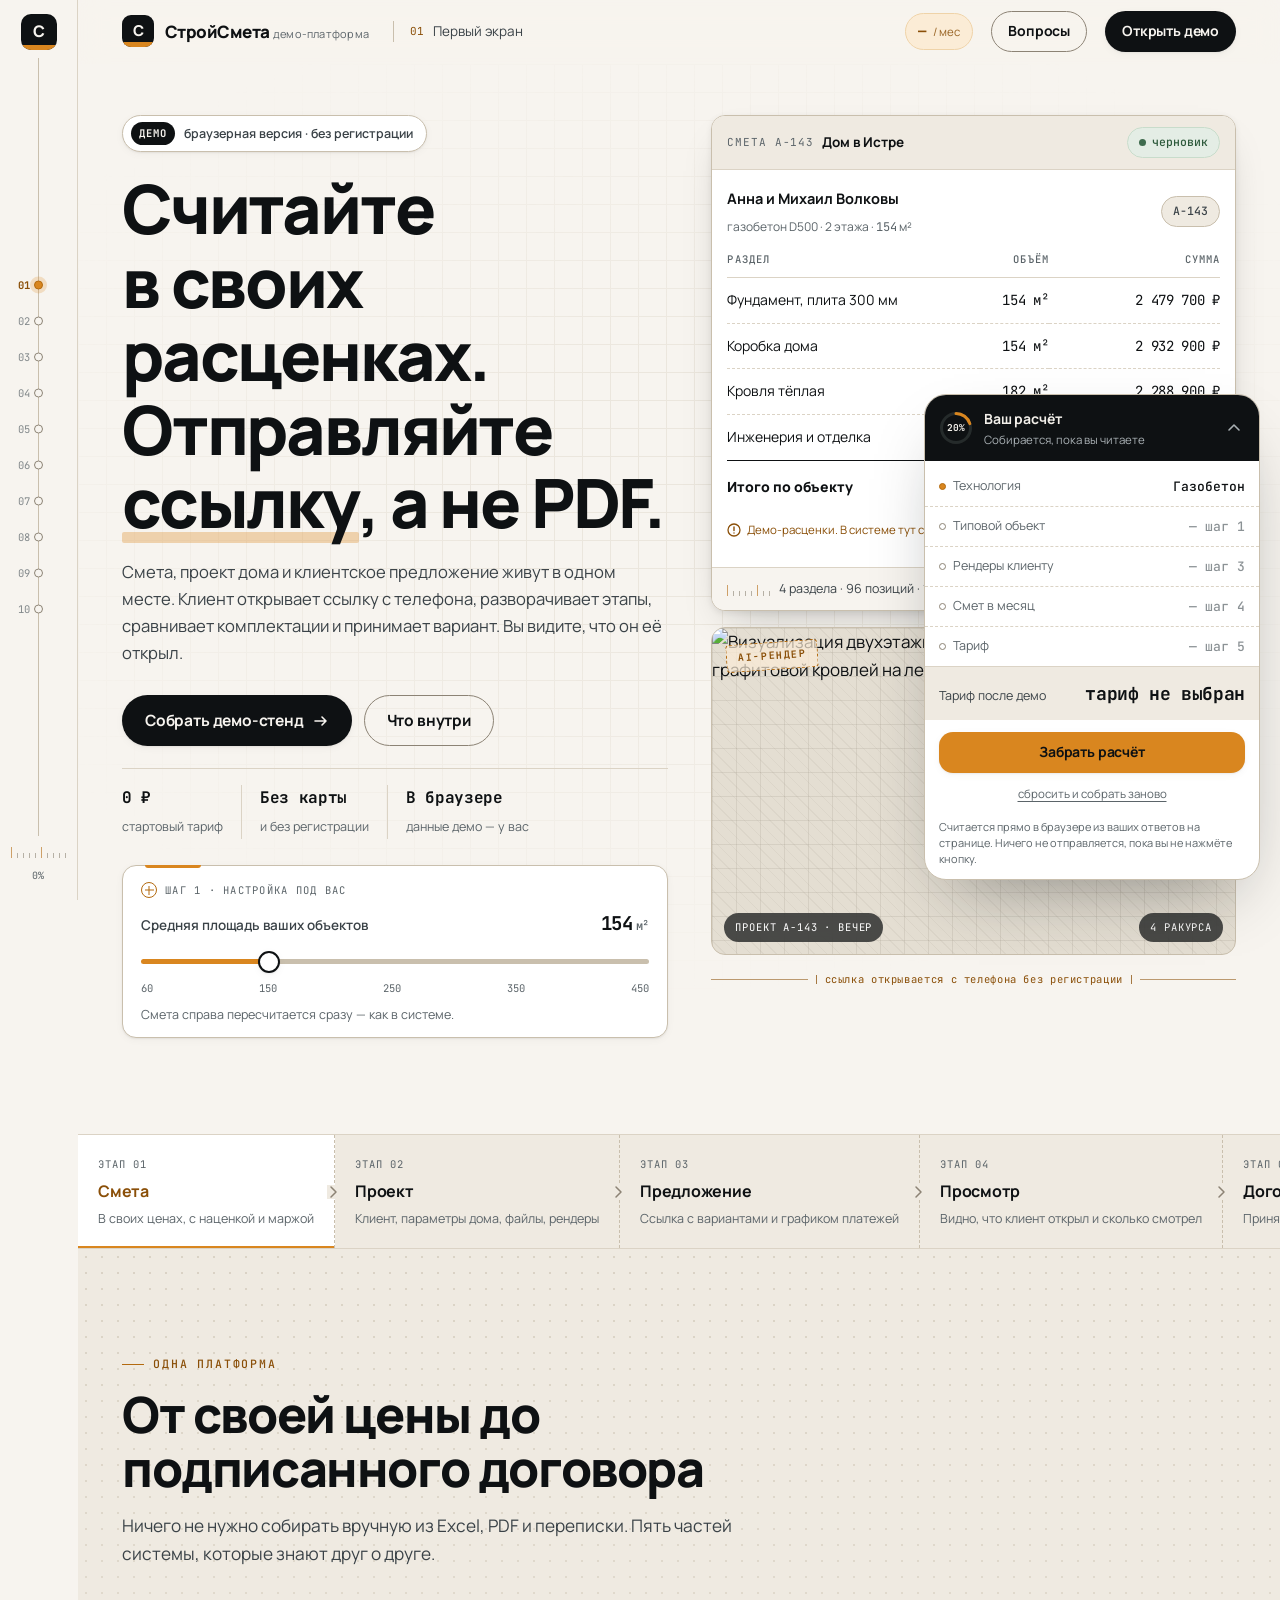
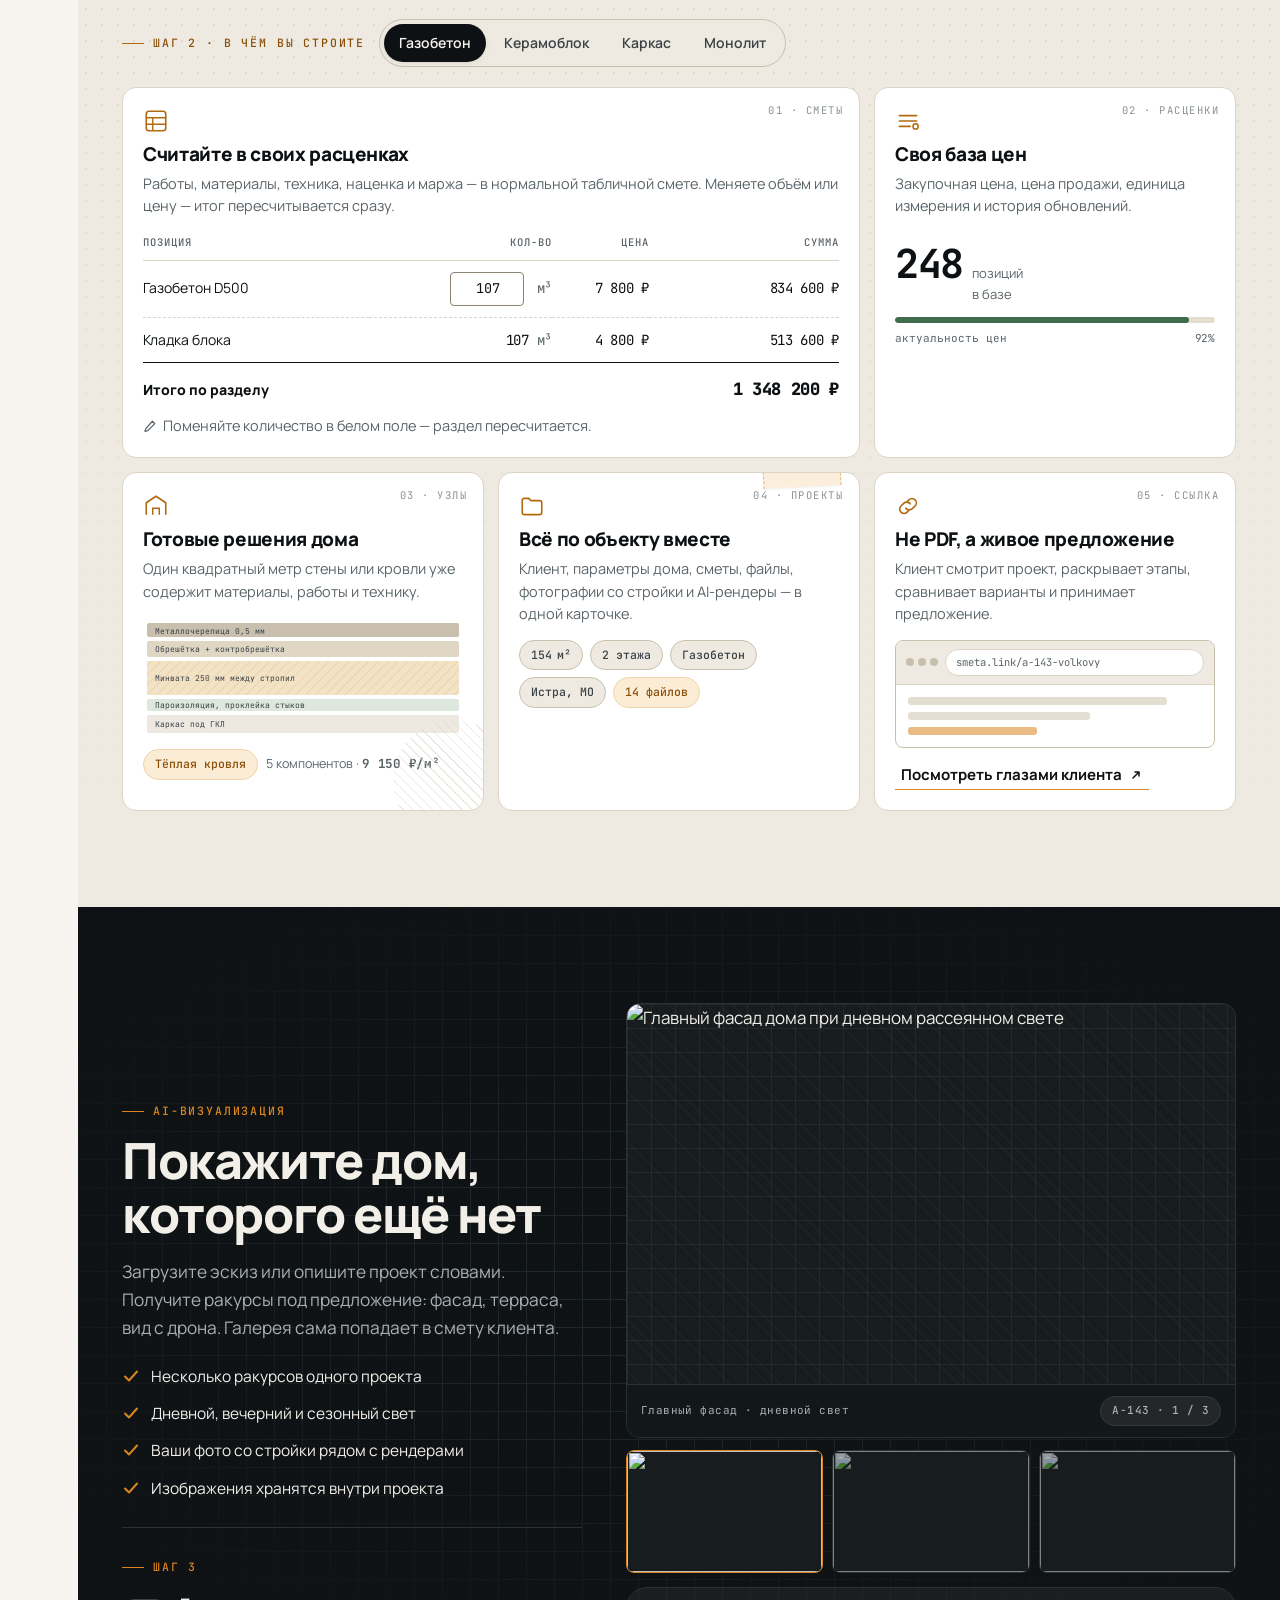
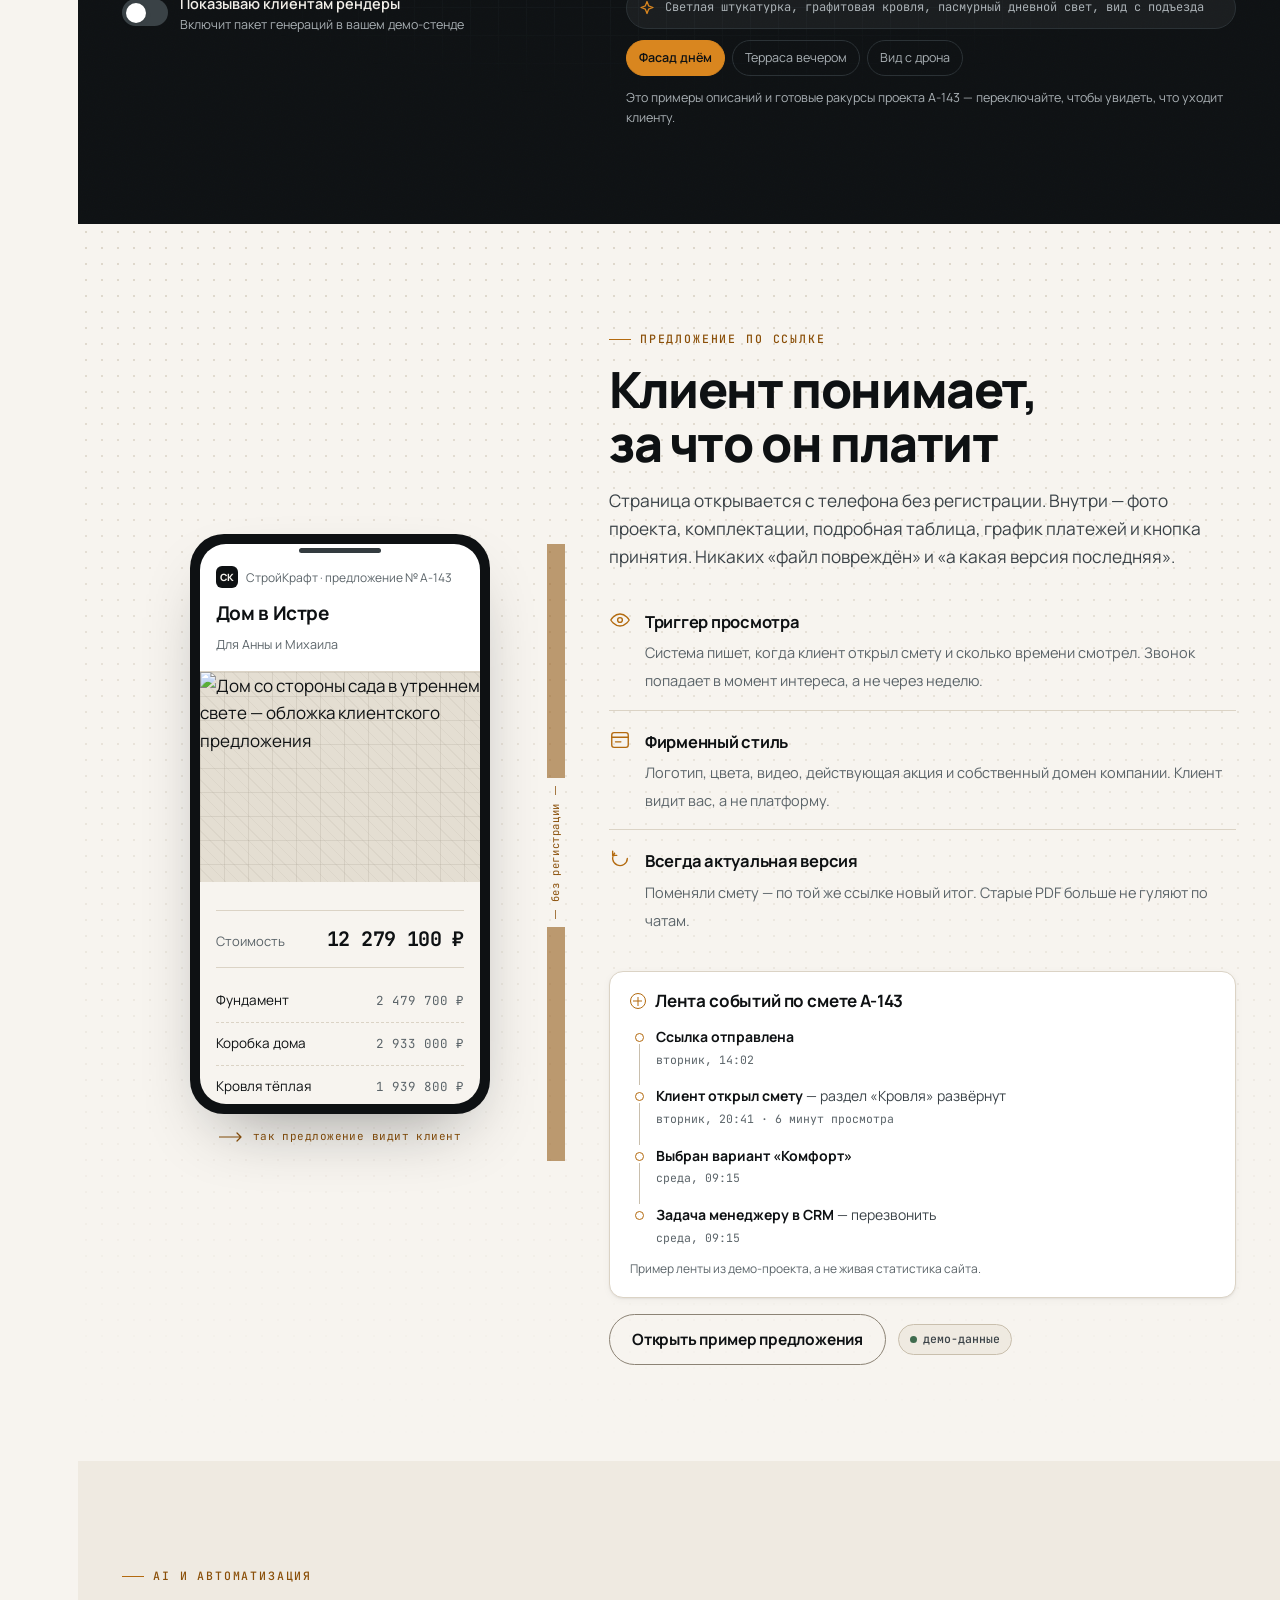
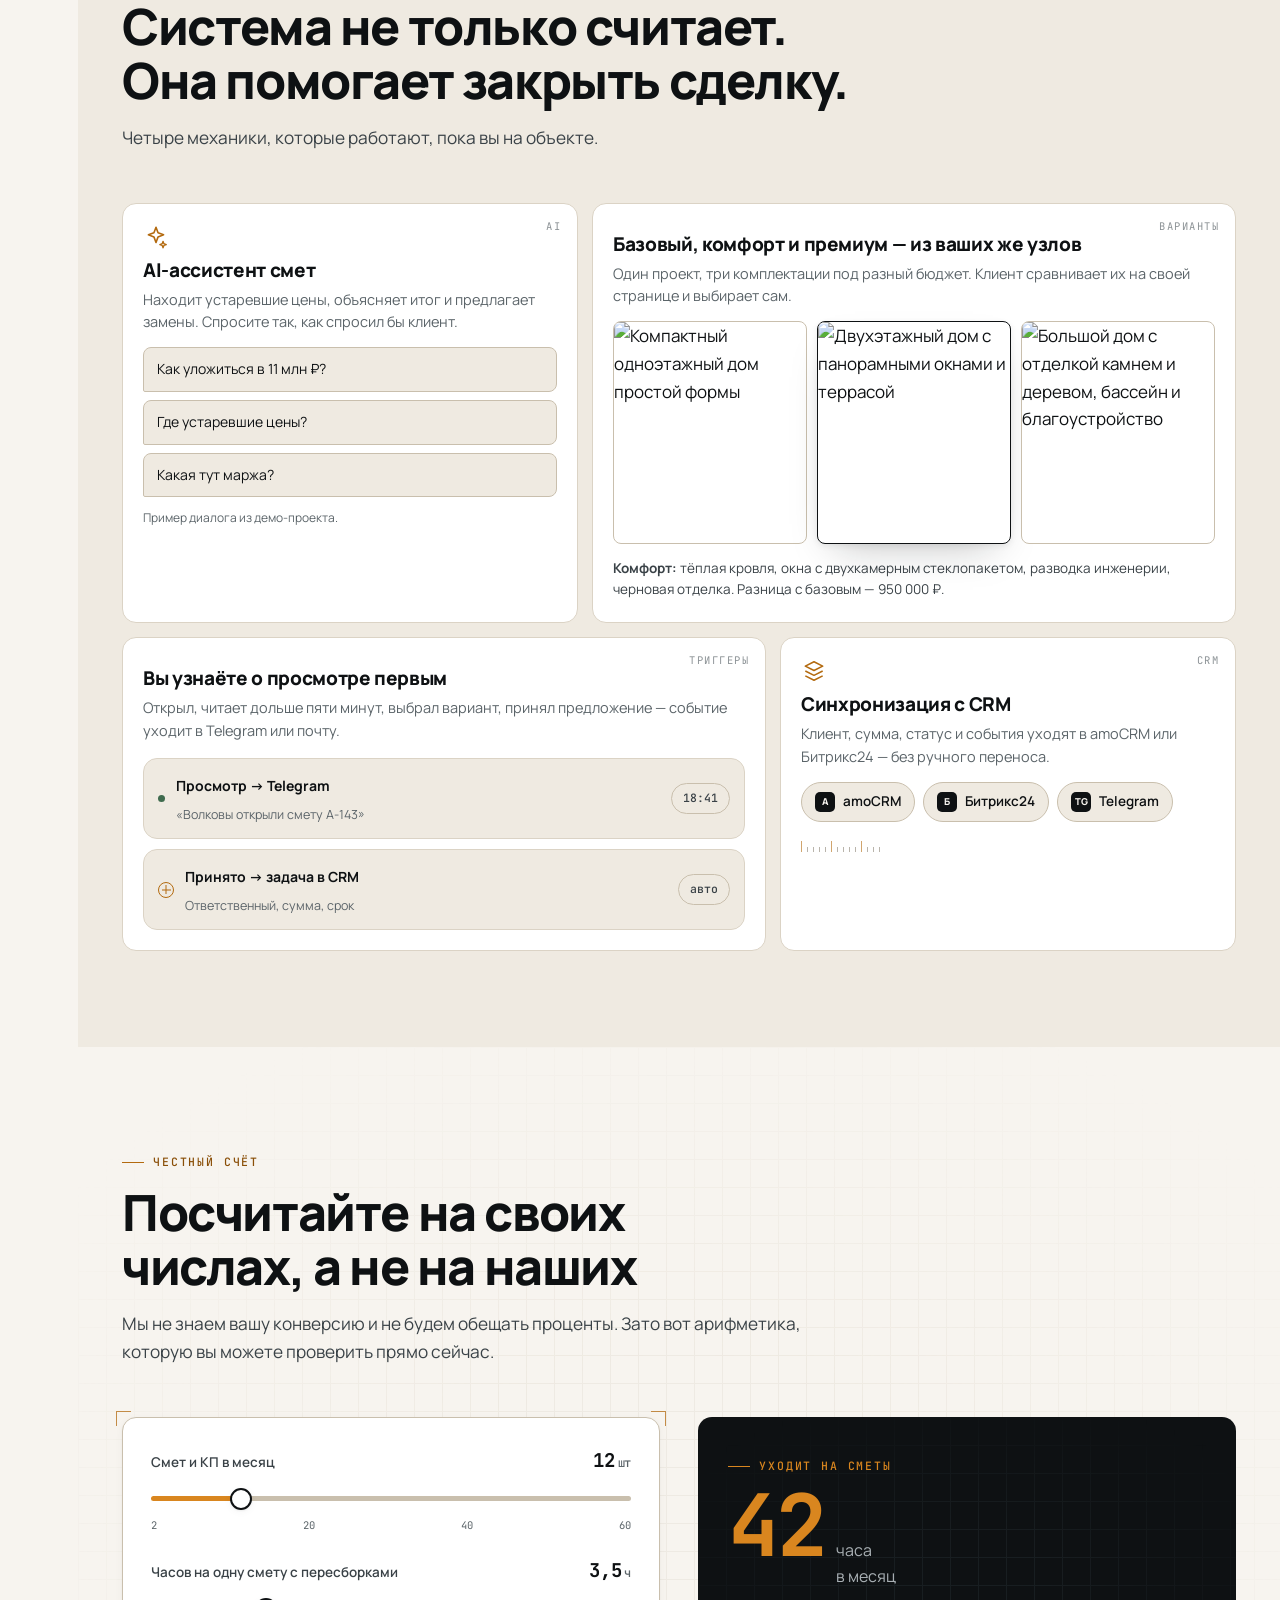
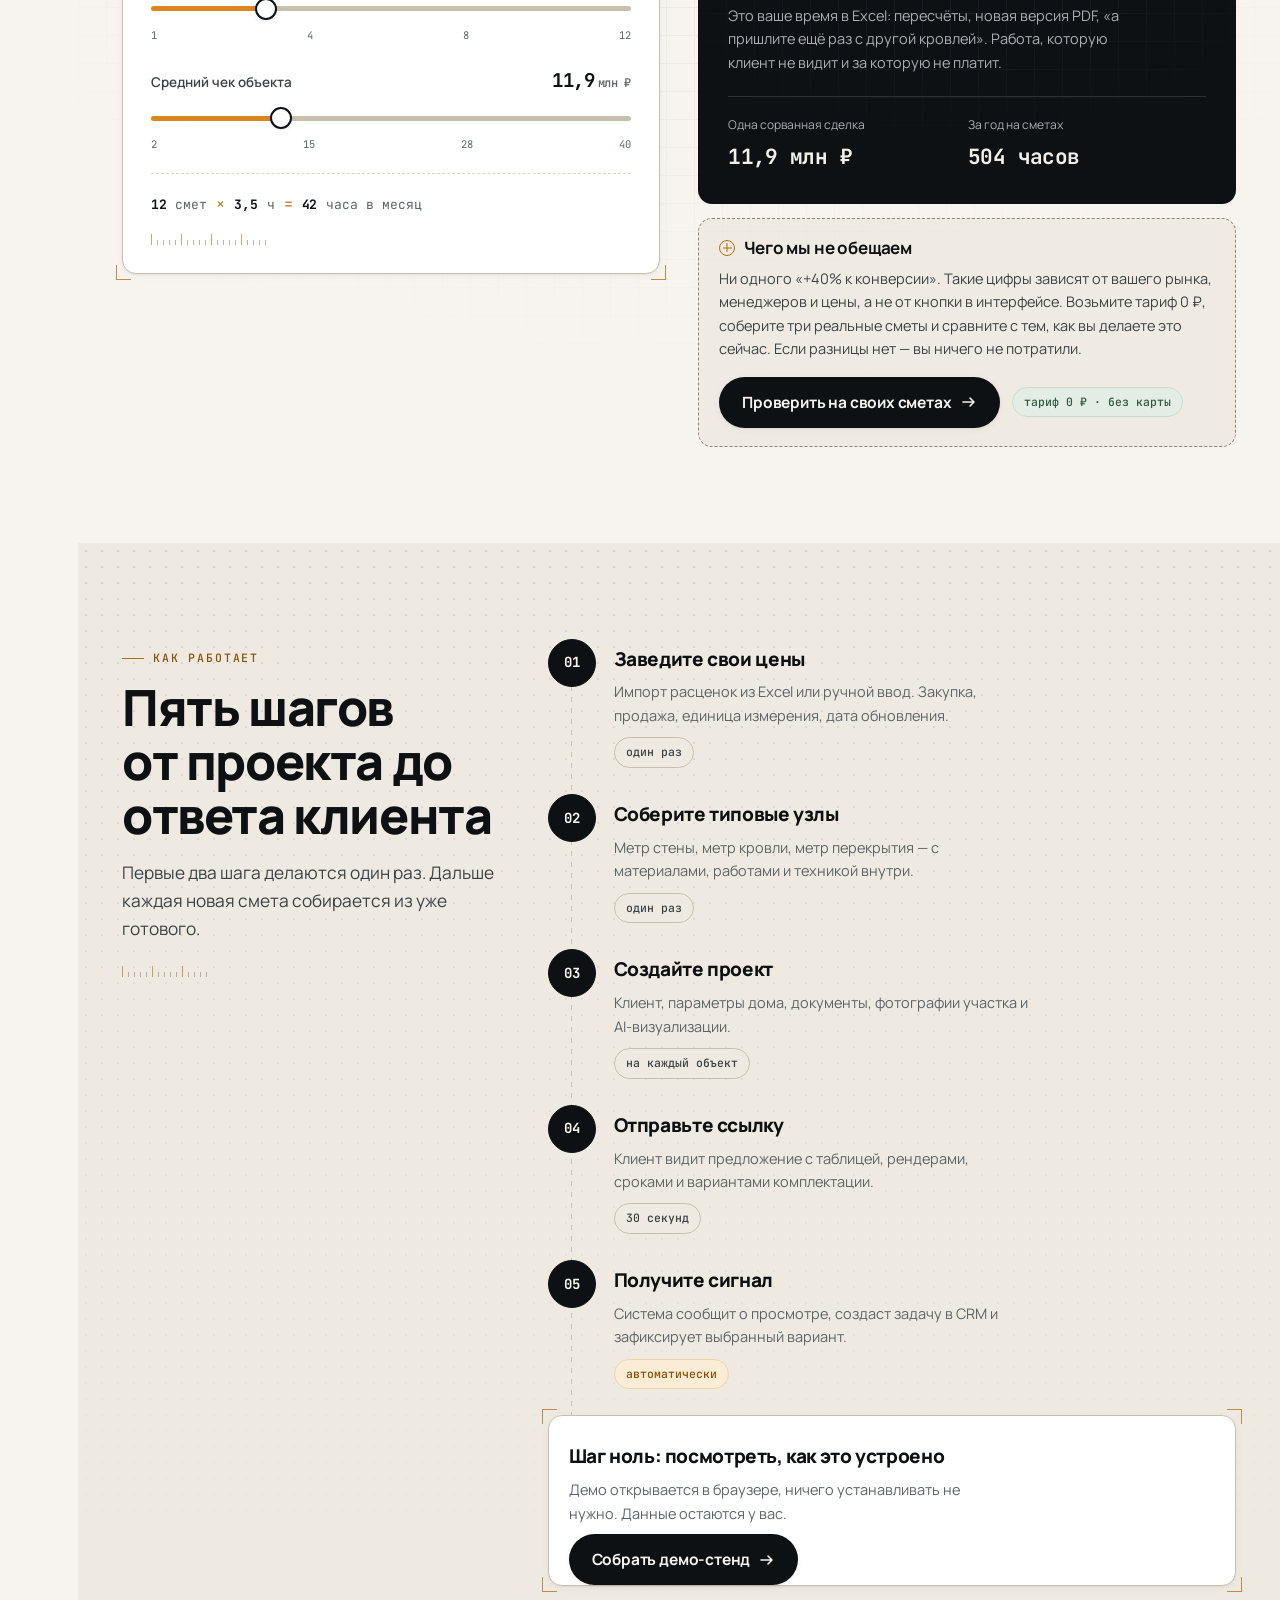
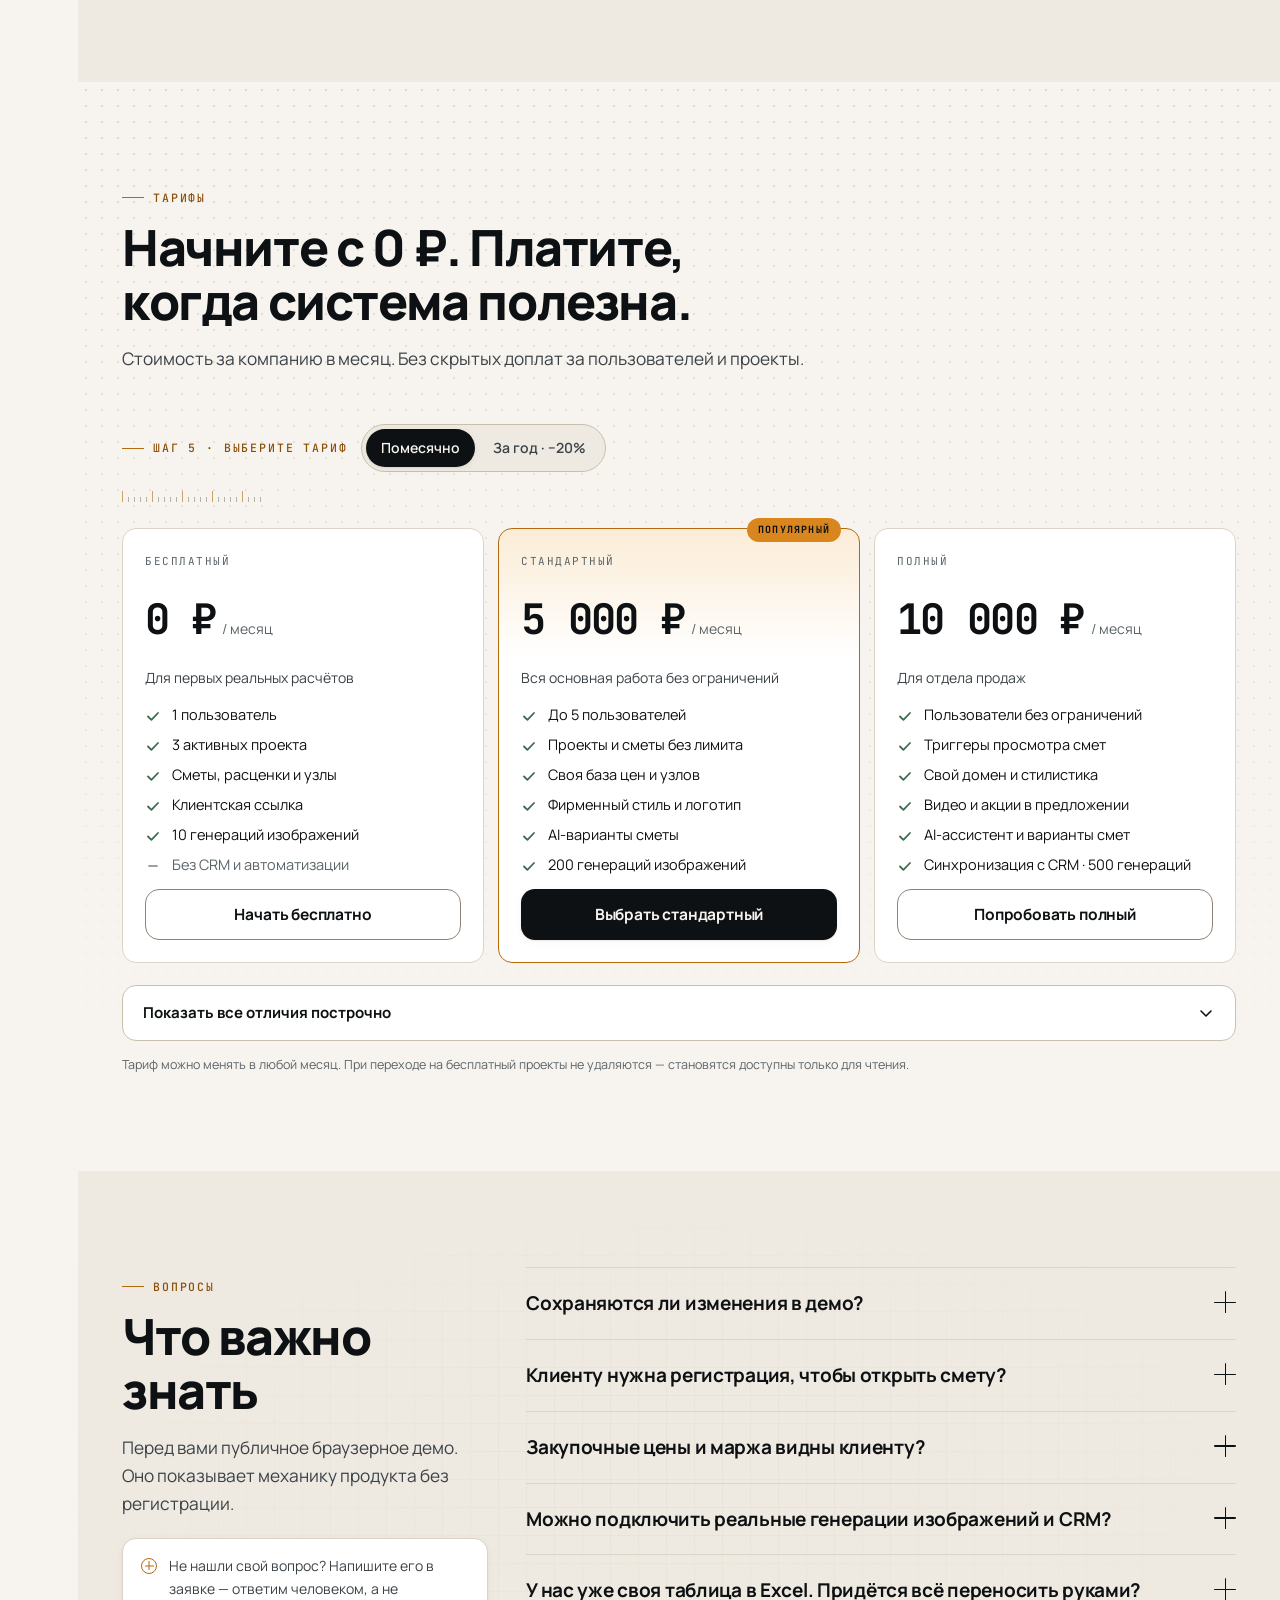
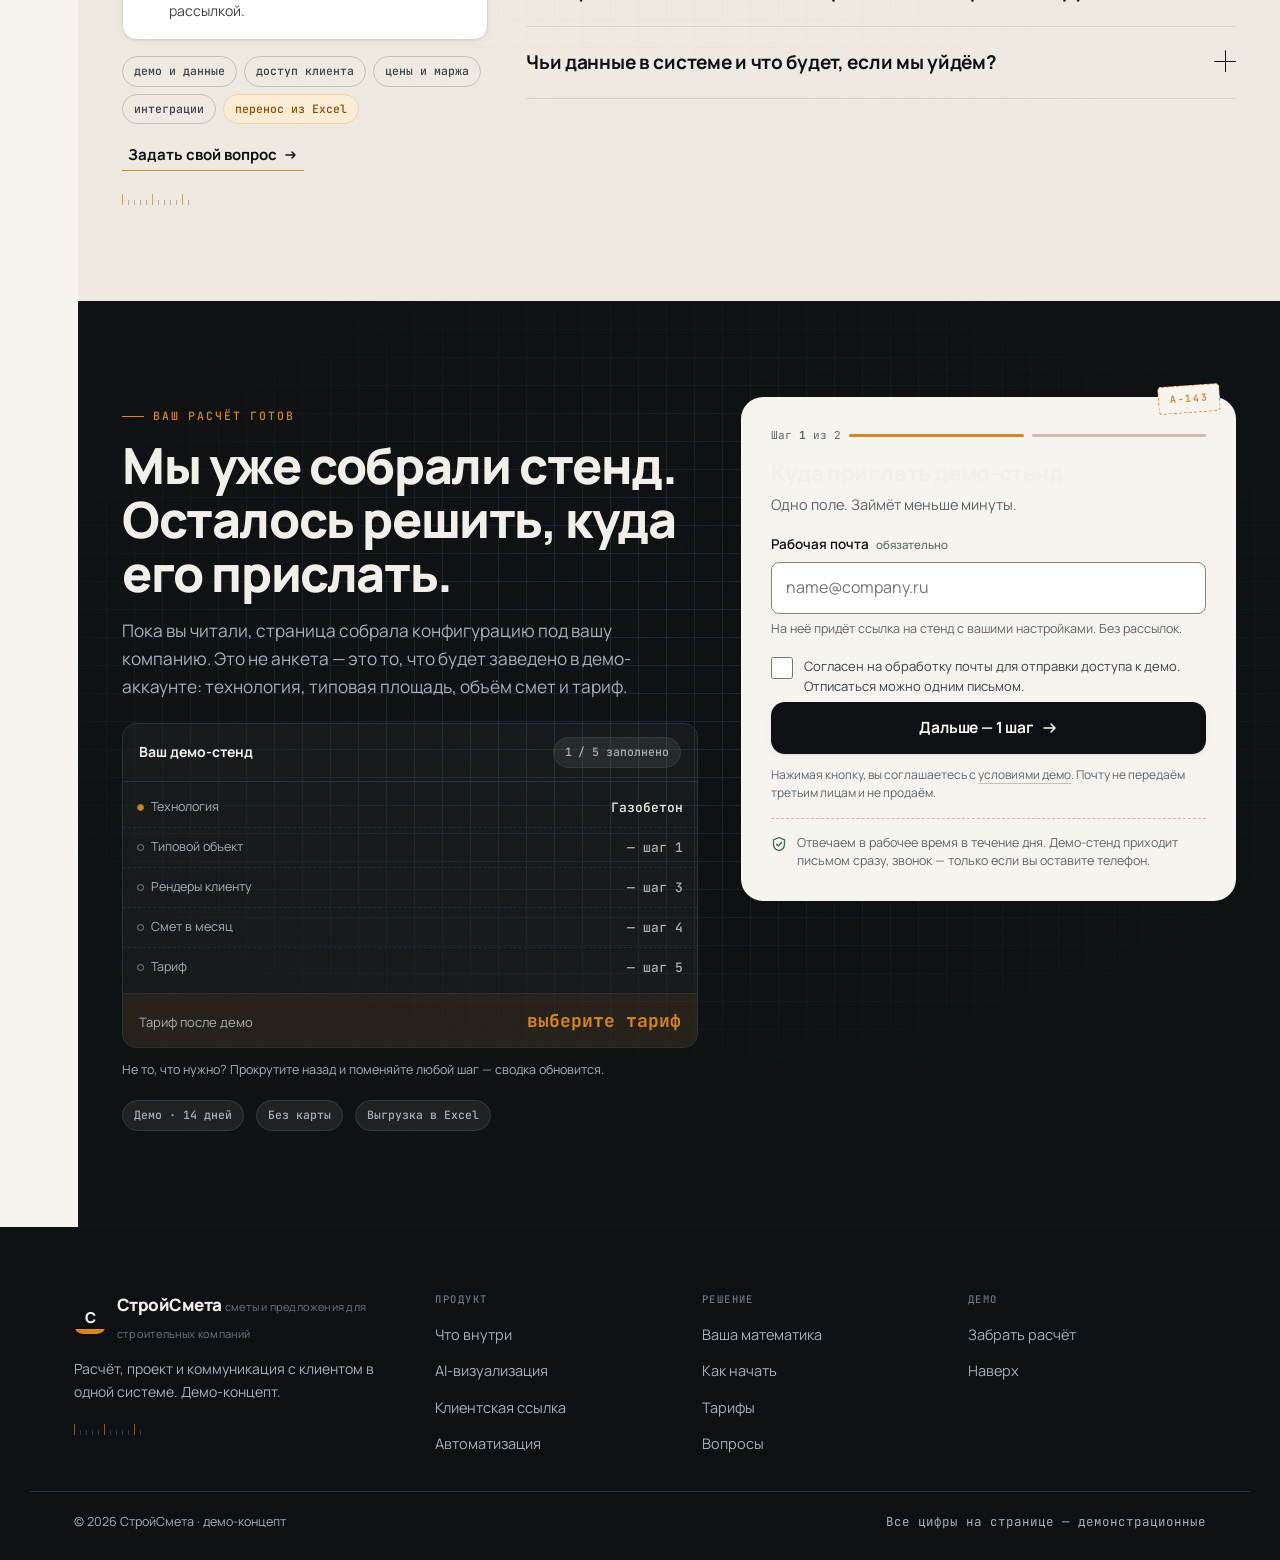
==== docs/landing/stroysmeta/index.html @ 06ae3986 "feat(landing): каркас лендинга СтройСмета — разметка и дизайн-система Демо-лендинг платформы смет и " ====
<!doctype html>
<html lang="ru">
<head>
<meta charset="utf-8">
<meta name="viewport" content="width=device-width,initial-scale=1,viewport-fit=cover">
<title>СтройСмета — сметы, проекты и клиентские предложения для строительных компаний</title>
<meta name="description" content="Считайте в своих расценках, собирайте дом из готовых узлов и отправляйте клиенту ссылку вместо PDF. Демо-платформа для строительных компаний: сметы, проекты, AI-рендеры, триггеры просмотра, CRM.">
<meta name="theme-color" content="#F7F4EF">
<meta property="og:title" content="СтройСмета — считайте в своих расценках, отправляйте ссылку, а не PDF">
<meta property="og:description" content="Смета, проект и клиентское предложение в одной системе. Демо без регистрации.">
<meta property="og:image" content="assets/img/og.webp">
<meta property="og:type" content="website">
<link rel="preconnect" href="https://fonts.googleapis.com">
<link rel="preconnect" href="https://fonts.gstatic.com" crossorigin>
<link href="https://fonts.googleapis.com/css2?family=Manrope:wght@400;500;600;700;800&family=JetBrains+Mono:wght@400;500;700&display=swap" rel="stylesheet">
<link rel="stylesheet" href="assets/css/style.css">
</head>
<body>
<a class="skip" href="#main">К содержанию</a>

<!-- ===== Вертикальная навигация ===== -->
<nav class="rail" aria-label="Разделы страницы">
  <a class="rail__logo" href="#top" aria-label="СтройСмета — наверх">С</a>
  <div class="rail__nav" id="railNav">
    <span class="rail__track" aria-hidden="true"></span>
    <span class="rail__fill" id="railFill" aria-hidden="true"></span>
  </div>
  <div class="rail__foot">
    <span class="deco-ruler" aria-hidden="true"><i></i><i></i><i></i><i></i><i></i><i></i><i></i><i></i><i></i><i></i></span>
    <span class="rail__pct" id="railPct">0%</span>
  </div>
</nav>

<!-- ===== Липкое меню ===== -->
<header class="topbar" id="topbar">
  <span class="progressbar" aria-hidden="true"><i id="progFill"></i></span>
  <div class="topbar__in">
    <a class="brand" href="#top">
      <span class="brand__mark" aria-hidden="true">С</span>
      <span>
        <span class="brand__name">СтройСмета</span>
        <span class="brand__sub">демо-платформа</span>
      </span>
    </a>
    <div class="topbar__crumb" id="crumb" aria-hidden="true">
      <span class="num" id="crumbNo">01</span><span id="crumbTxt">Первый экран</span>
    </div>
    <span class="topbar__spacer"></span>
    <button class="topbar__total" id="miniTotal" type="button" aria-label="Открыть ваш расчёт">
      <b id="miniTotalVal">0 ₽</b><i>/ мес</i>
    </button>
    <button class="btn btn--sm btn--ghost" type="button" data-scroll="#faq">Вопросы</button>
    <button class="btn btn--sm btn--primary" type="button" data-scroll="#zayavka">Открыть демо</button>
  </div>
</header>

<nav class="chipnav" id="chipnav" aria-label="Разделы (мобильная)"></nav>

<main id="main">
<span id="top"></span>

<!-- ===== 01. Первый экран ===== -->
<section class="section hero" id="hero" data-nav="Первый экран">
  <span class="deco-grid" aria-hidden="true"></span>
  <div class="wrap hero__in">
    <div>
      <span class="hero__badge"><b>Демо</b> браузерная версия · без регистрации</span>
      <h1>Считайте в своих расценках.<br>Отправляйте <em>ссылку</em>, а не PDF.</h1>
      <p class="hero__lead">Смета, проект дома и клиентское предложение живут в одном месте. Клиент открывает ссылку с телефона, разворачивает этапы, сравнивает комплектации и принимает вариант. Вы видите, что он её открыл.</p>

      <div class="hero__cta">
        <button class="btn btn--primary" type="button" data-scroll="#zayavka">
          Собрать демо-стенд
          <svg class="btn__arrow" width="16" height="16" viewBox="0 0 16 16" fill="none" aria-hidden="true"><path d="M2 8h11M9 4l4 4-4 4" stroke="currentColor" stroke-width="1.6" stroke-linecap="round" stroke-linejoin="round"/></svg>
        </button>
        <button class="btn btn--ghost" type="button" data-scroll="#vnutri">Что внутри</button>
      </div>

      <div class="hero__micro">
        <div><b>0 ₽</b><span>стартовый тариф</span></div>
        <div><b>Без карты</b><span>и без регистрации</span></div>
        <div><b>В браузере</b><span>данные демо — у вас</span></div>
      </div>

      <!-- интерактив №1: питает «Ваш расчёт» -->
      <div class="hero__tuner">
        <div class="hero__tuner-h">
          <span class="deco-node" aria-hidden="true"></span>
          <span>Шаг 1 · настройка под вас</span>
        </div>
        <div class="slider">
          <div class="slider__top">
            <label class="slider__lbl" for="areaRange">Средняя площадь ваших объектов</label>
            <span class="slider__val"><span id="areaVal" class="num">154</span><small>м²</small></span>
          </div>
          <input id="areaRange" type="range" min="60" max="450" step="2" value="154"
                 aria-describedby="areaHint" data-dock="area">
          <div class="slider__scale" aria-hidden="true"><span>60</span><span>150</span><span>250</span><span>350</span><span>450</span></div>
          <p id="areaHint" class="field__hint" style="margin:0">Смета справа пересчитается сразу — как в системе.</p>
        </div>
      </div>
    </div>

    <!-- правая колонка -->
    <div class="hero__stack">
      <div class="est">
        <span class="deco-corners" aria-hidden="true"><i></i><i></i><i></i><i></i></span>
        <div class="est__bar">
          <span class="num">СМЕТА A-143</span>
          <b>Дом в Истре</b>
          <span style="flex:1"></span>
          <span class="chip chip--moss"><span class="dot-live"></span>черновик</span>
        </div>
        <div class="est__body">
          <div class="est__client">
            <div><b style="font-size:14.5px">Анна и Михаил Волковы</b><br><small>газобетон D500 · 2 этажа · <span class="num" id="estArea">154</span> м²</small></div>
            <span class="chip">A-143</span>
          </div>
          <div class="tbl-scroll">
          <table class="tbl">
            <thead><tr><th>Раздел</th><th class="r">Объём</th><th class="r">Сумма</th></tr></thead>
            <tbody>
              <tr><td>Фундамент, плита 300 мм</td><td class="r num" data-vol="1">154 м²</td><td class="r num" data-sum="16102">2 479 700 ₽</td></tr>
              <tr><td>Коробка дома</td><td class="r num" data-vol="1">154 м²</td><td class="r num" data-sum="19045">2 933 000 ₽</td></tr>
              <tr><td>Кровля тёплая</td><td class="r num" data-vol="1.18">182 м²</td><td class="r num" data-sum="12596">1 939 800 ₽</td></tr>
              <tr><td>Инженерия и отделка</td><td class="r num" data-vol="1">154 м²</td><td class="r num" data-sum="29724">4 577 500 ₽</td></tr>
              <tr class="tbl__total"><td>Итого по объекту</td><td class="r"></td><td class="r num" id="estTotal">11 930 000 ₽</td></tr>
            </tbody>
          </table>
          </div>
          <p class="est__hint">
            <svg width="14" height="14" viewBox="0 0 14 14" fill="none" aria-hidden="true"><circle cx="7" cy="7" r="6" stroke="currentColor" stroke-width="1.3"/><path d="M7 4v3.6M7 10h.01" stroke="currentColor" stroke-width="1.4" stroke-linecap="round"/></svg>
            Демо-расценки. В системе тут стоят ваши закупочные и продажные цены.
          </p>
        </div>
        <div class="est__foot">
          <span class="deco-ruler" aria-hidden="true"><i></i><i></i><i></i><i></i><i></i><i></i><i></i><i></i></span>
          <span>4 раздела · 96 позиций · 12 узлов</span>
        </div>
      </div>

      <figure class="shot" style="aspect-ratio:16/10;margin:0">
        <span class="deco-stamp" style="left:14px;top:14px">AI-рендер</span>
        <img src="assets/img/hero.webp" alt="Визуализация двухэтажного дома со светлой штукатуркой и графитовой кровлей на лесном участке в вечернем свете" width="1600" height="1000" loading="eager" fetchpriority="high" decoding="async">
        <figcaption class="shot__cap">
          <span class="shot__tag">Проект A-143 · вечер</span>
          <span class="shot__tag">4 ракурса</span>
        </figcaption>
      </figure>
      <span class="deco-dim" aria-hidden="true"><i></i><span>ссылка открывается с телефона без регистрации</span><i></i></span>
    </div>
  </div>
</section>

<!-- ===== Конвейер ===== -->
<section class="pipe" aria-label="Путь работы с клиентом">
  <div class="wrap" style="padding-left:0;padding-right:0">
    <div class="pipe__in" id="pipe">
      <button class="pipe__step" type="button" aria-current="true" data-pipe="Расценки, узлы, объёмы. Итог пересчитывается на каждое изменение.">
        <span class="num">ЭТАП 01</span><b>Смета</b><span id="pipeTxt1">В своих ценах, с наценкой и маржой</span>
        <i aria-hidden="true"><svg width="14" height="14" viewBox="0 0 14 14" fill="none"><path d="M4 2l5 5-5 5" stroke="currentColor" stroke-width="1.5" stroke-linecap="round" stroke-linejoin="round"/></svg></i>
      </button>
      <button class="pipe__step" type="button"><span class="num">ЭТАП 02</span><b>Проект</b><span>Клиент, параметры дома, файлы, рендеры</span>
        <i aria-hidden="true"><svg width="14" height="14" viewBox="0 0 14 14" fill="none"><path d="M4 2l5 5-5 5" stroke="currentColor" stroke-width="1.5" stroke-linecap="round" stroke-linejoin="round"/></svg></i></button>
      <button class="pipe__step" type="button"><span class="num">ЭТАП 03</span><b>Предложение</b><span>Ссылка с вариантами и графиком платежей</span>
        <i aria-hidden="true"><svg width="14" height="14" viewBox="0 0 14 14" fill="none"><path d="M4 2l5 5-5 5" stroke="currentColor" stroke-width="1.5" stroke-linecap="round" stroke-linejoin="round"/></svg></i></button>
      <button class="pipe__step" type="button"><span class="num">ЭТАП 04</span><b>Просмотр</b><span>Видно, что клиент открыл и сколько смотрел</span>
        <i aria-hidden="true"><svg width="14" height="14" viewBox="0 0 14 14" fill="none"><path d="M4 2l5 5-5 5" stroke="currentColor" stroke-width="1.5" stroke-linecap="round" stroke-linejoin="round"/></svg></i></button>
      <button class="pipe__step" type="button"><span class="num">ЭТАП 05</span><b>Договор</b><span>Принятый вариант уходит в CRM</span>
        <i aria-hidden="true"></i></button>
    </div>
  </div>
</section>

<!-- ===== 02. Что внутри ===== -->
<section class="section section--muted" id="vnutri" data-nav="Что внутри">
  <span class="deco-dots" aria-hidden="true"></span>
  <div class="wrap" style="position:relative;z-index:1">
    <div class="section-head">
      <span class="eyebrow">Одна платформа</span>
      <h2>От своей цены до подписанного договора</h2>
      <p class="lead">Ничего не нужно собирать вручную из Excel, PDF и переписки. Пять частей системы, которые знают друг о друге.</p>
    </div>

    <!-- интерактив №2 -->
    <div style="display:flex;flex-wrap:wrap;align-items:center;gap:14px;margin-bottom:20px">
      <span class="eyebrow" style="margin:0">Шаг 2 · в чём вы строите</span>
      <div class="seg" role="tablist" aria-label="Технология строительства" id="techSeg">
        <button role="tab" aria-selected="true" data-tech="gazobeton">Газобетон</button>
        <button role="tab" aria-selected="false" data-tech="keramoblok">Керамоблок</button>
        <button role="tab" aria-selected="false" data-tech="karkas">Каркас</button>
        <button role="tab" aria-selected="false" data-tech="monolit">Монолит</button>
      </div>
    </div>

    <div class="bento">
      <!-- 01 сметы -->
      <article class="tile b1 rv">
        <span class="tile__no">01 · СМЕТЫ</span>
        <svg class="tile__ico" viewBox="0 0 24 24" fill="none" aria-hidden="true"><rect x="3" y="3" width="18" height="18" rx="2.5" stroke="currentColor" stroke-width="1.5"/><path d="M3 9h18M9 9v12M3 15h18" stroke="currentColor" stroke-width="1.3"/></svg>
        <h3>Считайте в своих расценках</h3>
        <p>Работы, материалы, техника, наценка и маржа — в нормальной табличной смете. Меняете объём или цену — итог пересчитывается сразу.</p>
        <div class="tbl-scroll" style="margin-top:16px">
        <table class="tbl">
          <thead><tr><th>Позиция</th><th class="r">Кол-во</th><th class="r">Цена</th><th class="r">Сумма</th></tr></thead>
          <tbody>
            <tr>
              <td id="matName">Газобетон D500</td>
              <td class="r">
                <label class="sr" for="matQty">Количество материала</label>
                <input class="est__qty" id="matQty" type="number" min="1" max="600" step="1" value="107" inputmode="numeric">
                <span class="num" id="matUnit" style="margin-left:5px;color:var(--tx-3)">м³</span>
              </td>
              <td class="r num" id="matPrice">7 800 ₽</td>
              <td class="r num" id="matSum">834 600 ₽</td>
            </tr>
            <tr>
              <td id="workName">Кладка блока</td>
              <td class="r num"><span id="workQty">107</span> <span class="num" id="workUnit" style="color:var(--tx-3)">м³</span></td>
              <td class="r num" id="workPrice">4 800 ₽</td>
              <td class="r num" id="workSum">513 600 ₽</td>
            </tr>
            <tr class="tbl__total"><td>Итого по разделу</td><td class="r"></td><td class="r"></td><td class="r num" id="secTotal">1 348 200 ₽</td></tr>
          </tbody>
        </table>
        </div>
        <p class="est__hint" id="editHint">
          <svg width="14" height="14" viewBox="0 0 14 14" fill="none" aria-hidden="true"><path d="M9.4 2.2l2.4 2.4-7 7L2 12.4l.8-2.8 6.6-7.4z" stroke="currentColor" stroke-width="1.3" stroke-linejoin="round"/></svg>
          Поменяйте количество в белом поле — раздел пересчитается.
        </p>
      </article>

      <!-- 02 расценки -->
      <article class="tile b2 tile--tall rv rv-d1">
        <span class="tile__no">02 · РАСЦЕНКИ</span>
        <svg class="tile__ico" viewBox="0 0 24 24" fill="none" aria-hidden="true"><path d="M4 7h16M4 12h16M4 17h10" stroke="currentColor" stroke-width="1.5" stroke-linecap="round"/><circle cx="19" cy="17" r="2.4" stroke="currentColor" stroke-width="1.4"/></svg>
        <h3>Своя база цен</h3>
        <p>Закупочная цена, цена продажи, единица измерения и история обновлений.</p>
        <div class="tile__grow" style="display:block">
          <div class="counter"><b class="num" data-count="248">0</b><span>позиций<br>в базе</span></div>
          <div class="meter" data-meter="92"><i></i></div>
          <div class="meter-lbl"><span>актуальность цен</span><span class="num">92%</span></div>
        </div>
      </article>

      <!-- 03 узлы -->
      <article class="tile b3 rv rv-d2">
        <span class="tile__no">03 · УЗЛЫ</span>
        <span class="deco-hatch" aria-hidden="true" style="position:absolute;right:-30px;bottom:-30px;width:120px;height:120px;opacity:.5;border-radius:50%"></span>
        <svg class="tile__ico" viewBox="0 0 24 24" fill="none" aria-hidden="true"><path d="M3 20V9l9-6 9 6v11" stroke="currentColor" stroke-width="1.5" stroke-linejoin="round"/><path d="M9 20v-6h6v6" stroke="currentColor" stroke-width="1.4"/></svg>
        <h3>Готовые решения дома</h3>
        <p>Один квадратный метр стены или кровли уже содержит материалы, работы и технику.</p>
        <svg class="wall" viewBox="0 0 320 118" role="img" aria-label="Схема пирога тёплой кровли: пять слоёв от внутренней отделки до кровельного покрытия" style="margin-top:16px">
          <g class="lyr"><rect x="4" y="4" width="312" height="14" rx="2" fill="#C8BFAE"/><text x="12" y="14.5" font-size="8" font-family="JetBrains Mono, monospace" fill="#3A4247">Металлочерепица 0,5 мм</text></g>
          <g class="lyr"><rect x="4" y="22" width="312" height="16" rx="2" fill="#E0D6C4"/><text x="12" y="33" font-size="8" font-family="JetBrains Mono, monospace" fill="#3A4247">Обрешётка + контробрешётка</text></g>
          <g class="lyr"><rect x="4" y="42" width="312" height="34" rx="2" fill="#F3E3C6"/><path d="M4 42h312v34H4z" fill="url(#hatchA)"/><text x="12" y="62" font-size="8" font-family="JetBrains Mono, monospace" fill="#3A4247">Минвата 250 мм между стропил</text></g>
          <g class="lyr"><rect x="4" y="80" width="312" height="12" rx="2" fill="#DDE7DE"/><text x="12" y="88.5" font-size="8" font-family="JetBrains Mono, monospace" fill="#3A4247">Пароизоляция, проклейка стыков</text></g>
          <g class="lyr"><rect x="4" y="96" width="312" height="18" rx="2" fill="#EDE8E0"/><text x="12" y="108" font-size="8" font-family="JetBrains Mono, monospace" fill="#3A4247">Каркас под ГКЛ</text></g>
          <defs><pattern id="hatchA" width="7" height="7" patternTransform="rotate(45)" patternUnits="userSpaceOnUse"><line x1="0" y1="0" x2="0" y2="7" stroke="#D9861F" stroke-width="1" opacity=".35"/></pattern></defs>
        </svg>
        <div class="wall-legend">
          <div><span class="chip chip--amber">Тёплая кровля</span><span>5 компонентов · <b class="num">9 150 ₽/м²</b></span></div>
        </div>
      </article>

      <!-- 04 проекты -->
      <article class="tile b4 rv">
        <span class="deco-tape" aria-hidden="true" style="right:18px;top:-8px"></span>
        <span class="tile__no">04 · ПРОЕКТЫ</span>
        <svg class="tile__ico" viewBox="0 0 24 24" fill="none" aria-hidden="true"><path d="M3 7a2 2 0 012-2h4l2 2h8a2 2 0 012 2v9a2 2 0 01-2 2H5a2 2 0 01-2-2V7z" stroke="currentColor" stroke-width="1.5" stroke-linejoin="round"/></svg>
        <h3>Всё по объекту вместе</h3>
        <p>Клиент, параметры дома, сметы, файлы, фотографии со стройки и AI-рендеры — в одной карточке.</p>
        <div class="paramlist">
          <span class="chip"><span class="num" id="chipArea">154</span> м²</span>
          <span class="chip">2 этажа</span>
          <span class="chip" id="chipTech">Газобетон</span>
          <span class="chip">Истра, МО</span>
          <span class="chip chip--amber">14 файлов</span>
        </div>
      </article>

      <!-- 05 клиентская ссылка -->
      <article class="tile b5 rv rv-d1">
        <span class="tile__no">05 · ССЫЛКА</span>
        <svg class="tile__ico" viewBox="0 0 24 24" fill="none" aria-hidden="true"><path d="M10 14a4 4 0 006 .5l2.5-2.5a4 4 0 00-5.7-5.7L11.5 7.5" stroke="currentColor" stroke-width="1.5" stroke-linecap="round"/><path d="M14 10a4 4 0 00-6-.5L5.5 12a4 4 0 005.7 5.7l1.3-1.3" stroke="currentColor" stroke-width="1.5" stroke-linecap="round"/></svg>
        <h3>Не PDF, а живое предложение</h3>
        <p>Клиент смотрит проект, раскрывает этапы, сравнивает варианты и принимает предложение.</p>
        <div class="browser">
          <div class="browser__bar">
            <span class="browser__dots" aria-hidden="true"><i></i><i></i><i></i></span>
            <span class="browser__url">smeta.link/a-143-volkovy</span>
          </div>
          <div class="browser__body" aria-hidden="true">
            <span class="browser__row browser__row--w2"></span>
            <span class="browser__row browser__row--w1"></span>
            <span class="browser__row browser__row--amber browser__row--w3"></span>
          </div>
        </div>
        <button class="linkish" type="button" style="margin-top:14px" data-modal-open>
          Посмотреть глазами клиента
          <svg width="14" height="14" viewBox="0 0 14 14" fill="none" aria-hidden="true"><path d="M4 10l6-6M6 4h4v4" stroke="currentColor" stroke-width="1.5" stroke-linecap="round" stroke-linejoin="round"/></svg>
        </button>
      </article>
    </div>
  </div>
</section>

<!-- ===== 03. AI-визуализация (инверсная) ===== -->
<section class="section section--ink viz" id="viz" data-nav="AI-визуализация">
  <span class="deco-grid deco-grid--inv" aria-hidden="true"></span>
  <span class="deco-noise" aria-hidden="true"></span>
  <div class="wrap viz__in">
    <div>
      <span class="eyebrow eyebrow--inv">AI-визуализация</span>
      <h2 style="margin:14px 0 16px">Покажите дом,<br>которого ещё нет</h2>
      <p class="lead">Загрузите эскиз или опишите проект словами. Получите ракурсы под предложение: фасад, терраса, вид с дрона. Галерея сама попадает в смету клиента.</p>

      <ul class="checks" id="vizChecks">
        <li><svg width="18" height="18" viewBox="0 0 18 18" fill="none" aria-hidden="true"><path class="dpath" d="M3 9.5l4 4 8-9" stroke="currentColor" stroke-width="2" stroke-linecap="round" stroke-linejoin="round"/></svg>Несколько ракурсов одного проекта</li>
        <li><svg width="18" height="18" viewBox="0 0 18 18" fill="none" aria-hidden="true"><path class="dpath" d="M3 9.5l4 4 8-9" stroke="currentColor" stroke-width="2" stroke-linecap="round" stroke-linejoin="round"/></svg>Дневной, вечерний и сезонный свет</li>
        <li><svg width="18" height="18" viewBox="0 0 18 18" fill="none" aria-hidden="true"><path class="dpath" d="M3 9.5l4 4 8-9" stroke="currentColor" stroke-width="2" stroke-linecap="round" stroke-linejoin="round"/></svg>Ваши фото со стройки рядом с рендерами</li>
        <li><svg width="18" height="18" viewBox="0 0 18 18" fill="none" aria-hidden="true"><path class="dpath" d="M3 9.5l4 4 8-9" stroke="currentColor" stroke-width="2" stroke-linecap="round" stroke-linejoin="round"/></svg>Изображения хранятся внутри проекта</li>
      </ul>

      <!-- интерактив №3 -->
      <div style="margin-top:26px;padding-top:20px;border-top:1px solid var(--line-inv)">
        <span class="eyebrow eyebrow--inv" style="margin-bottom:10px">Шаг 3</span>
        <label class="switch switch--inv">
          <input type="checkbox" id="rendersToggle" data-dock="renders">
          <span class="switch__box" aria-hidden="true"></span>
          <span class="switch__txt">Показываю клиентам рендеры<small>Включит пакет генераций в вашем демо-стенде</small></span>
        </label>
      </div>
    </div>

    <div>
      <div class="viz__stage">
        <span class="deco-corners deco-corners--inv" aria-hidden="true"><i></i><i></i><i></i><i></i></span>
        <div class="viz__frame" id="vizFrame">
          <img src="assets/img/facade-day.webp" class="is-on" data-view="day" alt="Главный фасад дома при дневном рассеянном свете" width="1200" height="750" loading="lazy" decoding="async">
          <img src="assets/img/terrace-evening.webp" data-view="evening" alt="Терраса дома в синий час с тёплым светом ламп" width="1200" height="750" loading="lazy" decoding="async">
          <img src="assets/img/drone.webp" data-view="drone" alt="Дом и участок с высоты птичьего полёта" width="1200" height="750" loading="lazy" decoding="async">
        </div>
        <div class="viz__meta">
          <span id="vizCaption">Главный фасад · дневной свет</span>
          <span class="chip chip--inv">A-143 · 1 / 3</span>
        </div>
      </div>

      <div class="viz__thumbs" role="tablist" aria-label="Ракурсы проекта">
        <button class="viz__thumb" role="tab" aria-selected="true" data-view="day"><img src="assets/img/facade-day.webp" alt="" width="300" height="188" loading="lazy"></button>
        <button class="viz__thumb" role="tab" aria-selected="false" data-view="evening"><img src="assets/img/terrace-evening.webp" alt="" width="300" height="188" loading="lazy"></button>
        <button class="viz__thumb" role="tab" aria-selected="false" data-view="drone"><img src="assets/img/drone.webp" alt="" width="300" height="188" loading="lazy"></button>
      </div>

      <div class="prompt">
        <svg class="prompt__ico" width="16" height="16" viewBox="0 0 16 16" fill="none" aria-hidden="true"><path d="M8 1.5l1.6 4.3 4.4 1.7-4.4 1.7L8 13.5l-1.6-4.3L2 7.5l4.4-1.7L8 1.5z" stroke="currentColor" stroke-width="1.3" stroke-linejoin="round"/></svg>
        <span class="prompt__txt" id="promptTxt">Современный дом, светлая штукатурка, графитовая кровля, вечерний свет…</span>
      </div>
      <div class="presets" role="group" aria-label="Примеры описаний">
        <button class="preset" type="button" aria-pressed="true" data-view="day" data-prompt="Светлая штукатурка, графитовая кровля, пасмурный дневной свет, вид с подъезда">Фасад днём</button>
        <button class="preset" type="button" aria-pressed="false" data-view="evening" data-prompt="Терраса с деревянным потолком, тёплые лампы, синий час, низкий ракурс">Терраса вечером</button>
        <button class="preset" type="button" aria-pressed="false" data-view="drone" data-prompt="Дом и участок с высоты, подъезд и газон, свет позднего дня">Вид с дрона</button>
      </div>
      <p style="font-size:12.5px;color:var(--tx-inv-2);margin:12px 0 0">Это примеры описаний и готовые ракурсы проекта A-143 — переключайте, чтобы увидеть, что уходит клиенту.</p>
    </div>
  </div>
</section>

<!-- ===== 04. Клиентское предложение ===== -->
<section class="section" id="klientu" data-nav="Клиенту">
  <span class="deco-dots" aria-hidden="true"></span>
  <div class="wrap client__in" style="position:relative;z-index:1">
    <div style="position:relative">
      <div class="phone">
        <span class="phone__notch" aria-hidden="true"></span>
        <div class="phone__scr">
          <div class="phone__hd">
            <div class="phone__co"><i>СК</i> СтройКрафт · предложение № A-143</div>
            <b style="display:block;font-size:19px;letter-spacing:-.02em;margin-top:10px">Дом в Истре</b>
            <span style="font-size:12.5px;color:var(--tx-3)">Для Анны и Михаила</span>
          </div>
          <div class="phone__img"><img src="assets/img/proposal.webp" alt="Дом со стороны сада в утреннем свете — обложка клиентского предложения" width="600" height="450" loading="lazy" decoding="async"></div>
          <div class="phone__body">
            <div class="phone__price">
              <span style="font-size:13px;color:var(--tx-3)">Стоимость</span>
              <b class="num" id="phonePrice">11 930 000 ₽</b>
            </div>
            <div class="phone__sec"><span>Фундамент</span><span>2 479 700 ₽</span></div>
            <div class="phone__sec"><span>Коробка дома</span><span>2 933 000 ₽</span></div>
            <div class="phone__sec"><span>Кровля тёплая</span><span>1 939 800 ₽</span></div>
            <div class="phone__sec"><span>Инженерия и отделка</span><span>4 577 500 ₽</span></div>
            <div class="phone__price" style="border-bottom:0;margin-bottom:0">
              <span style="font-size:13px;color:var(--tx-3)">Срок</span><b class="num">126 дней</b>
            </div>
            <div style="display:grid;gap:8px;margin-top:14px">
              <span class="btn btn--sm btn--primary btn--full" role="presentation">Принять предложение</span>
              <span class="btn btn--sm btn--ghost btn--full" role="presentation">Посмотреть подробную смету</span>
            </div>
            <p style="font-size:11px;color:var(--tx-3);margin:12px 0 0;text-align:center">Открывается без регистрации · всегда актуальная версия</p>
          </div>
        </div>
      </div>
      <span class="deco-dim deco-dim--v" aria-hidden="true" style="position:absolute;right:-4px;top:10px;bottom:10px;width:12px"><i></i><span>без регистрации</span><i></i></span>
      <span class="deco-callout" aria-hidden="true" style="margin-top:14px;justify-content:center;width:100%">
        <svg width="26" height="12" viewBox="0 0 26 12" fill="none"><path d="M0 6h22M18 2l4 4-4 4" stroke="currentColor" stroke-width="1.2" stroke-linecap="round" stroke-linejoin="round"/></svg>
        так предложение видит клиент
      </span>
    </div>

    <div>
      <span class="eyebrow">Предложение по ссылке</span>
      <h2 style="margin:14px 0 16px">Клиент понимает, за что он платит</h2>
      <p class="lead">Страница открывается с телефона без регистрации. Внутри — фото проекта, комплектации, подробная таблица, график платежей и кнопка принятия. Никаких «файл повреждён» и «а какая версия последняя».</p>

      <ul class="featlist" style="margin-top:22px">
        <li>
          <svg viewBox="0 0 24 24" fill="none" aria-hidden="true"><path d="M2 12s3.6-6.5 10-6.5S22 12 22 12s-3.6 6.5-10 6.5S2 12 2 12z" stroke="currentColor" stroke-width="1.5"/><circle cx="12" cy="12" r="2.6" stroke="currentColor" stroke-width="1.5"/></svg>
          <div><b>Триггер просмотра</b><span>Система пишет, когда клиент открыл смету и сколько времени смотрел. Звонок попадает в момент интереса, а не через неделю.</span></div>
        </li>
        <li>
          <svg viewBox="0 0 24 24" fill="none" aria-hidden="true"><rect x="3" y="4" width="18" height="16" rx="2.5" stroke="currentColor" stroke-width="1.5"/><path d="M3 9h18M7 14h6" stroke="currentColor" stroke-width="1.4" stroke-linecap="round"/></svg>
          <div><b>Фирменный стиль</b><span>Логотип, цвета, видео, действующая акция и собственный домен компании. Клиент видит вас, а не платформу.</span></div>
        </li>
        <li>
          <svg viewBox="0 0 24 24" fill="none" aria-hidden="true"><path d="M20 11.5A8 8 0 116.5 5.4L4 8" stroke="currentColor" stroke-width="1.5" stroke-linecap="round"/><path d="M4 3.5V8h4.5" stroke="currentColor" stroke-width="1.5" stroke-linecap="round" stroke-linejoin="round"/></svg>
          <div><b>Всегда актуальная версия</b><span>Поменяли смету — по той же ссылке новый итог. Старые PDF больше не гуляют по чатам.</span></div>
        </li>
      </ul>

      <div class="card" style="padding:18px 20px;margin-top:22px">
        <h4 style="margin-bottom:12px;display:flex;align-items:center;gap:9px"><span class="deco-node" aria-hidden="true"></span>Лента событий по смете A-143</h4>
        <ul class="tline">
          <li><b>Ссылка отправлена</b><time>вторник, 14:02</time></li>
          <li><b>Клиент открыл смету</b> — раздел «Кровля» развёрнут<time>вторник, 20:41 · 6 минут просмотра</time></li>
          <li><b>Выбран вариант «Комфорт»</b><time>среда, 09:15</time></li>
          <li><b>Задача менеджеру в CRM</b> — перезвонить<time>среда, 09:15</time></li>
        </ul>
        <p style="font-size:12px;color:var(--tx-3);margin:12px 0 0">Пример ленты из демо-проекта, а не живая статистика сайта.</p>
      </div>

      <div class="pathalt">
        <button class="btn btn--ghost" type="button" data-modal-open>Открыть пример предложения</button>
        <span class="chip"><span class="dot-live"></span>демо-данные</span>
      </div>
    </div>
  </div>
</section>

<!-- ===== 05. AI и автоматизация ===== -->
<section class="section section--muted" id="avtomatika" data-nav="Автоматизация">
  <div class="wrap">
    <div class="section-head">
      <span class="eyebrow">AI и автоматизация</span>
      <h2>Система не только считает. Она помогает закрыть сделку.</h2>
      <p class="lead">Четыре механики, которые работают, пока вы на объекте.</p>
    </div>

    <div class="auto">
      <article class="tile a1 rv">
        <span class="tile__no">AI</span>
        <svg class="tile__ico" viewBox="0 0 24 24" fill="none" aria-hidden="true"><path d="M12 3l1.9 5.1L19 10l-5.1 1.9L12 17l-1.9-5.1L5 10l5.1-1.9L12 3z" stroke="currentColor" stroke-width="1.5" stroke-linejoin="round"/><path d="M18.5 16l.8 2.2 2.2.8-2.2.8-.8 2.2-.8-2.2-2.2-.8 2.2-.8.8-2.2z" stroke="currentColor" stroke-width="1.2" stroke-linejoin="round"/></svg>
        <h3>AI-ассистент смет</h3>
        <p>Находит устаревшие цены, объясняет итог и предлагает замены. Спросите так, как спросил бы клиент.</p>
        <div class="qa" id="qaBlock">
          <button class="qa__q" type="button" aria-pressed="false" data-a="Замените 4 узла на аналоги: кровельный пирог, окна, входную группу и лестницу. Экономия <b>946 000 ₽</b>, срок не меняется.">Как уложиться в 11 млн ₽?</button>
          <button class="qa__q" type="button" aria-pressed="false" data-a="В смете 7 позиций с ценой старше 90 дней. Самая критичная — <b>арматура A500C</b>, последнее обновление 11 марта.">Где устаревшие цены?</button>
          <button class="qa__q" type="button" aria-pressed="false" data-a="Маржа по смете <b>18,4%</b>. Ниже средней у вас держат два раздела: кровля и инженерия.">Какая тут маржа?</button>
          <div class="qa__a" id="qaAnswer" role="status" aria-live="polite" hidden></div>
        </div>
        <p style="font-size:12px;color:var(--tx-3);margin:12px 0 0">Пример диалога из демо-проекта.</p>
      </article>

      <article class="tile a2 rv rv-d1">
        <span class="deco-corners" aria-hidden="true"><i></i><i></i><i></i><i></i></span>
        <span class="tile__no">ВАРИАНТЫ</span>
        <h3>Базовый, комфорт и премиум — из ваших же узлов</h3>
        <p>Один проект, три комплектации под разный бюджет. Клиент сравнивает их на своей странице и выбирает сам.</p>
        <div class="variants" role="group" aria-label="Комплектации">
          <button class="variant" type="button" aria-pressed="false" data-variant="base">
            <span class="variant__img"><img src="assets/img/variant-base.webp" alt="Компактный одноэтажный дом простой формы" width="400" height="300" loading="lazy"></span>
            <span class="variant__b"><b>Базовый</b><span>10,98 млн</span></span>
          </button>
          <button class="variant" type="button" aria-pressed="true" data-variant="comfort">
            <span class="variant__img"><img src="assets/img/variant-comfort.webp" alt="Двухэтажный дом с панорамными окнами и террасой" width="400" height="300" loading="lazy"></span>
            <span class="variant__b"><b>Комфорт</b><span>11,93 млн</span></span>
          </button>
          <button class="variant" type="button" aria-pressed="false" data-variant="premium">
            <span class="variant__img"><img src="assets/img/variant-premium.webp" alt="Большой дом с отделкой камнем и деревом, бассейн и благоустройство" width="400" height="300" loading="lazy"></span>
            <span class="variant__b"><b>Премиум</b><span>14,44 млн</span></span>
          </button>
        </div>
        <p id="variantNote" style="font-size:13.5px;color:var(--tx-2);margin:14px 0 0;min-height:44px">
          <b>Комфорт:</b> тёплая кровля, окна с двухкамерным стеклопакетом, разводка инженерии, черновая отделка. Разница с базовым — 950 000 ₽.
        </p>
      </article>

      <article class="tile a3 rv rv-d2">
        <span class="tile__no">ТРИГГЕРЫ</span>
        <h3>Вы узнаёте о просмотре первым</h3>
        <p>Открыл, читает дольше пяти минут, выбрал вариант, принял предложение — событие уходит в Telegram или почту.</p>
        <div style="display:grid;gap:10px;grid-template-columns:1fr;margin-top:16px">
          <div class="card card--flat" style="padding:12px 14px;display:flex;align-items:center;gap:11px;background:var(--paper-2)">
            <span class="dot-live" aria-hidden="true"></span>
            <div style="flex:1"><b style="font-size:14px">Просмотр → Telegram</b><br><span style="font-size:12.5px;color:var(--tx-3)">«Волковы открыли смету A-143»</span></div>
            <span class="chip">18:41</span>
          </div>
          <div class="card card--flat" style="padding:12px 14px;display:flex;align-items:center;gap:11px;background:var(--paper-2)">
            <span class="deco-node" aria-hidden="true"></span>
            <div style="flex:1"><b style="font-size:14px">Принято → задача в CRM</b><br><span style="font-size:12.5px;color:var(--tx-3)">Ответственный, сумма, срок</span></div>
            <span class="chip">авто</span>
          </div>
        </div>
      </article>

      <article class="tile a4 rv">
        <span class="tile__no">CRM</span>
        <svg class="tile__ico" viewBox="0 0 24 24" fill="none" aria-hidden="true"><path d="M4 7.5l8-4 8 4-8 4-8-4z" stroke="currentColor" stroke-width="1.5" stroke-linejoin="round"/><path d="M4 12l8 4 8-4M4 16.5l8 4 8-4" stroke="currentColor" stroke-width="1.4" stroke-linejoin="round"/></svg>
        <h3>Синхронизация с CRM</h3>
        <p>Клиент, сумма, статус и события уходят в amoCRM или Битрикс24 — без ручного переноса.</p>
        <div class="crm">
          <span class="crm__pill"><i>A</i> amoCRM</span>
          <span class="crm__pill"><i>Б</i> Битрикс24</span>
          <span class="crm__pill"><i>TG</i> Telegram</span>
        </div>
        <div class="deco-ruler" aria-hidden="true" style="margin-top:16px"><i></i><i></i><i></i><i></i><i></i><i></i><i></i><i></i><i></i><i></i><i></i><i></i><i></i><i></i></div>
      </article>
    </div>
  </div>
</section>

<!-- ===== 06. Ваша математика ===== -->
<section class="section" id="matematika" data-nav="Ваша математика">
  <span class="deco-grid" aria-hidden="true" style="opacity:.3"></span>
  <div class="wrap" style="position:relative;z-index:1">
    <div class="section-head">
      <span class="eyebrow">Честный счёт</span>
      <h2>Посчитайте на своих числах, а не на наших</h2>
      <p class="lead">Мы не знаем вашу конверсию и не будем обещать проценты. Зато вот арифметика, которую вы можете проверить прямо сейчас.</p>
    </div>

    <div class="math__in">
      <div class="calc">
        <span class="deco-corners" aria-hidden="true"><i></i><i></i><i></i><i></i></span>
        <div class="calc__grid">
          <div class="slider">
            <div class="slider__top">
              <label class="slider__lbl" for="cntRange">Смет и КП в месяц</label>
              <span class="slider__val"><span id="cntVal" class="num">12</span><small>шт</small></span>
            </div>
            <input id="cntRange" type="range" min="2" max="60" step="1" value="12" data-dock="volume">
            <div class="slider__scale" aria-hidden="true"><span>2</span><span>20</span><span>40</span><span>60</span></div>
          </div>

          <div class="slider">
            <div class="slider__top">
              <label class="slider__lbl" for="hrsRange">Часов на одну смету с пересборками</label>
              <span class="slider__val"><span id="hrsVal" class="num">3,5</span><small>ч</small></span>
            </div>
            <input id="hrsRange" type="range" min="1" max="12" step="0.5" value="3.5">
            <div class="slider__scale" aria-hidden="true"><span>1</span><span>4</span><span>8</span><span>12</span></div>
          </div>

          <div class="slider">
            <div class="slider__top">
              <label class="slider__lbl" for="chkRange">Средний чек объекта</label>
              <span class="slider__val"><span id="chkVal" class="num">11,9</span><small>млн ₽</small></span>
            </div>
            <input id="chkRange" type="range" min="2" max="40" step="0.1" value="11.9">
            <div class="slider__scale" aria-hidden="true"><span>2</span><span>15</span><span>28</span><span>40</span></div>
          </div>
        </div>

        <div class="formula" aria-hidden="true">
          <b class="num" id="fCnt">12</b> смет <i>×</i> <b class="num" id="fHrs">3,5</b> ч <i>=</i> <b class="num" id="fTot">42</b> часа в месяц
        </div>
        <div class="deco-ruler" aria-hidden="true" style="margin-top:14px"><i></i><i></i><i></i><i></i><i></i><i></i><i></i><i></i><i></i><i></i><i></i><i></i><i></i><i></i><i></i><i></i><i></i><i></i><i></i><i></i></div>
      </div>

      <div>
        <div class="result">
          <span class="deco-grid deco-grid--inv" aria-hidden="true" style="opacity:.5"></span>
          <div style="position:relative;z-index:1">
            <span class="eyebrow eyebrow--inv">Уходит на сметы</span>
            <div class="result__big"><b class="num" id="resHours">42</b><span>часа<br>в месяц</span></div>
            <p>Это ваше время в Excel: пересчёты, новая версия PDF, «а пришлите ещё раз с другой кровлей». Работа, которую клиент не видит и за которую не платит.</p>
            <div class="result__split">
              <div><span>Одна сорванная сделка</span><b class="num" id="resDeal">11,9 млн ₽</b></div>
              <div><span>За год на сметах</span><b class="num" id="resYear">504 часа</b></div>
            </div>
          </div>
        </div>

        <div class="honest">
          <h4><span class="deco-node" aria-hidden="true"></span>Чего мы не обещаем</h4>
          <p>Ни одного «+40% к конверсии». Такие цифры зависят от вашего рынка, менеджеров и цены, а не от кнопки в интерфейсе. Возьмите тариф 0 ₽, соберите три реальные сметы и сравните с тем, как вы делаете это сейчас. Если разницы нет — вы ничего не потратили.</p>
          <div class="pathalt">
            <button class="btn btn--primary" type="button" data-scroll="#zayavka">Проверить на своих сметах
              <svg class="btn__arrow" width="16" height="16" viewBox="0 0 16 16" fill="none" aria-hidden="true"><path d="M2 8h11M9 4l4 4-4 4" stroke="currentColor" stroke-width="1.6" stroke-linecap="round" stroke-linejoin="round"/></svg>
            </button>
            <span class="chip chip--moss">тариф 0 ₽ · без карты</span>
          </div>
        </div>
      </div>
    </div>
  </div>
</section>

<!-- ===== 07. Как начать ===== -->
<section class="section section--muted" id="start" data-nav="Как начать">
  <span class="deco-dots" aria-hidden="true"></span>
  <div class="wrap steps__in" style="position:relative;z-index:1">
    <div class="steps__sticky">
      <span class="eyebrow">Как работает</span>
      <h2 style="margin:14px 0 16px">Пять шагов от проекта до ответа клиента</h2>
      <p class="lead">Первые два шага делаются один раз. Дальше каждая новая смета собирается из уже готового.</p>
      <div class="deco-ruler" aria-hidden="true" style="margin-top:20px"><i></i><i></i><i></i><i></i><i></i><i></i><i></i><i></i><i></i><i></i><i></i><i></i><i></i><i></i><i></i></div>
    </div>

    <ol class="steps__list">
      <li class="step rv">
        <span class="step__no num">01</span>
        <div class="step__b">
          <b>Заведите свои цены</b>
          <p>Импорт расценок из Excel или ручной ввод. Закупка, продажа, единица измерения, дата обновления.</p>
          <span class="chip">один раз</span>
        </div>
      </li>
      <li class="step rv">
        <span class="step__no num">02</span>
        <div class="step__b">
          <b>Соберите типовые узлы</b>
          <p>Метр стены, метр кровли, метр перекрытия — с материалами, работами и техникой внутри.</p>
          <span class="chip">один раз</span>
        </div>
      </li>
      <li class="step rv">
        <span class="step__no num">03</span>
        <div class="step__b">
          <b>Создайте проект</b>
          <p>Клиент, параметры дома, документы, фотографии участка и AI-визуализации.</p>
          <span class="chip">на каждый объект</span>
        </div>
      </li>
      <li class="step rv">
        <span class="step__no num">04</span>
        <div class="step__b">
          <b>Отправьте ссылку</b>
          <p>Клиент видит предложение с таблицей, рендерами, сроками и вариантами комплектации.</p>
          <span class="chip">30 секунд</span>
        </div>
      </li>
      <li class="step rv">
        <span class="step__no num">05</span>
        <div class="step__b">
          <b>Получите сигнал</b>
          <p>Система сообщит о просмотре, создаст задачу в CRM и зафиксирует выбранный вариант.</p>
          <span class="chip chip--amber">автоматически</span>
        </div>
      </li>
      <li class="step step--cta rv">
        <span class="deco-corners" aria-hidden="true"><i></i><i></i><i></i><i></i></span>
        <div class="step__b">
          <b>Шаг ноль: посмотреть, как это устроено</b>
          <p>Демо открывается в браузере, ничего устанавливать не нужно. Данные остаются у вас.</p>
          <button class="btn btn--primary" type="button" data-scroll="#zayavka">Собрать демо-стенд
            <svg class="btn__arrow" width="16" height="16" viewBox="0 0 16 16" fill="none" aria-hidden="true"><path d="M2 8h11M9 4l4 4-4 4" stroke="currentColor" stroke-width="1.6" stroke-linecap="round" stroke-linejoin="round"/></svg>
          </button>
        </div>
      </li>
    </ol>
  </div>
</section>

<!-- ===== 08. Тарифы ===== -->
<section class="section" id="tarify" data-nav="Тарифы">
  <span class="deco-dots" aria-hidden="true"></span>
  <div class="wrap" style="position:relative;z-index:1">
    <div class="section-head">
      <span class="eyebrow">Тарифы</span>
      <h2>Начните с 0 ₽. Платите, когда система полезна.</h2>
      <p class="lead">Стоимость за компанию в месяц. Без скрытых доплат за пользователей и проекты.</p>
    </div>

    <div style="display:flex;flex-wrap:wrap;align-items:center;gap:14px">
      <span class="eyebrow" style="margin:0">Шаг 5 · выберите тариф</span>
      <div class="seg" role="group" aria-label="Период оплаты" id="periodSeg">
        <button type="button" aria-selected="true" data-period="month">Помесячно</button>
        <button type="button" aria-selected="false" data-period="year">За год · −20%</button>
      </div>
    </div>

    <div class="deco-ruler" aria-hidden="true" style="margin-top:16px"><i></i><i></i><i></i><i></i><i></i><i></i><i></i><i></i><i></i><i></i><i></i><i></i><i></i><i></i><i></i><i></i><i></i><i></i><i></i><i></i><i></i><i></i><i></i><i></i></div>

    <div class="plans" id="plans">
      <article class="plan" data-plan="free" data-picked="false">
        <span class="plan__nm">Бесплатный</span>
        <div class="plan__pr"><b class="num" data-price-free="0">0 ₽</b><span>/ месяц</span></div>
        <p class="plan__for">Для первых реальных расчётов</p>
        <ul>
          <li><svg width="16" height="16" viewBox="0 0 16 16" fill="none" aria-hidden="true"><path d="M3 8.5l3.4 3.4L13 5" stroke="currentColor" stroke-width="1.8" stroke-linecap="round" stroke-linejoin="round"/></svg>1 пользователь</li>
          <li><svg width="16" height="16" viewBox="0 0 16 16" fill="none" aria-hidden="true"><path d="M3 8.5l3.4 3.4L13 5" stroke="currentColor" stroke-width="1.8" stroke-linecap="round" stroke-linejoin="round"/></svg>3 активных проекта</li>
          <li><svg width="16" height="16" viewBox="0 0 16 16" fill="none" aria-hidden="true"><path d="M3 8.5l3.4 3.4L13 5" stroke="currentColor" stroke-width="1.8" stroke-linecap="round" stroke-linejoin="round"/></svg>Сметы, расценки и узлы</li>
          <li><svg width="16" height="16" viewBox="0 0 16 16" fill="none" aria-hidden="true"><path d="M3 8.5l3.4 3.4L13 5" stroke="currentColor" stroke-width="1.8" stroke-linecap="round" stroke-linejoin="round"/></svg>Клиентская ссылка</li>
          <li><svg width="16" height="16" viewBox="0 0 16 16" fill="none" aria-hidden="true"><path d="M3 8.5l3.4 3.4L13 5" stroke="currentColor" stroke-width="1.8" stroke-linecap="round" stroke-linejoin="round"/></svg>10 генераций изображений</li>
          <li data-no><svg width="16" height="16" viewBox="0 0 16 16" fill="none" aria-hidden="true"><path d="M4 8h8" stroke="currentColor" stroke-width="1.8" stroke-linecap="round"/></svg>Без CRM и автоматизации</li>
        </ul>
        <button class="btn btn--ghost btn--full btn--block" type="button" data-pick="free">Начать бесплатно</button>
      </article>

      <article class="plan plan--best" data-plan="standard" data-picked="false">
        <span class="plan__tag">Популярный</span>
        <span class="plan__nm">Стандартный</span>
        <div class="plan__pr"><b class="num" data-price-standard="5000">5 000 ₽</b><span>/ месяц</span></div>
        <p class="plan__for">Вся основная работа без ограничений</p>
        <ul>
          <li><svg width="16" height="16" viewBox="0 0 16 16" fill="none" aria-hidden="true"><path d="M3 8.5l3.4 3.4L13 5" stroke="currentColor" stroke-width="1.8" stroke-linecap="round" stroke-linejoin="round"/></svg>До 5 пользователей</li>
          <li><svg width="16" height="16" viewBox="0 0 16 16" fill="none" aria-hidden="true"><path d="M3 8.5l3.4 3.4L13 5" stroke="currentColor" stroke-width="1.8" stroke-linecap="round" stroke-linejoin="round"/></svg>Проекты и сметы без лимита</li>
          <li><svg width="16" height="16" viewBox="0 0 16 16" fill="none" aria-hidden="true"><path d="M3 8.5l3.4 3.4L13 5" stroke="currentColor" stroke-width="1.8" stroke-linecap="round" stroke-linejoin="round"/></svg>Своя база цен и узлов</li>
          <li><svg width="16" height="16" viewBox="0 0 16 16" fill="none" aria-hidden="true"><path d="M3 8.5l3.4 3.4L13 5" stroke="currentColor" stroke-width="1.8" stroke-linecap="round" stroke-linejoin="round"/></svg>Фирменный стиль и логотип</li>
          <li><svg width="16" height="16" viewBox="0 0 16 16" fill="none" aria-hidden="true"><path d="M3 8.5l3.4 3.4L13 5" stroke="currentColor" stroke-width="1.8" stroke-linecap="round" stroke-linejoin="round"/></svg>AI-варианты сметы</li>
          <li><svg width="16" height="16" viewBox="0 0 16 16" fill="none" aria-hidden="true"><path d="M3 8.5l3.4 3.4L13 5" stroke="currentColor" stroke-width="1.8" stroke-linecap="round" stroke-linejoin="round"/></svg>200 генераций изображений</li>
        </ul>
        <button class="btn btn--primary btn--full btn--block" type="button" data-pick="standard">Выбрать стандартный</button>
      </article>

      <article class="plan" data-plan="full" data-picked="false">
        <span class="plan__nm">Полный</span>
        <div class="plan__pr"><b class="num" data-price-full="10000">10 000 ₽</b><span>/ месяц</span></div>
        <p class="plan__for">Для отдела продаж</p>
        <ul>
          <li><svg width="16" height="16" viewBox="0 0 16 16" fill="none" aria-hidden="true"><path d="M3 8.5l3.4 3.4L13 5" stroke="currentColor" stroke-width="1.8" stroke-linecap="round" stroke-linejoin="round"/></svg>Пользователи без ограничений</li>
          <li><svg width="16" height="16" viewBox="0 0 16 16" fill="none" aria-hidden="true"><path d="M3 8.5l3.4 3.4L13 5" stroke="currentColor" stroke-width="1.8" stroke-linecap="round" stroke-linejoin="round"/></svg>Триггеры просмотра смет</li>
          <li><svg width="16" height="16" viewBox="0 0 16 16" fill="none" aria-hidden="true"><path d="M3 8.5l3.4 3.4L13 5" stroke="currentColor" stroke-width="1.8" stroke-linecap="round" stroke-linejoin="round"/></svg>Свой домен и стилистика</li>
          <li><svg width="16" height="16" viewBox="0 0 16 16" fill="none" aria-hidden="true"><path d="M3 8.5l3.4 3.4L13 5" stroke="currentColor" stroke-width="1.8" stroke-linecap="round" stroke-linejoin="round"/></svg>Видео и акции в предложении</li>
          <li><svg width="16" height="16" viewBox="0 0 16 16" fill="none" aria-hidden="true"><path d="M3 8.5l3.4 3.4L13 5" stroke="currentColor" stroke-width="1.8" stroke-linecap="round" stroke-linejoin="round"/></svg>AI-ассистент и варианты смет</li>
          <li><svg width="16" height="16" viewBox="0 0 16 16" fill="none" aria-hidden="true"><path d="M3 8.5l3.4 3.4L13 5" stroke="currentColor" stroke-width="1.8" stroke-linecap="round" stroke-linejoin="round"/></svg>Синхронизация с CRM · 500 генераций</li>
        </ul>
        <button class="btn btn--ghost btn--full btn--block" type="button" data-pick="full">Попробовать полный</button>
      </article>
    </div>

    <div class="matrix-wrap">
      <button class="matrix-tog" type="button" aria-expanded="false" aria-controls="matrixBody">
        Показать все отличия построчно
        <svg width="18" height="18" viewBox="0 0 18 18" fill="none" aria-hidden="true"><path d="M4 7l5 5 5-5" stroke="currentColor" stroke-width="1.6" stroke-linecap="round" stroke-linejoin="round"/></svg>
      </button>
      <div class="matrix-body" id="matrixBody">
        <div class="matrix-scroll">
          <table class="matrix">
            <thead><tr><th>Возможность</th><th>0 ₽</th><th>5 000 ₽</th><th>10 000 ₽</th></tr></thead>
            <tbody>
              <tr><td>Сметы, проекты и клиенты</td><td>До 3</td><td class="yes">Без лимита</td><td class="yes">Без лимита</td></tr>
              <tr><td>Собственные расценки и узлы</td><td class="yes">да</td><td class="yes">да</td><td class="yes">да</td></tr>
              <tr><td>Генерации изображений</td><td>10</td><td>200</td><td>500</td></tr>
              <tr><td>Фирменный стиль и логотип</td><td class="no">нет</td><td class="yes">да</td><td class="yes">да</td></tr>
              <tr><td>Свой домен</td><td class="no">нет</td><td class="no">нет</td><td class="yes">да</td></tr>
              <tr><td>Видео и акции в предложении</td><td class="no">нет</td><td class="no">нет</td><td class="yes">да</td></tr>
              <tr><td>Триггеры просмотра</td><td class="no">нет</td><td class="no">нет</td><td class="yes">да</td></tr>
              <tr><td>AI-ассистент смет</td><td class="no">нет</td><td>базовый</td><td class="yes">полный</td></tr>
              <tr><td>CRM-синхронизация</td><td class="no">нет</td><td class="no">нет</td><td class="yes">да</td></tr>
            </tbody>
          </table>
        </div>
      </div>
    </div>
    <p style="font-size:12.5px;color:var(--tx-3);margin:14px 0 0">Тариф можно менять в любой месяц. При переходе на бесплатный проекты не удаляются — становятся доступны только для чтения.</p>
  </div>
</section>

<!-- ===== 09. Вопросы ===== -->
<section class="section section--muted" id="faq" data-nav="Вопросы">
  <span class="deco-grid" aria-hidden="true" style="opacity:.25"></span>
  <div class="wrap faq__in" style="position:relative;z-index:1">
    <div class="steps__sticky">
      <span class="eyebrow">Вопросы</span>
      <h2 style="margin:14px 0 16px">Что важно знать</h2>
      <p class="lead">Перед вами публичное браузерное демо. Оно показывает механику продукта без регистрации.</p>
      <div class="card" style="padding:16px 18px;margin-top:20px;display:flex;gap:12px;align-items:flex-start">
        <span class="deco-node" aria-hidden="true" style="margin-top:3px"></span>
        <p style="margin:0;font-size:14px;color:var(--tx-2)">Не нашли свой вопрос? Напишите его в заявке — ответим человеком, а не рассылкой.</p>
      </div>
      <div class="paramlist" style="margin-top:16px">
        <span class="chip">демо и данные</span>
        <span class="chip">доступ клиента</span>
        <span class="chip">цены и маржа</span>
        <span class="chip">интеграции</span>
        <span class="chip chip--amber">перенос из Excel</span>
      </div>
      <button class="linkish" type="button" data-scroll="#zayavka" style="margin-top:18px">
        Задать свой вопрос
        <svg width="14" height="14" viewBox="0 0 14 14" fill="none" aria-hidden="true"><path d="M2 7h9M8 4l3 3-3 3" stroke="currentColor" stroke-width="1.5" stroke-linecap="round" stroke-linejoin="round"/></svg>
      </button>
      <div class="deco-ruler" aria-hidden="true" style="margin-top:20px"><i></i><i></i><i></i><i></i><i></i><i></i><i></i><i></i><i></i><i></i><i></i><i></i></div>
    </div>

    <div class="acc" id="acc">
      <div class="acc__i">
        <button class="acc__q" type="button" aria-expanded="false">Сохраняются ли изменения в демо?<span class="acc__pm" aria-hidden="true"></span></button>
        <div class="acc__a"><p>Да, но только в вашем браузере. Расчёт, который собирается справа на этой странице, лежит в локальном хранилище устройства и никуда не отправляется, пока вы сами не нажмёте «Забрать расчёт». Очистите данные сайта — и всё исчезнет.</p></div>
      </div>
      <div class="acc__i">
        <button class="acc__q" type="button" aria-expanded="false">Клиенту нужна регистрация, чтобы открыть смету?<span class="acc__pm" aria-hidden="true"></span></button>
        <div class="acc__a"><p>Нет. Предложение открывается по прямой ссылке в любом браузере, с телефона тоже. Ссылку можно закрыть паролем или отключить в один клик, если переговоры закончились.</p></div>
      </div>
      <div class="acc__i">
        <button class="acc__q" type="button" aria-expanded="false">Закупочные цены и маржа видны клиенту?<span class="acc__pm" aria-hidden="true"></span></button>
        <div class="acc__a"><p>Нет. Внутренняя смета и клиентское предложение — две разные страницы. Клиент видит разделы, объёмы и цену продажи. Закупка, наценка и маржа остаются внутри компании.</p></div>
      </div>
      <div class="acc__i">
        <button class="acc__q" type="button" aria-expanded="false">Можно подключить реальные генерации изображений и CRM?<span class="acc__pm" aria-hidden="true"></span></button>
        <div class="acc__a"><p>В демо генерации и синхронизация показаны на готовых примерах. В рабочем аккаунте подключаются ключи генерации и интеграция с amoCRM или Битрикс24 — это настройка в кабинете, отдельная разработка не нужна.</p></div>
      </div>
      <div class="acc__i">
        <button class="acc__q" type="button" aria-expanded="false">У нас уже своя таблица в Excel. Придётся всё переносить руками?<span class="acc__pm" aria-hidden="true"></span></button>
        <div class="acc__a"><p>Расценки импортируются из Excel: колонки сопоставляются один раз, дальше файл загружается целиком. Узлы придётся собрать самим — это как раз та часть, где ваша технология отличается от чужой.</p></div>
      </div>
      <div class="acc__i">
        <button class="acc__q" type="button" aria-expanded="false">Чьи данные в системе и что будет, если мы уйдём?<span class="acc__pm" aria-hidden="true"></span></button>
        <div class="acc__a"><p>База расценок, узлы и сметы принадлежат вашей компании. Выгрузка в Excel доступна на любом тарифе, включая бесплатный, и не отключается при уходе.</p></div>
      </div>
    </div>
  </div>
</section>

<!-- ===== 10. Заявка ===== -->
<section class="section section--ink final" id="zayavka" data-nav="Забрать расчёт">
  <span class="deco-grid deco-grid--inv" aria-hidden="true"></span>
  <span class="deco-noise" aria-hidden="true"></span>
  <div class="wrap final__in">
    <div>
      <span class="eyebrow eyebrow--inv">Ваш расчёт готов</span>
      <h2 style="margin:14px 0 16px">Мы уже собрали стенд.<br>Осталось решить, куда его прислать.</h2>
      <p class="lead">Пока вы читали, страница собрала конфигурацию под вашу компанию. Это не анкета — это то, что будет заведено в демо-аккаунте: технология, типовая площадь, объём смет и тариф.</p>

      <div class="summary" style="margin-top:22px">
        <div class="summary__h">
          <b>Ваш демо-стенд</b>
          <span class="chip chip--inv"><span id="sumFilled" class="num">1</span> / 5 заполнено</span>
        </div>
        <dl id="summaryRows"></dl>
        <div class="summary__f"><span style="font-size:13px;color:var(--tx-inv-2)">Тариф после демо</span><b id="sumTotal">5 000 ₽ / мес</b></div>
      </div>
      <p style="font-size:12.5px;color:var(--tx-inv-2);margin:12px 0 0">Не то, что нужно? Прокрутите назад и поменяйте любой шаг — сводка обновится.</p>

      <div class="pathalt" style="margin-top:20px">
        <span class="chip chip--inv">Демо · 14 дней</span>
        <span class="chip chip--inv">Без карты</span>
        <span class="chip chip--inv">Выгрузка в Excel</span>
      </div>
    </div>

    <div class="form" id="leadForm">
      <span class="deco-stamp deco-stamp--inv" aria-hidden="true" style="right:16px;top:-12px;background:var(--paper)">A-143</span>
      <div class="form__body">
        <div class="form__steps" aria-hidden="true">
          <span>Шаг <b id="stepNo">1</b> из 2</span>
          <i class="on" id="bar1"></i><i id="bar2"></i>
        </div>

        <form id="theForm" novalidate>
          <!-- шаг 1 -->
          <div data-step="1">
            <h3>Куда прислать демо-стенд</h3>
            <p class="form__sub">Одно поле. Займёт меньше минуты.</p>
            <div class="field" id="fEmail">
              <label for="email">Рабочая почта <em>обязательно</em></label>
              <input id="email" name="email" type="email" inputmode="email" autocomplete="email" placeholder="name@company.ru" aria-describedby="emailHint">
              <span class="field__hint" id="emailHint">На неё придёт ссылка на стенд с вашими настройками. Без рассылок.</span>
              <span class="field__err" role="alert">
                <svg width="14" height="14" viewBox="0 0 14 14" fill="none" aria-hidden="true"><circle cx="7" cy="7" r="6" stroke="currentColor" stroke-width="1.3"/><path d="M7 4v3.6M7 10h.01" stroke="currentColor" stroke-width="1.4" stroke-linecap="round"/></svg>
                <span data-err-text>Проверьте адрес — похоже, в нём опечатка</span>
              </span>
            </div>
            <label class="checkbox" for="agree">
              <input type="checkbox" id="agree" name="agree">
              <span>Согласен на обработку почты для отправки доступа к демо. Отписаться можно одним письмом.</span>
            </label>
            <span class="field__err" id="agreeErr" role="alert" style="margin:-6px 0 10px">
              <svg width="14" height="14" viewBox="0 0 14 14" fill="none" aria-hidden="true"><circle cx="7" cy="7" r="6" stroke="currentColor" stroke-width="1.3"/><path d="M7 4v3.6M7 10h.01" stroke="currentColor" stroke-width="1.4" stroke-linecap="round"/></svg>
              <span>Без согласия мы не сможем отправить письмо</span>
            </span>
            <button class="btn btn--primary btn--full btn--block" type="button" id="toStep2">
              Дальше — 1 шаг
              <svg class="btn__arrow" width="16" height="16" viewBox="0 0 16 16" fill="none" aria-hidden="true"><path d="M2 8h11M9 4l4 4-4 4" stroke="currentColor" stroke-width="1.6" stroke-linecap="round" stroke-linejoin="round"/></svg>
            </button>
          </div>

          <!-- шаг 2 -->
          <div data-step="2" hidden>
            <h3>Как к вам обращаться</h3>
            <p class="form__sub">Телефон — по желанию. Нужен только если вам удобнее голосом.</p>
            <div class="field" id="fName">
              <label for="name">Имя <em>обязательно</em></label>
              <input id="name" name="name" type="text" autocomplete="given-name" placeholder="Как вас зовут">
              <span class="field__err" role="alert">
                <svg width="14" height="14" viewBox="0 0 14 14" fill="none" aria-hidden="true"><circle cx="7" cy="7" r="6" stroke="currentColor" stroke-width="1.3"/><path d="M7 4v3.6M7 10h.01" stroke="currentColor" stroke-width="1.4" stroke-linecap="round"/></svg>
                <span data-err-text>Напишите имя — так письмо будет не от робота</span>
              </span>
            </div>
            <div class="field">
              <label for="company">Компания <em>не обязательно</em></label>
              <input id="company" name="company" type="text" autocomplete="organization" placeholder="ООО «СтройКрафт»">
            </div>
            <div class="field">
              <label for="phone">Телефон <em>не обязательно</em></label>
              <input id="phone" name="phone" type="tel" inputmode="tel" autocomplete="tel" placeholder="+7 900 000-00-00" aria-describedby="phoneHint">
              <span class="field__hint" id="phoneHint">Формат любой. Звоним только по стенду, в рабочее время.</span>
            </div>
            <button class="btn btn--amber btn--full btn--block" type="submit" id="submitBtn">
              <span class="btn__spin" aria-hidden="true"></span>
              <span>Забрать расчёт и демо-стенд</span>
            </button>
            <button class="btn btn--ghost btn--full btn--block btn--sm" type="button" id="backStep1" style="margin-top:8px">Назад</button>
          </div>
        </form>

        <p class="form__legal">Нажимая кнопку, вы соглашаетесь с <a href="#faq">условиями демо</a>. Почту не передаём третьим лицам и не продаём.</p>

        <div class="form__trust">
          <svg width="16" height="16" viewBox="0 0 16 16" fill="none" aria-hidden="true"><path d="M8 1.5l5.5 2.3v4.1c0 3.3-2.3 6-5.5 6.6-3.2-.6-5.5-3.3-5.5-6.6V3.8L8 1.5z" stroke="currentColor" stroke-width="1.3" stroke-linejoin="round"/><path d="M5.6 8.2l1.7 1.7 3.2-3.4" stroke="currentColor" stroke-width="1.4" stroke-linecap="round" stroke-linejoin="round"/></svg>
          <span>Отвечаем в рабочее время в течение дня. Демо-стенд приходит письмом сразу, звонок — только если вы оставите телефон.</span>
        </div>
      </div>

      <div class="form__done" role="status" aria-live="polite">
        <span class="seal" aria-hidden="true">
          <svg width="26" height="26" viewBox="0 0 26 26" fill="none"><path d="M6 13.5l4.6 4.6L20 8" stroke="currentColor" stroke-width="2.2" stroke-linecap="round" stroke-linejoin="round"/></svg>
        </span>
        <h3>Расчёт зафиксирован</h3>
        <p class="form__sub" id="doneTxt">Стенд собирается. Письмо со ссылкой придёт на указанную почту — обычно в течение нескольких минут.</p>
        <div class="summary" style="border-color:var(--line-2);background:var(--card)">
          <div class="summary__h" style="border-color:var(--line)"><b>Что уйдёт в стенд</b><span class="chip">черновик A-143</span></div>
          <dl id="doneRows"></dl>
        </div>
        <p style="font-size:12.5px;color:var(--tx-3);margin:14px 0 0">Это демо-страница: заявка никуда не отправляется, а расчёт сохранён в вашем браузере.</p>
      </div>
    </div>
  </div>
</section>
</main>

<!-- ===== Подвал ===== -->
<footer class="foot">
  <div class="wrap foot__in">
    <div>
      <div class="brand" style="margin-bottom:12px">
        <span class="brand__mark" aria-hidden="true">С</span>
        <span><span class="brand__name" style="color:var(--tx-inv)">СтройСмета</span>
        <span class="brand__sub" style="color:#6E777B">сметы и предложения для строительных компаний</span></span>
      </div>
      <p style="font-size:14px;max-width:34ch;margin:0">Расчёт, проект и коммуникация с клиентом в одной системе. Демо-концепт.</p>
      <div class="deco-ruler deco-ruler--inv" aria-hidden="true" style="margin-top:18px"><i></i><i></i><i></i><i></i><i></i><i></i><i></i><i></i><i></i><i></i><i></i><i></i></div>
    </div>
    <div><h5>Продукт</h5><ul>
      <li><a href="#vnutri">Что внутри</a></li>
      <li><a href="#viz">AI-визуализация</a></li>
      <li><a href="#klientu">Клиентская ссылка</a></li>
      <li><a href="#avtomatika">Автоматизация</a></li>
    </ul></div>
    <div><h5>Решение</h5><ul>
      <li><a href="#matematika">Ваша математика</a></li>
      <li><a href="#start">Как начать</a></li>
      <li><a href="#tarify">Тарифы</a></li>
      <li><a href="#faq">Вопросы</a></li>
    </ul></div>
    <div><h5>Демо</h5><ul>
      <li><a href="#zayavka">Забрать расчёт</a></li>
      <li><a href="#hero">Наверх</a></li>
    </ul></div>
  </div>
  <div class="wrap foot__bot">
    <span>© 2026 СтройСмета · демо-концепт</span>
    <span class="mono">Все цифры на странице — демонстрационные</span>
  </div>
</footer>

<!-- ===== Док «Ваш расчёт» ===== -->
<aside class="dock" id="dock" aria-label="Ваш расчёт">
  <button class="dock__top" type="button" id="dockToggle" aria-expanded="true" aria-controls="dockBody">
    <span class="dock__ring" aria-hidden="true">
      <svg width="34" height="34" viewBox="0 0 34 34"><circle class="bg" cx="17" cy="17" r="14.5"/><circle class="fg" id="ringFg" cx="17" cy="17" r="14.5" stroke-dasharray="91.1" stroke-dashoffset="72.9"/></svg>
      <b id="ringTxt">20%</b>
    </span>
    <span class="dock__ttl"><strong>Ваш расчёт</strong><span id="dockSub">Собирается, пока вы читаете</span></span>
    <svg class="dock__chev" viewBox="0 0 22 22" fill="none" aria-hidden="true"><path d="M6 13l5-5 5 5" stroke="currentColor" stroke-width="1.6" stroke-linecap="round" stroke-linejoin="round"/></svg>
  </button>
  <div class="dock__body" id="dockBody">
    <dl class="dock__rows" id="dockRows"></dl>
    <div class="dock__sum"><span>Тариф после демо</span><b id="dockTotal">5 000 ₽</b></div>
    <div class="dock__act">
      <button class="btn btn--sm btn--amber btn--full btn--block" type="button" data-scroll="#zayavka">Забрать расчёт</button>
      <button class="dock__reset" type="button" id="dockReset">сбросить и собрать заново</button>
    </div>
    <p class="dock__note">Считается прямо в браузере из ваших ответов на странице. Ничего не отправляется, пока вы не нажмёте кнопку.</p>
  </div>
</aside>

<!-- ===== Модалка ===== -->
<div class="modal" id="modal" role="dialog" aria-modal="true" aria-labelledby="modalTtl" hidden>
  <div class="modal__bd" data-modal-close></div>
  <div class="modal__win">
    <button class="modal__x" type="button" data-modal-close aria-label="Закрыть">
      <svg width="18" height="18" viewBox="0 0 18 18" fill="none" aria-hidden="true"><path d="M4 4l10 10M14 4L4 14" stroke="currentColor" stroke-width="1.7" stroke-linecap="round"/></svg>
    </button>
    <div style="padding:22px 22px 10px">
      <span class="eyebrow">Глазами клиента</span>
      <h3 id="modalTtl" style="margin:12px 0 6px">Предложение № A-143</h3>
      <p style="font-size:14px;color:var(--tx-3);margin:0">Так страница выглядит у Анны и Михаила на телефоне.</p>
    </div>
    <div style="padding:0 22px 22px">
      <figure class="shot" style="aspect-ratio:16/10;margin:0 0 16px">
        <img src="assets/img/proposal.webp" alt="Дом со стороны сада — обложка клиентского предложения" width="900" height="563" loading="lazy">
        <figcaption class="shot__cap"><span class="shot__tag">Дом в Истре · A-143</span></figcaption>
      </figure>
      <table class="tbl">
        <tbody>
          <tr><td>Фундамент, плита 300 мм</td><td class="r num">2 479 700 ₽</td></tr>
          <tr><td>Коробка дома</td><td class="r num">2 933 000 ₽</td></tr>
          <tr><td>Кровля тёплая</td><td class="r num">1 939 800 ₽</td></tr>
          <tr><td>Инженерия и отделка</td><td class="r num">4 577 500 ₽</td></tr>
          <tr class="tbl__total"><td>Итого · срок 126 дней</td><td class="r num">11 930 000 ₽</td></tr>
        </tbody>
      </table>
      <p style="font-size:12.5px;color:var(--tx-3);margin:14px 0 16px">Закупочные цены и маржа на этой странице не показываются — клиент видит только цену продажи по разделам.</p>
      <button class="btn btn--primary btn--full btn--block" type="button" data-modal-close data-scroll="#zayavka">Хочу такую ссылку своим клиентам</button>
    </div>
  </div>
</div>

<script src="assets/js/app.js"></script>
</body>
</html>
---- docs/landing/stroysmeta/assets/css/style.css ----
/* =========================================================================
   СтройСмета — демо-лендинг
   Токены → шелл (рельс, липкое меню, док) → примитивы → декор → секции
   ========================================================================= */

/* ---------- 1. Токены ---------- */
:root{
  /* поверхности */
  --paper:#F7F4EF;
  --paper-2:#EFEAE1;
  --paper-3:#E4DED2;
  --card:#FFFFFF;
  --ink:#0E1113;
  --ink-2:#1A1F22;
  --ink-3:#2A3134;

  /* текст */
  --tx:#0E1113;
  --tx-2:#3A4247;
  --tx-3:#5B6469;          /* 5.5:1 на paper */
  --tx-inv:#F2EFE9;
  --tx-inv-2:#A9B0B4;

  /* линии */
  --line:#DBD3C5;          /* hairline, декор */
  --line-2:#C9BFAD;
  --line-strong:#8C8375;   /* 3.4:1 — границы полей */
  --line-inv:#2B3236;

  /* акценты */
  --amber:#D9861F;         /* фирменный — размерные линии, живой расчёт */
  --amber-2:#B36A0F;       /* крупный текст / UI 3.8:1 */
  --amber-ink:#8A4F08;     /* мелкий текст 6:1 */
  --amber-soft:#FBECD6;
  --moss:#3F6B4E;
  --moss-soft:#E4EDE5;
  --rust:#A63D26;

  /* геометрия */
  --r-xs:4px; --r-sm:8px; --r-md:14px; --r-lg:22px; --r-pill:999px;
  --rail-w:0px;
  --hdr-h:64px;
  --shadow-1:0 1px 2px rgba(14,17,19,.06), 0 2px 8px rgba(14,17,19,.04);
  --shadow-2:0 2px 6px rgba(14,17,19,.07), 0 18px 40px -18px rgba(14,17,19,.28);
  --shadow-3:0 30px 70px -30px rgba(14,17,19,.45);

  /* тайминги */
  --t-fast:90ms; --t-hover:160ms; --t-ui:220ms; --t-slow:340ms;
  --ease-out:cubic-bezier(.22,.61,.36,1);
}

*,*::before,*::after{box-sizing:border-box}
html{-webkit-text-size-adjust:100%;scroll-behavior:smooth}
body{
  margin:0;background:var(--paper);color:var(--tx);
  font-family:'Manrope',-apple-system,BlinkMacSystemFont,'Segoe UI',Roboto,sans-serif;
  font-size:17px;line-height:1.62;font-weight:400;
  -webkit-font-smoothing:antialiased;overflow-x:hidden;
}
img,svg{display:block;max-width:100%}
a{color:inherit;text-decoration:none}
button,input,select,textarea{font:inherit;color:inherit}
::selection{background:var(--amber-soft);color:var(--ink)}

/* ---------- 2. Типографика ---------- */
h1,h2,h3,h4{margin:0;font-weight:800;letter-spacing:-.022em;line-height:1.08;text-wrap:balance}
h1{font-size:clamp(38px,5.6vw,68px);letter-spacing:-.032em}
h2{font-size:clamp(30px,3.9vw,52px);letter-spacing:-.028em}
h3{font-size:clamp(20px,2.1vw,26px);line-height:1.2;letter-spacing:-.018em}
h4{font-size:17px;line-height:1.3;letter-spacing:-.01em;font-weight:700}
p{margin:0 0 1em}
.lead{font-size:clamp(17px,1.35vw,20px);line-height:1.62;color:var(--tx-2);max-width:62ch}
.mono{font-family:'JetBrains Mono',ui-monospace,SFMono-Regular,Menlo,monospace;font-variant-numeric:tabular-nums}
.num{font-family:'JetBrains Mono',ui-monospace,monospace;font-variant-numeric:tabular-nums;letter-spacing:-.02em}

.eyebrow{
  display:inline-flex;align-items:center;gap:9px;
  font-family:'JetBrains Mono',monospace;font-size:11.5px;font-weight:500;
  letter-spacing:.16em;text-transform:uppercase;color:var(--amber-ink);
}
.eyebrow::before{content:'';width:22px;height:1px;background:var(--amber-2)}
.eyebrow--inv{color:var(--amber)}
.eyebrow--inv::before{background:var(--amber)}

.section-head{max-width:min(760px,100%);margin-bottom:clamp(34px,4vw,56px)}
.section-head h2{margin:14px 0 16px}

/* ---------- 3. Шелл: сетка ---------- */
.wrap{width:100%;max-width:1220px;margin:0 auto;padding:0 clamp(18px,4vw,44px)}
.section{position:relative;padding:clamp(60px,7.5vw,120px) 0}
.section--tight{padding:clamp(40px,5vw,72px) 0}
.section--muted{background:var(--paper-2)}
.section--ink{background:var(--ink);color:var(--tx-inv)}
.section--ink h2,.section--ink h3{color:var(--tx-inv)}
.section--ink .lead{color:var(--tx-inv-2)}
main{margin-left:var(--rail-w);padding-top:var(--hdr-h)}
section[id],[id]{scroll-margin-top:96px}

/* ---------- 4. Липкое меню ---------- */
.topbar{
  position:fixed;top:0;left:var(--rail-w);right:0;z-index:60;height:var(--hdr-h);
  display:flex;align-items:center;
  background:color-mix(in srgb,var(--paper) 84%,transparent);
  backdrop-filter:saturate(180%) blur(14px);-webkit-backdrop-filter:saturate(180%) blur(14px);
  border-bottom:1px solid transparent;
  transition:height var(--t-ui) var(--ease-out),border-color var(--t-ui),background var(--t-ui);
}
.topbar.is-stuck{border-bottom-color:var(--line);background:color-mix(in srgb,var(--paper) 94%,transparent)}
.topbar__in{width:100%;max-width:1220px;margin:0 auto;padding:0 clamp(18px,4vw,44px);
  display:flex;align-items:center;gap:18px}
.brand{display:flex;align-items:center;gap:11px;flex-shrink:0}
.brand__mark{
  width:32px;height:32px;border-radius:9px;background:var(--ink);color:var(--paper);
  display:grid;place-items:center;font-weight:800;font-size:15px;letter-spacing:-.04em;
  position:relative;overflow:hidden;flex-shrink:0;
}
.brand__mark::after{content:'';position:absolute;inset:auto 0 0 0;height:5px;background:var(--amber)}
.brand__name{font-weight:800;letter-spacing:-.03em;font-size:17px}
.brand__sub{font-size:11px;color:var(--tx-3);letter-spacing:.02em;line-height:1;margin-top:2px}

.topbar__crumb{
  display:none;align-items:center;gap:9px;margin-left:6px;padding-left:16px;
  border-left:1px solid var(--line-2);min-width:0;
}
.topbar__crumb .num{font-size:11px;color:var(--amber-ink)}
.topbar__crumb span:last-child{font-size:13.5px;color:var(--tx-2);white-space:nowrap;overflow:hidden;text-overflow:ellipsis}
.topbar__spacer{flex:1}
.topbar__total{
  display:none;align-items:baseline;gap:7px;padding:6px 12px;border-radius:var(--r-pill);
  background:var(--amber-soft);border:1px solid #EFD3A8;
}
.topbar__total b{font-family:'JetBrains Mono',monospace;font-size:14px;font-weight:700;color:var(--amber-ink)}
.topbar__total i{font-style:normal;font-size:11.5px;color:var(--amber-ink);opacity:.85}

.progressbar{position:absolute;left:0;top:0;height:2px;width:100%;background:transparent;overflow:hidden}
.progressbar i{display:block;height:100%;width:0;background:var(--amber);transition:width 90ms linear}

/* ---------- 5. Вертикальная навигация ---------- */
.rail{display:none}
@media (min-width:1080px){
  :root{--rail-w:78px}
  .rail{
    display:flex;flex-direction:column;position:fixed;left:0;top:0;bottom:0;width:var(--rail-w);
    z-index:70;background:var(--paper);border-right:1px solid var(--line);
    padding:14px 0 16px;align-items:center;
  }
  .rail__logo{width:36px;height:36px;border-radius:10px;background:var(--ink);color:var(--paper);
    display:grid;place-items:center;font-weight:800;font-size:16px;position:relative;overflow:hidden}
  .rail__logo::after{content:'';position:absolute;inset:auto 0 0 0;height:5px;background:var(--amber)}
  .rail__nav{flex:1;display:flex;flex-direction:column;justify-content:center;gap:2px;width:100%;position:relative}
  .rail__track{position:absolute;left:38px;top:8px;bottom:8px;width:1px;background:var(--line-2)}
  .rail__fill{position:absolute;left:38px;top:8px;width:1px;height:0;background:var(--amber);transition:height 120ms linear}
  .rail__item{
    position:relative;display:flex;align-items:center;gap:0;height:34px;padding:0;border:0;background:none;
    width:100%;cursor:pointer;color:var(--tx-3);
  }
  .rail__dot{
    position:absolute;left:34px;top:50%;transform:translate(0,-50%);
    width:9px;height:9px;border-radius:50%;background:var(--paper);
    border:1.5px solid var(--line-strong);transition:all var(--t-hover) var(--ease-out);
  }
  .rail__idx{
    position:absolute;left:0;top:50%;transform:translateY(-50%);width:30px;text-align:right;
    font-family:'JetBrains Mono',monospace;font-size:10.5px;letter-spacing:.02em;
    color:var(--tx-3);opacity:.75;transition:color var(--t-hover),opacity var(--t-hover);
  }
  .rail__label{
    position:absolute;left:56px;top:50%;transform:translateY(-50%) translateX(-6px);
    white-space:nowrap;font-size:13px;font-weight:600;letter-spacing:-.01em;color:var(--paper);
    background:var(--ink);padding:5px 11px;border-radius:var(--r-sm);
    opacity:0;pointer-events:none;transition:opacity var(--t-hover),transform var(--t-hover) var(--ease-out);
    box-shadow:var(--shadow-2);
  }
  .rail__label::before{content:'';position:absolute;left:-3px;top:50%;transform:translateY(-50%) rotate(45deg);
    width:7px;height:7px;background:var(--ink);border-radius:1px}
  .rail__item:hover .rail__label,.rail__item:focus-visible .rail__label{opacity:1;transform:translateY(-50%) translateX(0)}
  .rail__item:hover .rail__dot{border-color:var(--amber-2);transform:translate(0,-50%) scale(1.25)}
  .rail__item[aria-current="true"] .rail__dot{background:var(--amber);border-color:var(--amber-2);
    box-shadow:0 0 0 4px color-mix(in srgb,var(--amber) 22%,transparent)}
  .rail__item[aria-current="true"] .rail__idx{color:var(--amber-ink);opacity:1;font-weight:700}
  .rail__foot{display:flex;flex-direction:column;align-items:center;gap:10px}
  .rail__pct{font-family:'JetBrains Mono',monospace;font-size:10px;color:var(--tx-3);letter-spacing:.04em}
}
@media (min-width:1440px){
  :root{--rail-w:216px}
  .rail{align-items:stretch;padding:16px 16px 18px}
  .rail__logo{margin-left:2px}
  .rail__track,.rail__fill{left:12px}
  .rail__item{height:38px;padding-left:0}
  .rail__idx{left:26px;width:auto;text-align:left}
  .rail__dot{left:8px}
  .rail__label{position:static;transform:none;opacity:1;background:none;color:var(--tx-2);
    box-shadow:none;padding:0 0 0 52px;font-weight:600;font-size:13.5px;transition:color var(--t-hover)}
  .rail__label::before{display:none}
  .rail__item:hover .rail__label{color:var(--tx);transform:none}
  .rail__item[aria-current="true"] .rail__label{color:var(--tx);font-weight:700}
  .rail__foot{align-items:flex-start;padding-left:8px}
}

/* мобильная лента разделов */
.chipnav{
  position:fixed;top:var(--hdr-h);left:0;right:0;z-index:55;
  display:flex;gap:8px;overflow-x:auto;scrollbar-width:none;
  padding:9px clamp(18px,4vw,44px);background:color-mix(in srgb,var(--paper) 94%,transparent);
  backdrop-filter:blur(12px);border-bottom:1px solid var(--line);
  transform:translateY(-110%);transition:transform var(--t-ui) var(--ease-out);
}
.chipnav::-webkit-scrollbar{display:none}
.chipnav.is-on{transform:translateY(0)}
.chipnav a{
  flex:0 0 auto;padding:7px 13px;border-radius:var(--r-pill);border:1px solid var(--line-2);
  font-size:13px;font-weight:600;color:var(--tx-2);background:var(--card);
}
.chipnav a[aria-current="true"]{background:var(--ink);color:var(--paper);border-color:var(--ink)}
@media (min-width:1080px){.chipnav{display:none}}

/* ---------- 6. Док «Ваш расчёт» — фирменная механика ---------- */
.dock{
  position:fixed;z-index:65;right:20px;bottom:20px;width:336px;
  background:var(--card);border:1px solid var(--line-2);border-radius:var(--r-lg);
  box-shadow:var(--shadow-3);overflow:hidden;
  transition:opacity var(--t-ui),transform var(--t-ui) var(--ease-out);
}
.dock.is-hidden{opacity:0;transform:translateY(14px) scale(.98);pointer-events:none}
.dock__top{
  display:flex;align-items:center;gap:11px;padding:13px 14px;
  background:var(--ink);color:var(--tx-inv);cursor:pointer;width:100%;border:0;text-align:left;
}
.dock__ring{width:34px;height:34px;flex-shrink:0;position:relative}
.dock__ring svg{transform:rotate(-90deg)}
.dock__ring circle{fill:none;stroke-width:3}
.dock__ring .bg{stroke:#39413F;opacity:.55}
.dock__ring .fg{stroke:var(--amber);stroke-linecap:round;transition:stroke-dashoffset var(--t-slow) var(--ease-out)}
.dock__ring b{
  position:absolute;inset:0;display:grid;place-items:center;
  font-family:'JetBrains Mono',monospace;font-size:9.5px;font-weight:700;color:var(--tx-inv)
}
.dock__ttl{flex:1;min-width:0}
.dock__ttl strong{display:block;font-size:14px;font-weight:700;letter-spacing:-.01em}
.dock__ttl span{display:block;font-size:11.5px;color:var(--tx-inv-2);line-height:1.35;margin-top:1px}
.dock__chev{width:22px;height:22px;flex-shrink:0;color:var(--tx-inv-2);transition:transform var(--t-ui) var(--ease-out)}
.dock.is-collapsed .dock__chev{transform:rotate(180deg)}
.dock__body{max-height:60vh;overflow:auto;transition:max-height var(--t-slow) var(--ease-out)}
.dock.is-collapsed .dock__body{max-height:0;overflow:hidden}
.dock__rows{list-style:none;margin:0;padding:6px 0 0}
.dock__row{
  display:grid;grid-template-columns:1fr auto;align-items:center;gap:10px;
  padding:9px 14px;border-bottom:1px dashed var(--line);
}
.dock__row:last-child{border-bottom:0}
.dock__row dt{font-size:12.5px;color:var(--tx-3);display:flex;align-items:center;gap:7px}
.dock__row dd{margin:0;font-family:'JetBrains Mono',monospace;font-size:13px;font-weight:500;text-align:right}
.dock__row--empty dd{color:var(--tx-3);opacity:.7;font-style:normal}
.dock__row--empty dt::before{background:var(--line-2)!important;border-color:var(--line-strong)!important}
.dock__tick{width:7px;height:7px;border-radius:50%;background:var(--amber);flex-shrink:0;
  border:1px solid var(--amber-2);transition:background var(--t-ui)}
.dock__row--empty .dock__tick{background:transparent;border-color:var(--line-strong)}
.dock__sum{display:flex;align-items:baseline;justify-content:space-between;gap:10px;
  padding:12px 14px;background:var(--paper-2);border-top:1px solid var(--line)}
.dock__sum span{font-size:12.5px;color:var(--tx-2)}
.dock__sum b{font-family:'JetBrains Mono',monospace;font-size:18px;font-weight:700;letter-spacing:-.02em}
.dock__act{padding:12px 14px;display:grid;gap:8px}
.dock__reset{
  background:none;border:0;padding:4px;font-size:11.5px;color:var(--tx-3);
  text-decoration:underline;text-underline-offset:3px;cursor:pointer;justify-self:center;
  border-radius:var(--r-xs);transition:color var(--t-hover);
}
.dock__reset:hover{color:var(--rust)}
.dock__note{font-size:11px;color:var(--tx-3);line-height:1.45;padding:0 14px 12px;margin:0}
.dock__pulse{animation:dockPulse 900ms var(--ease-out) 1}
@keyframes dockPulse{0%{box-shadow:var(--shadow-3)}
  35%{box-shadow:var(--shadow-3),0 0 0 8px color-mix(in srgb,var(--amber) 26%,transparent)}
  100%{box-shadow:var(--shadow-3),0 0 0 0 transparent}}
@media (max-width:1079px){
  .dock{right:10px;left:10px;bottom:10px;width:auto;border-radius:var(--r-md)}
  .dock__body{max-height:52vh}
}

/* ---------- 7. Кнопки ---------- */
.btn{
  display:inline-flex;align-items:center;justify-content:center;gap:9px;
  min-height:48px;padding:12px 22px;border-radius:var(--r-pill);border:1.5px solid transparent;
  font-size:15.5px;font-weight:700;letter-spacing:-.012em;cursor:pointer;text-align:center;
  transition:transform var(--t-hover) var(--ease-out),background var(--t-hover),
             border-color var(--t-hover),color var(--t-hover),box-shadow var(--t-hover);
  position:relative;isolation:isolate;
}
.btn:focus-visible{outline:2px solid var(--amber-2);outline-offset:4px}
.btn:active{transform:scale(.978);transition-duration:var(--t-fast)}
.btn[disabled],.btn[aria-disabled="true"]{opacity:.5;cursor:not-allowed;transform:none}
.btn--primary{background:var(--ink);color:var(--paper);box-shadow:var(--shadow-1)}
.btn--primary:hover{background:#000;box-shadow:var(--shadow-2);transform:translateY(-1px)}
.btn--amber{background:var(--amber);color:var(--ink);box-shadow:var(--shadow-1)}
.btn--amber:hover{background:#E9942A;transform:translateY(-1px);box-shadow:var(--shadow-2)}
.btn--ghost{background:transparent;color:var(--tx);border-color:var(--line-strong)}
.btn--ghost:hover{border-color:var(--ink);background:color-mix(in srgb,var(--ink) 5%,transparent)}
.btn--inv{background:var(--paper);color:var(--ink)}
.btn--inv:hover{background:#fff;transform:translateY(-1px)}
.btn--ghost-inv{background:transparent;color:var(--tx-inv);border-color:#454D51}
.btn--ghost-inv:hover{border-color:var(--tx-inv);background:rgba(255,255,255,.06)}
.btn--sm{min-height:40px;padding:8px 16px;font-size:14px}
.btn--full{width:100%}
.btn--block{border-radius:var(--r-md)}
.btn__spin{width:16px;height:16px;border-radius:50%;border:2px solid currentColor;
  border-right-color:transparent;animation:spin .7s linear infinite;display:none}
.btn.is-loading .btn__spin{display:block}
.btn.is-loading{pointer-events:none;opacity:.8}
@keyframes spin{to{transform:rotate(360deg)}}
.btn__arrow{transition:transform var(--t-hover) var(--ease-out)}
.btn:hover .btn__arrow{transform:translateX(3px)}

.linkish{
  display:inline-flex;align-items:center;gap:7px;font-weight:700;font-size:15px;
  color:var(--tx);border-bottom:1.5px solid var(--amber);padding-bottom:2px;
  transition:color var(--t-hover),border-color var(--t-hover),gap var(--t-hover);
  cursor:pointer;background:none;border-top:0;border-left:0;border-right:0;
}
.linkish:hover{color:var(--amber-ink);gap:11px}
.linkish:focus-visible{outline:2px solid var(--amber-2);outline-offset:3px;border-radius:2px}

/* ---------- 8. Примитивы: карточки, чипы, таблицы ---------- */
.card{background:var(--card);border:1px solid var(--line);border-radius:var(--r-md);box-shadow:var(--shadow-1)}
.card--flat{box-shadow:none}
.chip{
  display:inline-flex;align-items:center;gap:6px;padding:5px 11px;border-radius:var(--r-pill);
  background:var(--paper-2);border:1px solid var(--line-2);
  font-family:'JetBrains Mono',monospace;font-size:11.5px;font-weight:500;color:var(--tx-2);
}
.chip--amber{background:var(--amber-soft);border-color:#EFD3A8;color:var(--amber-ink)}
.chip--moss{background:var(--moss-soft);border-color:#C8DCCB;color:#2E5A3C}
.chip--inv{background:rgba(255,255,255,.07);border-color:#333B3F;color:var(--tx-inv-2)}
.dot-live{width:7px;height:7px;border-radius:50%;background:var(--moss);flex-shrink:0}

.tbl-scroll{overflow-x:auto;-webkit-overflow-scrolling:touch;scrollbar-width:thin}
.tbl{width:100%;border-collapse:collapse;font-size:14px}
.tbl th{
  text-align:left;font-family:'JetBrains Mono',monospace;font-size:10.5px;font-weight:500;
  letter-spacing:.1em;text-transform:uppercase;color:var(--tx-3);
  padding:0 0 9px;border-bottom:1px solid var(--line);
}
.tbl td{padding:11px 0;border-bottom:1px dashed var(--line);vertical-align:middle}
.tbl tr:last-child td{border-bottom:0}
.tbl .r{text-align:right;font-family:'JetBrains Mono',monospace;font-variant-numeric:tabular-nums}
.tbl__total td{border-top:1.5px solid var(--ink);border-bottom:0;padding-top:13px;font-weight:800}
.tbl__total .r{font-size:17px;letter-spacing:-.02em}

/* сегмент-контрол */
.seg{display:inline-flex;padding:4px;gap:3px;background:var(--paper-2);border:1px solid var(--line-2);border-radius:var(--r-pill)}
.seg--inv{background:rgba(255,255,255,.06);border-color:#333B3F}
.seg button{
  min-height:38px;padding:7px 15px;border:0;border-radius:var(--r-pill);background:transparent;
  font-size:14px;font-weight:600;color:var(--tx-2);cursor:pointer;white-space:nowrap;
  transition:background var(--t-hover),color var(--t-hover),transform var(--t-fast);
}
.seg button:hover{color:var(--tx);background:rgba(14,17,19,.05)}
.seg button:active{transform:scale(.97)}
.seg button:focus-visible{outline:2px solid var(--amber-2);outline-offset:2px}
.seg button[aria-selected="true"]{background:var(--ink);color:var(--paper);box-shadow:var(--shadow-1)}
.seg--inv button{color:var(--tx-inv-2)}
.seg--inv button:hover{color:var(--tx-inv);background:rgba(255,255,255,.08)}
.seg--inv button[aria-selected="true"]{background:var(--amber);color:var(--ink)}

/* ползунок */
.slider{display:grid;gap:9px}
.slider__top{display:flex;align-items:baseline;justify-content:space-between;gap:12px}
.slider__lbl{font-size:13.5px;color:var(--tx-2);font-weight:600}
.slider__val{font-family:'JetBrains Mono',monospace;font-size:19px;font-weight:700;letter-spacing:-.02em}
.slider__val small{font-size:12px;font-weight:500;color:var(--tx-3);margin-left:3px}
input[type=range]{
  -webkit-appearance:none;appearance:none;width:100%;height:26px;background:transparent;cursor:grab;margin:0
}
input[type=range]:active{cursor:grabbing}
input[type=range]::-webkit-slider-runnable-track{height:5px;border-radius:3px;
  background:linear-gradient(to right,var(--amber) var(--fill,40%),var(--line-2) var(--fill,40%))}
input[type=range]::-moz-range-track{height:5px;border-radius:3px;background:var(--line-2)}
input[type=range]::-moz-range-progress{height:5px;border-radius:3px;background:var(--amber)}
input[type=range]::-webkit-slider-thumb{
  -webkit-appearance:none;width:22px;height:22px;border-radius:50%;background:var(--card);
  border:2px solid var(--ink);margin-top:-8.5px;box-shadow:var(--shadow-1);
  transition:transform var(--t-hover) var(--ease-out),box-shadow var(--t-hover);
}
input[type=range]::-moz-range-thumb{width:20px;height:20px;border-radius:50%;background:var(--card);
  border:2px solid var(--ink);box-shadow:var(--shadow-1)}
input[type=range]:hover::-webkit-slider-thumb{transform:scale(1.12)}
input[type=range]:focus-visible{outline:none}
input[type=range]:focus-visible::-webkit-slider-thumb{box-shadow:0 0 0 4px color-mix(in srgb,var(--amber) 34%,transparent)}
.slider__scale{display:flex;justify-content:space-between;font-family:'JetBrains Mono',monospace;
  font-size:10.5px;color:var(--tx-3);margin-top:-4px}

/* переключатель */
.switch{position:relative;display:flex;align-items:center;gap:12px;cursor:pointer;padding:6px 0;min-height:44px}
.switch input{position:absolute;left:0;top:50%;transform:translateY(-50%);
  width:46px;height:27px;margin:0;opacity:0;cursor:pointer;z-index:1}
.switch__box{
  width:46px;height:27px;border-radius:var(--r-pill);background:var(--line-2);flex-shrink:0;
  position:relative;transition:background var(--t-ui) var(--ease-out);border:1px solid transparent;
}
.switch__box::after{content:'';position:absolute;top:2.5px;left:2.5px;width:20px;height:20px;border-radius:50%;
  background:var(--card);box-shadow:var(--shadow-1);transition:transform var(--t-ui) var(--ease-out)}
.switch input:checked + .switch__box{background:var(--amber)}
.switch input:checked + .switch__box::after{transform:translateX(19px)}
.switch input:focus-visible + .switch__box{outline:2px solid var(--amber-2);outline-offset:3px}
.switch__txt{font-size:14.5px;font-weight:600}
.switch__txt small{display:block;font-size:12.5px;font-weight:400;color:var(--tx-3);line-height:1.4}
.switch--inv .switch__box{background:#3A4246}
.switch--inv .switch__txt small{color:var(--tx-inv-2)}

/* ---------- 9. Библиотека мелких украшений ---------- */
/* 9.1 миллиметровка */
.deco-grid{position:absolute;inset:0;pointer-events:none;z-index:0;
  background-image:linear-gradient(var(--line) 1px,transparent 1px),linear-gradient(90deg,var(--line) 1px,transparent 1px);
  background-size:28px 28px;opacity:.42;
  -webkit-mask-image:radial-gradient(ellipse 80% 60% at 50% 40%,#000 20%,transparent 78%);
  mask-image:radial-gradient(ellipse 80% 60% at 50% 40%,#000 20%,transparent 78%)}
.deco-grid--inv{background-image:linear-gradient(#232B2F 1px,transparent 1px),linear-gradient(90deg,#232B2F 1px,transparent 1px);opacity:.8}
/* 9.2 точечная сетка */
.deco-dots{position:absolute;inset:0;pointer-events:none;z-index:0;
  background-image:radial-gradient(var(--line-2) 1.1px,transparent 1.1px);background-size:16px 16px;opacity:.55;
  -webkit-mask-image:linear-gradient(180deg,#000,transparent);mask-image:linear-gradient(180deg,#000,transparent)}
/* 9.3 чертёжные уголки */
.deco-corners{position:absolute;inset:-7px;pointer-events:none;z-index:2}
.deco-corners i{position:absolute;width:15px;height:15px;border:1.5px solid var(--amber-2);opacity:.75}
.deco-corners i:nth-child(1){top:0;left:0;border-right:0;border-bottom:0}
.deco-corners i:nth-child(2){top:0;right:0;border-left:0;border-bottom:0}
.deco-corners i:nth-child(3){bottom:0;left:0;border-right:0;border-top:0}
.deco-corners i:nth-child(4){bottom:0;right:0;border-left:0;border-top:0}
.deco-corners--inv i{border-color:var(--amber)}
/* 9.4 размерная линия */
.deco-dim{display:flex;align-items:center;gap:8px;color:var(--amber-ink);
  font-family:'JetBrains Mono',monospace;font-size:10.5px;letter-spacing:.06em;white-space:nowrap}
.deco-dim::before,.deco-dim::after{content:'';flex:1;height:1px;background:currentColor;opacity:.55;min-width:18px;position:relative}
.deco-dim::before{box-shadow:0 0 0 0 currentColor}
.deco-dim i{display:block;width:1px;height:9px;background:currentColor;opacity:.75}
.deco-dim--v{flex-direction:column;height:100%}
.deco-dim--v::before,.deco-dim--v::after{width:1px;height:auto;flex:1;min-height:18px}
.deco-dim--v span{writing-mode:vertical-rl;transform:rotate(180deg)}
.deco-dim--inv{color:var(--amber)}
/* 9.5 штамп */
.deco-stamp{
  position:absolute;display:inline-flex;align-items:center;gap:6px;padding:5px 11px;
  border:1.5px dashed var(--amber-2);border-radius:var(--r-xs);color:var(--amber-ink);
  font-family:'JetBrains Mono',monospace;font-size:10px;font-weight:700;letter-spacing:.16em;
  text-transform:uppercase;transform:rotate(-4deg);background:color-mix(in srgb,var(--amber-soft) 70%,transparent);
  z-index:3;pointer-events:none}
.deco-stamp--inv{border-color:var(--amber);color:var(--amber);background:rgba(217,134,31,.1)}
/* 9.6 штриховка */
.deco-hatch{background-image:repeating-linear-gradient(45deg,var(--line) 0 1px,transparent 1px 7px)}
.deco-hatch--amber{background-image:repeating-linear-gradient(45deg,#EBC694 0 1.5px,transparent 1.5px 8px)}
/* 9.7 маркер-узел */
.deco-node{width:16px;height:16px;border-radius:50%;border:1.5px solid var(--amber-2);position:relative;flex-shrink:0}
.deco-node::before,.deco-node::after{content:'';position:absolute;background:var(--amber-2)}
.deco-node::before{left:50%;top:2.5px;bottom:2.5px;width:1px;transform:translateX(-50%)}
.deco-node::after{top:50%;left:2.5px;right:2.5px;height:1px;transform:translateY(-50%)}
/* 9.8 линейка со шкалой */
.deco-ruler{display:flex;align-items:flex-end;gap:5px;height:14px;opacity:.6}
.deco-ruler i{width:1px;background:var(--line-strong);height:5px}
.deco-ruler i:nth-child(5n+1){height:11px;background:var(--amber-2)}
.deco-ruler--inv i{background:#4A5256}
.deco-ruler--inv i:nth-child(5n+1){background:var(--amber)}
/* 9.9 «скотч» */
.deco-tape{position:absolute;width:78px;height:22px;background:color-mix(in srgb,var(--amber-soft) 88%,transparent);
  border-left:1px dashed #E0BB86;border-right:1px dashed #E0BB86;transform:rotate(-3deg);z-index:3;pointer-events:none;
  box-shadow:0 1px 2px rgba(14,17,19,.06)}
/* 9.10 выноска-стрелка */
.deco-callout{display:inline-flex;align-items:center;gap:8px;font-family:'JetBrains Mono',monospace;
  font-size:11px;color:var(--amber-ink);letter-spacing:.04em}
.deco-callout svg{flex-shrink:0}
/* 9.11 зерно */
.deco-noise{position:absolute;inset:0;pointer-events:none;opacity:.5;mix-blend-mode:overlay;
  background-image:url("data:image/svg+xml,%3Csvg xmlns='http://www.w3.org/2000/svg' width='140' height='140'%3E%3Cfilter id='n'%3E%3CfeTurbulence type='fractalNoise' baseFrequency='.85' numOctaves='3'/%3E%3C/filter%3E%3Crect width='140' height='140' filter='url(%23n)' opacity='.45'/%3E%3C/svg%3E")}
/* 9.12 пунктирный коннектор */
.deco-link{position:absolute;pointer-events:none;color:var(--amber-2);opacity:.6;z-index:1}

/* ---------- 10. Появление при скролле (короткое, гасится reduce) ---------- */
.rv{opacity:0;transform:translateY(10px);transition:opacity 200ms var(--ease-out),transform 200ms var(--ease-out)}
.rv.in{opacity:1;transform:none}
.rv-d1{transition-delay:60ms}.rv-d2{transition-delay:120ms}.rv-d3{transition-delay:180ms}

/* ---------- 11. Hero ---------- */
.hero{position:relative;padding-top:clamp(34px,4vw,58px);overflow:hidden}
.hero__in{position:relative;z-index:1;display:grid;gap:clamp(30px,4vw,54px);
  grid-template-columns:1fr;align-items:start}
@media (min-width:1000px){.hero__in{grid-template-columns:minmax(0,1.02fr) minmax(0,.98fr);gap:clamp(30px,3.4vw,56px)}}
.hero__badge{display:inline-flex;align-items:center;gap:9px;padding:6px 13px 6px 8px;border-radius:var(--r-pill);
  background:var(--card);border:1px solid var(--line-2);box-shadow:var(--shadow-1);
  font-size:12.5px;font-weight:600;color:var(--tx-2)}
.hero__badge b{font-family:'JetBrains Mono',monospace;font-size:10.5px;letter-spacing:.1em;
  text-transform:uppercase;background:var(--ink);color:var(--paper);padding:3px 8px;border-radius:var(--r-pill)}
.hero h1{margin:20px 0 0}
.hero h1 em{font-style:normal;position:relative;white-space:nowrap}
.hero h1 em::after{content:'';position:absolute;left:0;right:0;bottom:.07em;height:.16em;
  background:var(--amber);opacity:.32;border-radius:2px;z-index:-1}
.hero__lead{margin:20px 0 0;font-size:clamp(16.5px,1.3vw,19px);color:var(--tx-2);max-width:54ch}
.hero__cta{display:flex;flex-wrap:wrap;gap:12px;margin-top:28px;align-items:center}
.hero__micro{display:flex;flex-wrap:wrap;gap:0;margin-top:22px;border-top:1px solid var(--line);padding-top:16px}
.hero__micro div{padding-right:18px;margin-right:18px;border-right:1px solid var(--line)}
.hero__micro div:last-child{border-right:0;margin-right:0;padding-right:0}
.hero__micro b{display:block;font-family:'JetBrains Mono',monospace;font-size:16px;font-weight:700;letter-spacing:-.02em}
.hero__micro span{font-size:12.5px;color:var(--tx-3)}

/* ползунок площади в hero */
.hero__tuner{position:relative;margin-top:26px;padding:16px 18px 14px;background:var(--card);
  border:1px solid var(--line-2);border-radius:var(--r-md);box-shadow:var(--shadow-1)}
.hero__tuner::before{content:'';position:absolute;left:22px;top:-1px;width:56px;height:3px;background:var(--amber);border-radius:0 0 3px 3px}
.hero__tuner-h{display:flex;align-items:center;gap:8px;margin-bottom:10px}
.hero__tuner-h span{font-family:'JetBrains Mono',monospace;font-size:10.5px;letter-spacing:.12em;
  text-transform:uppercase;color:var(--tx-3)}

/* правая колонка: смета + рендер */
.hero__stack{position:relative;display:grid;gap:16px}
.est{position:relative;background:var(--card);border:1px solid var(--line-2);border-radius:var(--r-md);
  box-shadow:var(--shadow-2);overflow:hidden}
.est__bar{display:flex;align-items:center;gap:8px;padding:11px 15px;border-bottom:1px solid var(--line);
  background:var(--paper-2)}
.est__bar .num{font-size:11px;color:var(--tx-3);letter-spacing:.08em}
.est__bar b{font-size:13.5px;font-weight:700;letter-spacing:-.01em}
.est__body{padding:14px 15px 16px}
.est__client{display:flex;align-items:center;justify-content:space-between;gap:10px;margin-bottom:12px}
.est__client small{font-size:12px;color:var(--tx-3)}
.est__foot{display:flex;align-items:center;gap:9px;padding:11px 15px;border-top:1px solid var(--line);
  background:var(--paper);font-size:12.5px;color:var(--tx-2)}
.est__qty{
  width:74px;min-height:34px;padding:5px 8px;text-align:right;border:1px solid var(--line-strong);
  border-radius:var(--r-xs);background:var(--card);font-family:'JetBrains Mono',monospace;font-size:13.5px;
  transition:border-color var(--t-hover),box-shadow var(--t-hover)}
.est__qty:hover{border-color:var(--ink)}
.est__qty:focus{outline:none;border-color:var(--amber-2);box-shadow:0 0 0 3px color-mix(in srgb,var(--amber) 26%,transparent)}
.est__hint{display:flex;align-items:center;gap:6px;font-size:11.5px;color:var(--amber-ink);margin-top:9px}

.shot{position:relative;border-radius:var(--r-md);overflow:hidden;background:var(--paper-3);border:1px solid var(--line-2)}
.shot img{width:100%;height:100%;object-fit:cover}
.shot__cap{position:absolute;left:12px;bottom:12px;right:12px;display:flex;align-items:center;
  justify-content:space-between;gap:10px}
.shot__tag{display:inline-flex;align-items:center;gap:7px;padding:6px 11px;border-radius:var(--r-pill);
  background:rgba(14,17,19,.72);backdrop-filter:blur(8px);color:#fff;
  font-family:'JetBrains Mono',monospace;font-size:10.5px;letter-spacing:.08em;text-transform:uppercase}

/* ---------- 12. Конвейер ---------- */
.pipe{position:relative;border-top:1px solid var(--line);border-bottom:1px solid var(--line);
  background:var(--paper-2);overflow:hidden}
.pipe__in{display:flex;align-items:stretch;gap:0;overflow-x:auto;scrollbar-width:none}
.pipe__in::-webkit-scrollbar{display:none}
.pipe__step{
  flex:1 0 auto;min-width:200px;padding:22px 20px 20px;position:relative;background:transparent;border:0;
  text-align:left;cursor:pointer;transition:background var(--t-hover);
  border-right:1px dashed var(--line-2);
}
.pipe__step:last-child{border-right:0}
.pipe__step:hover{background:var(--card)}
.pipe__step:focus-visible{outline:2px solid var(--amber-2);outline-offset:-2px}
.pipe__step .num{font-size:10.5px;color:var(--tx-3);letter-spacing:.1em}
.pipe__step b{display:block;margin:7px 0 5px;font-size:16px;font-weight:700;letter-spacing:-.015em}
.pipe__step span{font-size:12.5px;color:var(--tx-3);line-height:1.45;display:block;max-width:100%}
.pipe__step i{position:absolute;right:-7px;top:50%;transform:translateY(-50%);width:14px;height:14px;
  color:var(--line-strong);z-index:2;background:var(--paper-2);display:grid;place-items:center}
.pipe__step:last-child i{display:none}
.pipe__step[aria-current="true"]{background:var(--card)}
.pipe__step[aria-current="true"] b{color:var(--amber-ink)}
.pipe__step[aria-current="true"]::after{content:'';position:absolute;left:0;right:0;bottom:0;height:2px;background:var(--amber)}

/* ---------- 13. Бенто «Что внутри» ---------- */
.bento{display:grid;gap:14px;grid-template-columns:1fr}
@media (min-width:720px){.bento{grid-template-columns:repeat(2,1fr)}}
@media (min-width:1060px){
  .bento{grid-template-columns:repeat(6,1fr);grid-auto-rows:minmax(0,auto)}
  .b1{grid-column:span 4}.b2{grid-column:span 2}
  .b3{grid-column:span 2}.b4{grid-column:span 2}.b5{grid-column:span 2}
}
.tile{position:relative;background:var(--card);border:1px solid var(--line);border-radius:var(--r-md);
  padding:20px;overflow:hidden;transition:border-color var(--t-hover),box-shadow var(--t-hover),transform var(--t-hover)}
.tile:hover{border-color:var(--line-2);box-shadow:var(--shadow-2)}
.tile__no{position:absolute;right:16px;top:14px;font-family:'JetBrains Mono',monospace;font-size:10.5px;
  letter-spacing:.14em;color:var(--tx-3);opacity:.7}
.tile h3{font-size:19px;margin:9px 0 7px}
.tile p{font-size:14.5px;color:var(--tx-3);margin:0;line-height:1.55}
.tile__ico{width:26px;height:26px;color:var(--amber-2)}
.tile--tall{display:flex;flex-direction:column}
.tile__grow{flex:1;display:flex;align-items:flex-end}

.counter{display:flex;align-items:baseline;gap:9px;margin-top:14px}
.counter b{font-family:'JetBrains Mono',monospace;font-size:clamp(30px,3.4vw,40px);font-weight:700;letter-spacing:-.035em}
.counter span{font-size:13px;color:var(--tx-3)}
.meter{height:6px;border-radius:3px;background:var(--paper-3);overflow:hidden;margin-top:12px}
.meter i{display:block;height:100%;width:0;background:var(--moss);border-radius:3px;
  transition:width 900ms var(--ease-out)}
.meter-lbl{display:flex;justify-content:space-between;font-family:'JetBrains Mono',monospace;
  font-size:11px;color:var(--tx-3);margin-top:7px}

/* разрез стены */
.wall{width:100%;height:auto;color:var(--ink)}
.wall .lyr{opacity:0;transition:opacity 300ms var(--ease-out)}
.wall.in .lyr{opacity:1}
.wall.in .lyr:nth-child(1){transition-delay:0ms}
.wall.in .lyr:nth-child(2){transition-delay:110ms}
.wall.in .lyr:nth-child(3){transition-delay:220ms}
.wall.in .lyr:nth-child(4){transition-delay:330ms}
.wall.in .lyr:nth-child(5){transition-delay:440ms}
.wall-legend{display:grid;gap:5px;margin-top:12px}
.wall-legend div{display:flex;align-items:center;gap:8px;font-size:12.5px;color:var(--tx-3)}
.wall-legend i{width:11px;height:11px;border-radius:2px;flex-shrink:0;border:1px solid rgba(14,17,19,.14)}

/* мини-браузер */
.browser{border:1px solid var(--line-2);border-radius:var(--r-sm);overflow:hidden;background:var(--card);margin-top:14px}
.browser__bar{display:flex;align-items:center;gap:7px;padding:8px 10px;background:var(--paper-2);
  border-bottom:1px solid var(--line)}
.browser__dots{display:flex;gap:4px}
.browser__dots i{width:8px;height:8px;border-radius:50%;background:var(--line-2)}
.browser__url{flex:1;background:var(--card);border:1px solid var(--line);border-radius:var(--r-pill);
  padding:4px 10px;font-family:'JetBrains Mono',monospace;font-size:10.5px;color:var(--tx-3);
  white-space:nowrap;overflow:hidden;text-overflow:ellipsis}
.browser__body{padding:12px;display:grid;gap:7px}
.browser__row{height:8px;border-radius:3px;background:var(--paper-3)}
.browser__row--w1{width:62%}.browser__row--w2{width:88%}.browser__row--w3{width:44%}
.browser__row--amber{background:var(--amber);opacity:.55}

.paramlist{display:flex;flex-wrap:wrap;gap:7px;margin-top:14px}

/* ---------- 14. Тёмная секция «AI-визуализация» ---------- */
.viz{position:relative;overflow:hidden}
.viz__in{position:relative;z-index:1;display:grid;gap:clamp(26px,3.4vw,48px);grid-template-columns:1fr}
@media (min-width:980px){.viz__in{grid-template-columns:minmax(0,.86fr) minmax(0,1.14fr);align-items:center}}
.viz__stage{position:relative;border-radius:var(--r-md);overflow:hidden;background:#171C1F;border:1px solid var(--line-inv)}
.viz__frame{position:relative;aspect-ratio:16/10;background:#171C1F}
.viz__frame img{position:absolute;inset:0;width:100%;height:100%;object-fit:cover;opacity:0;
  transition:opacity var(--t-slow) var(--ease-out)}
.viz__frame img.is-on{opacity:1}
.viz__meta{display:flex;align-items:center;justify-content:space-between;gap:12px;padding:11px 14px;
  border-top:1px solid var(--line-inv);background:#12171A}
.viz__meta span{font-family:'JetBrains Mono',monospace;font-size:11px;color:var(--tx-inv-2);letter-spacing:.04em}
.viz__thumbs{display:flex;gap:9px;margin-top:12px}
.viz__thumb{flex:1;border:1.5px solid var(--line-inv);border-radius:var(--r-sm);overflow:hidden;padding:0;
  background:#171C1F;cursor:pointer;aspect-ratio:16/10;transition:border-color var(--t-hover),transform var(--t-hover)}
.viz__thumb img{width:100%;height:100%;object-fit:cover;opacity:.62;transition:opacity var(--t-hover)}
.viz__thumb:hover{transform:translateY(-2px)}
.viz__thumb:hover img{opacity:.85}
.viz__thumb:focus-visible{outline:2px solid var(--amber);outline-offset:3px}
.viz__thumb[aria-selected="true"]{border-color:var(--amber)}
.viz__thumb[aria-selected="true"] img{opacity:1}
.prompt{display:flex;align-items:center;gap:10px;margin-top:14px;padding:10px 12px;border-radius:var(--r-pill);
  background:rgba(255,255,255,.05);border:1px solid var(--line-inv)}
.prompt__ico{color:var(--amber);flex-shrink:0}
.prompt__txt{flex:1;font-family:'JetBrains Mono',monospace;font-size:12px;color:var(--tx-inv-2);
  white-space:nowrap;overflow:hidden;text-overflow:ellipsis}
.presets{display:flex;flex-wrap:wrap;gap:7px;margin-top:11px}
.preset{padding:6px 12px;border-radius:var(--r-pill);border:1px solid var(--line-inv);background:transparent;
  color:var(--tx-inv-2);font-size:12.5px;cursor:pointer;min-height:36px;
  transition:border-color var(--t-hover),color var(--t-hover),background var(--t-hover)}
.preset:hover{border-color:#4A5256;color:var(--tx-inv);background:rgba(255,255,255,.05)}
.preset:focus-visible{outline:2px solid var(--amber);outline-offset:2px}
.preset[aria-pressed="true"]{background:var(--amber);border-color:var(--amber);color:var(--ink);font-weight:600}
.checks{list-style:none;margin:22px 0 0;padding:0;display:grid;gap:12px}
.checks li{display:flex;align-items:flex-start;gap:11px;font-size:15.5px;color:var(--tx-inv)}
.checks svg{flex-shrink:0;margin-top:3px;color:var(--amber)}
.checks .dpath{stroke-dasharray:26;stroke-dashoffset:26;transition:stroke-dashoffset 520ms var(--ease-out)}
.checks.in .dpath{stroke-dashoffset:0}
.checks.in li:nth-child(2) .dpath{transition-delay:120ms}
.checks.in li:nth-child(3) .dpath{transition-delay:240ms}
.checks.in li:nth-child(4) .dpath{transition-delay:360ms}

/* ---------- 15. Клиентская ссылка ---------- */
.client__in{display:grid;gap:clamp(28px,4vw,60px);grid-template-columns:1fr;align-items:center}
@media (min-width:980px){.client__in{grid-template-columns:minmax(0,.82fr) minmax(0,1.18fr)}}
.phone{position:relative;width:min(300px,86vw);margin:0 auto;border-radius:34px;background:var(--ink);
  padding:10px;box-shadow:var(--shadow-3)}
.phone__scr{border-radius:26px;overflow:hidden;background:var(--paper);height:min(560px,72vh);
  overflow-y:auto;scrollbar-width:none;-webkit-overflow-scrolling:touch}
.phone__scr::-webkit-scrollbar{display:none}
.phone__notch{position:absolute;left:50%;top:14px;transform:translateX(-50%);width:82px;height:5px;
  border-radius:3px;background:#333B3F;z-index:2}
.phone__hd{padding:22px 16px 14px;background:var(--card);border-bottom:1px solid var(--line)}
.phone__co{display:flex;align-items:center;gap:8px;font-size:12px;color:var(--tx-3)}
.phone__co i{width:22px;height:22px;border-radius:6px;background:var(--ink);color:var(--paper);display:grid;
  place-items:center;font-size:10px;font-weight:800;font-style:normal}
.phone__img{aspect-ratio:4/3;background:var(--paper-3)}
.phone__img img{width:100%;height:100%;object-fit:cover}
.phone__body{padding:16px}
.phone__price{display:flex;align-items:baseline;justify-content:space-between;gap:10px;
  padding:12px 0;border-top:1px solid var(--line);border-bottom:1px solid var(--line);margin:12px 0}
.phone__price b{font-family:'JetBrains Mono',monospace;font-size:20px;letter-spacing:-.03em}
.phone__sec{display:flex;align-items:center;justify-content:space-between;gap:8px;padding:10px 0;
  border-bottom:1px dashed var(--line);font-size:13.5px}
.phone__sec span:last-child{font-family:'JetBrains Mono',monospace;color:var(--tx-3);font-size:12.5px}
.featlist{list-style:none;margin:0;padding:0;display:grid;gap:2px}
.featlist li{display:grid;grid-template-columns:auto 1fr;gap:14px;padding:16px 0;border-bottom:1px solid var(--line)}
.featlist li:last-child{border-bottom:0}
.featlist svg{width:22px;height:22px;color:var(--amber-2)}
.featlist b{display:block;font-size:16.5px;font-weight:700;letter-spacing:-.015em;margin-bottom:3px}
.featlist span{font-size:14.5px;color:var(--tx-3);line-height:1.5}

/* ---------- 16. Автоматизация ---------- */
.auto{display:grid;gap:14px;grid-template-columns:1fr}
@media (min-width:760px){.auto{grid-template-columns:repeat(2,1fr)}}
@media (min-width:1080px){.auto{grid-template-columns:repeat(12,1fr)}
  .a1{grid-column:span 5}.a2{grid-column:span 7}.a3{grid-column:span 7}.a4{grid-column:span 5}}
.qa{display:grid;gap:8px;margin-top:14px}
.qa__q{text-align:left;padding:10px 13px;border-radius:var(--r-sm) var(--r-sm) var(--r-sm) 2px;
  border:1px solid var(--line-2);background:var(--paper-2);font-size:14px;cursor:pointer;min-height:44px;
  transition:border-color var(--t-hover),background var(--t-hover)}
.qa__q:hover{border-color:var(--line-strong);background:var(--card)}
.qa__q:focus-visible{outline:2px solid var(--amber-2);outline-offset:2px}
.qa__q[aria-pressed="true"]{background:var(--ink);color:var(--paper);border-color:var(--ink)}
.qa__a{padding:12px 14px;border-radius:2px var(--r-sm) var(--r-sm) var(--r-sm);background:var(--amber-soft);
  border:1px solid #EFD3A8;font-size:14px;line-height:1.55;
  opacity:0;transform:translateY(4px);transition:opacity 160ms var(--ease-out),transform 160ms var(--ease-out)}
.qa__a.in{opacity:1;transform:none}
.qa__a b{font-family:'JetBrains Mono',monospace}
.variants{display:grid;gap:10px;margin-top:14px;grid-template-columns:repeat(3,1fr)}
.variant{position:relative;border:1.5px solid var(--line-2);border-radius:var(--r-sm);overflow:hidden;
  background:var(--card);cursor:pointer;padding:0;text-align:left;
  transition:border-color var(--t-hover),transform var(--t-hover),box-shadow var(--t-hover)}
.variant:hover{transform:translateY(-2px);box-shadow:var(--shadow-2)}
.variant:focus-visible{outline:2px solid var(--amber-2);outline-offset:3px}
.variant[aria-pressed="true"]{border-color:var(--ink);box-shadow:var(--shadow-2)}
.variant__img{aspect-ratio:4/3;background:var(--paper-3)}
.variant__img img{width:100%;height:100%;object-fit:cover}
.variant__b{padding:9px 10px}
.variant__b b{display:block;font-size:13.5px;font-weight:700}
.variant__b span{font-family:'JetBrains Mono',monospace;font-size:12px;color:var(--tx-3)}
.tline{list-style:none;margin:14px 0 0;padding:0;display:grid;gap:0}
.tline li{position:relative;padding:0 0 16px 26px;font-size:14px;color:var(--tx-2)}
.tline li::before{content:'';position:absolute;left:5px;top:7px;width:9px;height:9px;border-radius:50%;
  background:var(--card);border:1.5px solid var(--amber-2)}
.tline li::after{content:'';position:absolute;left:9px;top:18px;bottom:0;width:1px;background:var(--line-2)}
.tline li:last-child{padding-bottom:0}
.tline li:last-child::after{display:none}
.tline b{font-weight:700;color:var(--tx)}
.tline time{display:block;font-family:'JetBrains Mono',monospace;font-size:11.5px;color:var(--tx-3);margin-top:2px}
.crm{display:flex;flex-wrap:wrap;gap:8px;margin-top:14px}
.crm__pill{display:inline-flex;align-items:center;gap:8px;padding:8px 13px;border-radius:var(--r-pill);
  border:1px solid var(--line-2);background:var(--paper-2);font-size:13.5px;font-weight:600}
.crm__pill i{width:20px;height:20px;border-radius:5px;background:var(--ink);color:var(--paper);
  display:grid;place-items:center;font-size:9.5px;font-weight:800;font-style:normal}

/* ---------- 17. Ваша математика ---------- */
.math__in{display:grid;gap:clamp(24px,3vw,44px);grid-template-columns:1fr}
@media (min-width:980px){.math__in{grid-template-columns:minmax(0,1fr) minmax(0,1fr);align-items:start}}
.calc{position:relative;background:var(--card);border:1px solid var(--line-2);border-radius:var(--r-md);
  padding:clamp(20px,2.4vw,28px);box-shadow:var(--shadow-1)}
.calc__grid{display:grid;gap:22px}
.formula{display:flex;flex-wrap:wrap;align-items:center;gap:9px;margin-top:20px;padding-top:18px;
  border-top:1px dashed var(--line);font-family:'JetBrains Mono',monospace;font-size:13px;color:var(--tx-3)}
.formula b{color:var(--tx);font-weight:700}
.formula i{color:var(--amber-2);font-style:normal;font-size:15px}
.result{position:relative;background:var(--ink);color:var(--tx-inv);border-radius:var(--r-md);
  padding:clamp(22px,2.6vw,30px);overflow:hidden}
.result__big{display:flex;align-items:baseline;gap:12px;margin:6px 0 4px}
.result__big b{font-family:'JetBrains Mono',monospace;font-size:clamp(48px,7vw,86px);font-weight:700;
  letter-spacing:-.05em;line-height:1;color:var(--amber)}
.result__big span{font-size:16px;color:var(--tx-inv-2)}
.result p{color:var(--tx-inv-2);font-size:14.5px;margin:14px 0 0;max-width:44ch}
.result__split{display:grid;grid-template-columns:1fr 1fr;gap:2px;margin-top:22px;
  border-top:1px solid var(--line-inv);padding-top:18px}
.result__split div span{display:block;font-size:12px;color:var(--tx-inv-2);margin-bottom:5px}
.result__split div b{font-family:'JetBrains Mono',monospace;font-size:21px;letter-spacing:-.03em}
.honest{margin-top:14px;border:1.5px dashed var(--line-strong);border-radius:var(--r-md);padding:18px 20px;
  background:color-mix(in srgb,var(--paper-3) 40%,transparent)}
.honest h4{display:flex;align-items:center;gap:9px;margin-bottom:8px}
.honest p{font-size:14.5px;color:var(--tx-2);margin:0}

/* ---------- 18. Шаги ---------- */
.steps__in{display:grid;gap:clamp(26px,3vw,52px);grid-template-columns:1fr}
@media (min-width:980px){.steps__in{grid-template-columns:minmax(0,.72fr) minmax(0,1.28fr)}}
.steps__sticky{position:relative}
@media (min-width:980px){.steps__sticky{position:sticky;top:calc(var(--hdr-h) + 34px)}}
.steps__list{list-style:none;margin:0;padding:0;position:relative}
.steps__list::before{content:'';position:absolute;left:23px;top:14px;bottom:34px;width:1px;
  background:repeating-linear-gradient(180deg,var(--line-2) 0 5px,transparent 5px 11px)}
.step{position:relative;display:grid;grid-template-columns:48px 1fr;gap:18px;padding:0 0 26px}
.step:last-child{padding-bottom:0}
.step__no{width:48px;height:48px;border-radius:50%;background:var(--paper);border:1.5px solid var(--line-strong);
  display:grid;place-items:center;font-family:'JetBrains Mono',monospace;font-size:14px;font-weight:700;
  z-index:1;transition:all var(--t-ui) var(--ease-out)}
.step.in .step__no{background:var(--ink);color:var(--paper);border-color:var(--ink)}
.step__b{padding-top:5px}
.step__b b{display:block;font-size:19px;font-weight:800;letter-spacing:-.02em;margin-bottom:6px}
.step__b p{font-size:14.5px;color:var(--tx-3);margin:0 0 9px;max-width:46ch}
.step--cta{background:var(--card);border:1px solid var(--line-2);border-radius:var(--r-md);
  padding:20px;grid-template-columns:1fr;box-shadow:var(--shadow-1)}
.step--cta .step__no{display:none}

/* ---------- 19. Тарифы ---------- */
.plans{display:grid;gap:14px;grid-template-columns:1fr;margin-top:26px}
@media (min-width:880px){.plans{grid-template-columns:repeat(3,1fr);align-items:start}}
.plan{position:relative;background:var(--card);border:1.5px solid var(--line);border-radius:var(--r-md);
  padding:24px 22px 22px;display:flex;flex-direction:column;gap:14px;
  transition:border-color var(--t-hover),box-shadow var(--t-hover),transform var(--t-hover)}
.plan:hover{border-color:var(--line-strong);box-shadow:var(--shadow-2)}
.plan[data-picked="true"]{border-color:var(--ink);box-shadow:var(--shadow-2)}
.plan--best{border-color:var(--amber-2);background:linear-gradient(180deg,var(--amber-soft) 0,var(--card) 130px)}
.plan__tag{position:absolute;right:18px;top:-11px;padding:4px 11px;border-radius:var(--r-pill);
  background:var(--amber);color:var(--ink);font-family:'JetBrains Mono',monospace;font-size:10px;
  font-weight:700;letter-spacing:.12em;text-transform:uppercase}
.plan__nm{font-family:'JetBrains Mono',monospace;font-size:11px;letter-spacing:.14em;text-transform:uppercase;color:var(--tx-3)}
.plan__pr{display:flex;align-items:baseline;gap:7px}
.plan__pr b{font-family:'JetBrains Mono',monospace;font-size:clamp(32px,3.6vw,42px);font-weight:700;letter-spacing:-.04em}
.plan__pr span{font-size:14px;color:var(--tx-3)}
.plan__for{font-size:14px;color:var(--tx-2);margin:0}
.plan ul{list-style:none;margin:0;padding:0;display:grid;gap:9px;flex:1}
.plan li{display:grid;grid-template-columns:18px 1fr;gap:9px;font-size:14.5px;line-height:1.45;align-items:start}
.plan li svg{margin-top:4px;color:var(--moss)}
.plan li[data-no] svg{color:var(--tx-3);opacity:.6}
.plan li[data-no]{color:var(--tx-3)}
.matrix-wrap{margin-top:22px;border:1px solid var(--line-2);border-radius:var(--r-md);background:var(--card);overflow:hidden}
.matrix-tog{width:100%;display:flex;align-items:center;justify-content:space-between;gap:12px;padding:15px 20px;
  background:none;border:0;cursor:pointer;font-size:15px;font-weight:700;text-align:left;min-height:52px;
  transition:background var(--t-hover)}
.matrix-tog:hover{background:var(--paper-2)}
.matrix-tog:focus-visible{outline:2px solid var(--amber-2);outline-offset:-3px}
.matrix-tog svg{transition:transform var(--t-ui) var(--ease-out);flex-shrink:0}
.matrix-tog[aria-expanded="true"] svg{transform:rotate(180deg)}
.matrix-body{overflow:hidden;max-height:0;transition:max-height var(--t-slow) var(--ease-out)}
.matrix-scroll{overflow-x:auto;border-top:1px solid var(--line)}
.matrix{width:100%;border-collapse:collapse;font-size:14px;min-width:560px}
.matrix th,.matrix td{padding:12px 16px;text-align:left;border-bottom:1px solid var(--line)}
.matrix thead th{font-family:'JetBrains Mono',monospace;font-size:10.5px;letter-spacing:.1em;
  text-transform:uppercase;color:var(--tx-3);background:var(--paper-2);white-space:nowrap}
.matrix td:not(:first-child),.matrix th:not(:first-child){text-align:center;font-family:'JetBrains Mono',monospace;font-size:13px}
.matrix tbody tr:hover{background:var(--paper-2)}
.matrix tbody tr:last-child td{border-bottom:0}
.matrix .yes{color:var(--moss);font-weight:700}
.matrix .no{color:var(--tx-3);opacity:.6}

/* ---------- 20. FAQ ---------- */
.faq__in{display:grid;gap:clamp(24px,3vw,50px);grid-template-columns:1fr}
@media (min-width:980px){.faq__in{grid-template-columns:minmax(0,.68fr) minmax(0,1.32fr)}}
.acc{border-top:1px solid var(--line)}
.acc__i{border-bottom:1px solid var(--line)}
.acc__q{width:100%;display:flex;align-items:flex-start;justify-content:space-between;gap:16px;
  padding:20px 0;background:none;border:0;cursor:pointer;text-align:left;font-size:clamp(16.5px,1.5vw,19px);
  font-weight:700;letter-spacing:-.015em;min-height:56px;transition:color var(--t-hover)}
.acc__q:hover{color:var(--amber-ink)}
.acc__q:focus-visible{outline:2px solid var(--amber-2);outline-offset:2px;border-radius:var(--r-xs)}
.acc__pm{position:relative;width:22px;height:22px;flex-shrink:0;margin-top:3px}
.acc__pm::before,.acc__pm::after{content:'';position:absolute;background:var(--tx);border-radius:1px;
  transition:transform var(--t-ui) var(--ease-out),background var(--t-hover)}
.acc__pm::before{left:0;right:0;top:10.5px;height:1.5px}
.acc__pm::after{top:0;bottom:0;left:10.5px;width:1.5px}
.acc__q[aria-expanded="true"] .acc__pm::after{transform:scaleY(0)}
.acc__q[aria-expanded="true"] .acc__pm::before{background:var(--amber-2)}
.acc__a{overflow:hidden;max-height:0;transition:max-height var(--t-slow) var(--ease-out)}
.acc__a p{font-size:15.5px;color:var(--tx-2);margin:0 0 20px;max-width:64ch;padding-right:38px}

/* ---------- 21. Финальный CTA + форма ---------- */
.final{position:relative;overflow:hidden}
.final__in{position:relative;z-index:1;display:grid;gap:clamp(28px,3.4vw,56px);grid-template-columns:1fr}
@media (min-width:980px){.final__in{grid-template-columns:minmax(0,1fr) minmax(0,.86fr);align-items:start}}
.summary{border:1px solid var(--line-inv);border-radius:var(--r-md);background:rgba(255,255,255,.035);overflow:hidden}
.summary__h{display:flex;align-items:center;justify-content:space-between;gap:10px;padding:13px 16px;
  border-bottom:1px solid var(--line-inv)}
.summary__h b{font-size:14px}
.summary dl{margin:0;padding:6px 0}
.summary .dock__row{border-bottom-color:#242B2F}
.summary .dock__row dt{color:var(--tx-inv-2)}
.summary .dock__row dd{color:var(--tx-inv)}
.summary__f{padding:12px 16px;border-top:1px solid var(--line-inv);display:flex;align-items:baseline;
  justify-content:space-between;gap:10px;background:rgba(217,134,31,.08)}
.summary__f b{font-family:'JetBrains Mono',monospace;font-size:18px;color:var(--amber)}

.form{background:var(--paper);color:var(--tx);border-radius:var(--r-lg);padding:clamp(22px,2.6vw,30px);
  box-shadow:var(--shadow-3);position:relative}
.form__steps{display:flex;align-items:center;gap:8px;margin-bottom:16px}
.form__steps i{height:3px;border-radius:2px;background:var(--line-2);flex:1;transition:background var(--t-ui)}
.form__steps i.on{background:var(--amber)}
.form__steps span{font-family:'JetBrains Mono',monospace;font-size:11px;color:var(--tx-3);white-space:nowrap}
.form h3{font-size:22px;margin-bottom:6px}
.form__sub{font-size:14.5px;color:var(--tx-3);margin:0 0 18px}
.field{display:grid;gap:6px;margin-bottom:14px}
.field label{font-size:13.5px;font-weight:600;display:flex;align-items:baseline;gap:7px}
.field label em{font-style:normal;font-size:11.5px;color:var(--tx-3);font-weight:500}
.field input,.field select{
  width:100%;min-height:50px;padding:12px 14px;border-radius:var(--r-sm);
  border:1.5px solid var(--line-strong);background:var(--card);font-size:16px;
  transition:border-color var(--t-hover),box-shadow var(--t-hover)}
.field input:hover{border-color:var(--tx-2)}
.field input:focus{outline:none;border-color:var(--amber-2);box-shadow:0 0 0 3px color-mix(in srgb,var(--amber) 28%,transparent)}
.field__hint{font-size:12.5px;color:var(--tx-3);line-height:1.4}
.field.is-err input{border-color:var(--rust);background:#FDF6F4}
.field__err{display:none;align-items:center;gap:6px;font-size:12.5px;color:var(--rust);font-weight:600;
  opacity:0;transform:translateY(4px);transition:opacity 150ms,transform 150ms}
.field.is-err .field__err{display:flex;opacity:1;transform:none}
.form__legal{font-size:12px;color:var(--tx-3);line-height:1.5;margin:12px 0 0}
.form__legal a{border-bottom:1px solid var(--line-2)}
.checkbox{display:grid;grid-template-columns:22px 1fr;gap:11px;align-items:start;cursor:pointer;
  font-size:13px;color:var(--tx-2);line-height:1.5;padding:6px 0;min-height:44px}
.checkbox input{width:22px;height:22px;margin:0;accent-color:var(--amber-2);cursor:pointer}
.form__trust{display:flex;align-items:flex-start;gap:10px;margin-top:16px;padding-top:15px;
  border-top:1px dashed var(--line-2);font-size:12.5px;color:var(--tx-3);line-height:1.5}
.form__trust svg{flex-shrink:0;margin-top:2px;color:var(--moss)}
.form__done{display:none;text-align:left}
.form.is-done .form__body{display:none}
.form.is-done .form__done{display:block}
.form__done .seal{width:56px;height:56px;border-radius:50%;border:2px dashed var(--moss);color:var(--moss);
  display:grid;place-items:center;margin-bottom:16px}
.pathalt{display:flex;align-items:center;gap:12px;margin-top:16px;flex-wrap:wrap}

/* ---------- 22. Модалка «глазами клиента» ---------- */
.modal{position:fixed;inset:0;z-index:90;display:none;place-items:center;padding:20px}
.modal.is-open{display:grid}
.modal__bd{position:absolute;inset:0;background:rgba(14,17,19,.62);backdrop-filter:blur(3px)}
.modal__win{position:relative;width:min(560px,100%);max-height:86vh;overflow:auto;background:var(--paper);
  border-radius:var(--r-lg);box-shadow:var(--shadow-3);padding:0}
.modal__x{position:absolute;right:12px;top:12px;width:44px;height:44px;border-radius:50%;border:1px solid var(--line-2);
  background:var(--card);cursor:pointer;display:grid;place-items:center;z-index:2;transition:background var(--t-hover)}
.modal__x:hover{background:var(--paper-2)}
.modal__x:focus-visible{outline:2px solid var(--amber-2);outline-offset:3px}

/* ---------- 23. Подвал ---------- */
.foot{background:var(--ink);color:var(--tx-inv-2);padding:clamp(40px,5vw,64px) 0 28px}
.foot__in{display:grid;gap:28px;grid-template-columns:1fr}
@media (min-width:760px){.foot__in{grid-template-columns:1.4fr 1fr 1fr 1fr}}
.foot h5{margin:0 0 12px;font-family:'JetBrains Mono',monospace;font-size:10.5px;letter-spacing:.14em;
  text-transform:uppercase;color:#6E777B;font-weight:500}
.foot ul{list-style:none;margin:0;padding:0;display:grid;gap:9px}
.foot a{font-size:14.5px;transition:color var(--t-hover)}
.foot a:hover{color:var(--tx-inv)}
.foot a:focus-visible{outline:2px solid var(--amber);outline-offset:3px;border-radius:2px}
.foot__bot{margin-top:34px;padding-top:20px;border-top:1px solid var(--line-inv);display:flex;
  flex-wrap:wrap;gap:12px;justify-content:space-between;font-size:12.5px}

/* ---------- 24. Прочее ---------- */
.sr{position:absolute;width:1px;height:1px;padding:0;margin:-1px;overflow:hidden;clip:rect(0 0 0 0);white-space:nowrap;border:0}
.skip{position:absolute;left:12px;top:-60px;z-index:100;background:var(--ink);color:var(--paper);
  padding:11px 18px;border-radius:var(--r-sm);transition:top var(--t-ui)}
.skip:focus{top:12px}
.pipe__step,.tile,.plan{-webkit-tap-highlight-color:transparent}

@media (max-width:479px){
  .tbl{font-size:13px}
  .tbl td{padding:9px 0}
  .tbl th{font-size:9.5px;letter-spacing:.06em}
  .est__qty{width:60px;padding:5px 6px}
  .tbl__total .r{font-size:15.5px}
}
@media (max-width:719px){
  .hero__micro div{border-right:0;padding-right:0;margin-right:0;flex:1 0 44%;margin-bottom:12px}
  .variants{grid-template-columns:1fr}
  .result__split{grid-template-columns:1fr;gap:16px}
}

@media (prefers-reduced-motion: reduce){
  html{scroll-behavior:auto}
  *,*::before,*::after{animation-duration:1ms!important;animation-iteration-count:1!important;
    transition-duration:1ms!important;scroll-behavior:auto!important}
  .rv{opacity:1;transform:none}
  .checks .dpath{stroke-dashoffset:0}
  .wall .lyr{opacity:1}
}
@media print{.rail,.topbar,.dock,.chipnav{display:none}main{margin:0;padding:0}}

/* ---------- 25. Адаптив шапки ---------- */
@media (min-width:860px){.topbar__total{display:inline-flex}}
@media (min-width:1180px){.topbar__crumb{display:flex}}
@media (max-width:639px){
  .topbar__in{gap:10px}
  .topbar .btn--ghost{display:none}
  .brand__sub{display:none}
}
.topbar__total{cursor:pointer;transition:background var(--t-hover),transform var(--t-fast)}
.topbar__total:hover{background:#F8E2C4}
.topbar__total:active{transform:scale(.97)}
.topbar__total:focus-visible{outline:2px solid var(--amber-2);outline-offset:3px}

/* сегмент-контролы на узком экране: переносим в сетку вместо горизонтального перелива */
@media (max-width:560px){
  .seg{flex-wrap:wrap;width:100%;border-radius:var(--r-md)}
  .seg button{flex:1 1 calc(50% - 3px);border-radius:var(--r-sm);padding:7px 10px}
}

/* ---------- 26. Скелетон под медиа ----------
   Контейнеры изображений держат пропорцию и до загрузки читаются как
   чертёжная подложка, а не как пустой блок. Картинка накрывает её собой. */
.shot,.viz__frame,.phone__img,.variant__img,.hero__stack figure{
  background-color:var(--paper-3);
  background-image:
    linear-gradient(rgba(140,131,117,.16) 1px,transparent 1px),
    linear-gradient(90deg,rgba(140,131,117,.16) 1px,transparent 1px),
    repeating-linear-gradient(45deg,rgba(140,131,117,.09) 0 1px,transparent 1px 9px);
  background-size:24px 24px,24px 24px,auto;
}
.viz__frame{
  background-color:#171C1F;
  background-image:
    linear-gradient(rgba(255,255,255,.05) 1px,transparent 1px),
    linear-gradient(90deg,rgba(255,255,255,.05) 1px,transparent 1px),
    repeating-linear-gradient(45deg,rgba(217,134,31,.05) 0 1px,transparent 1px 9px);
}
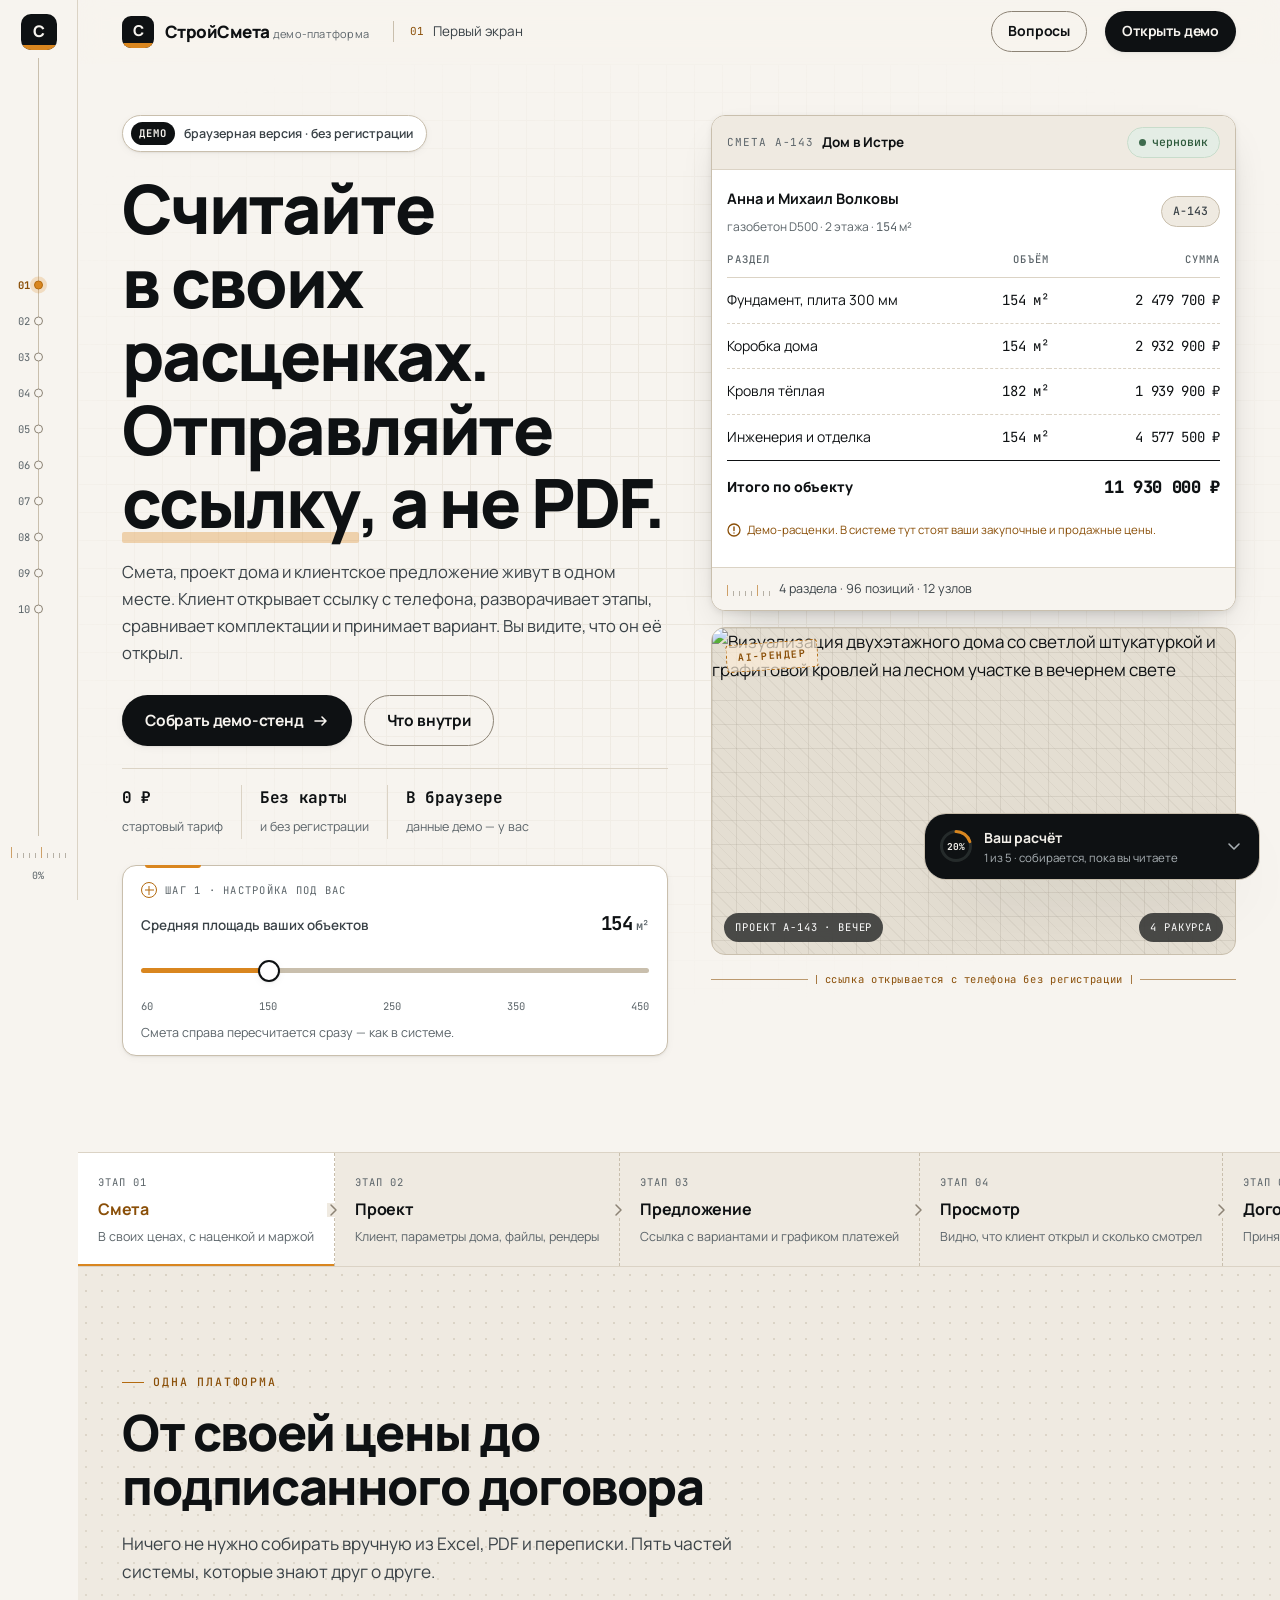
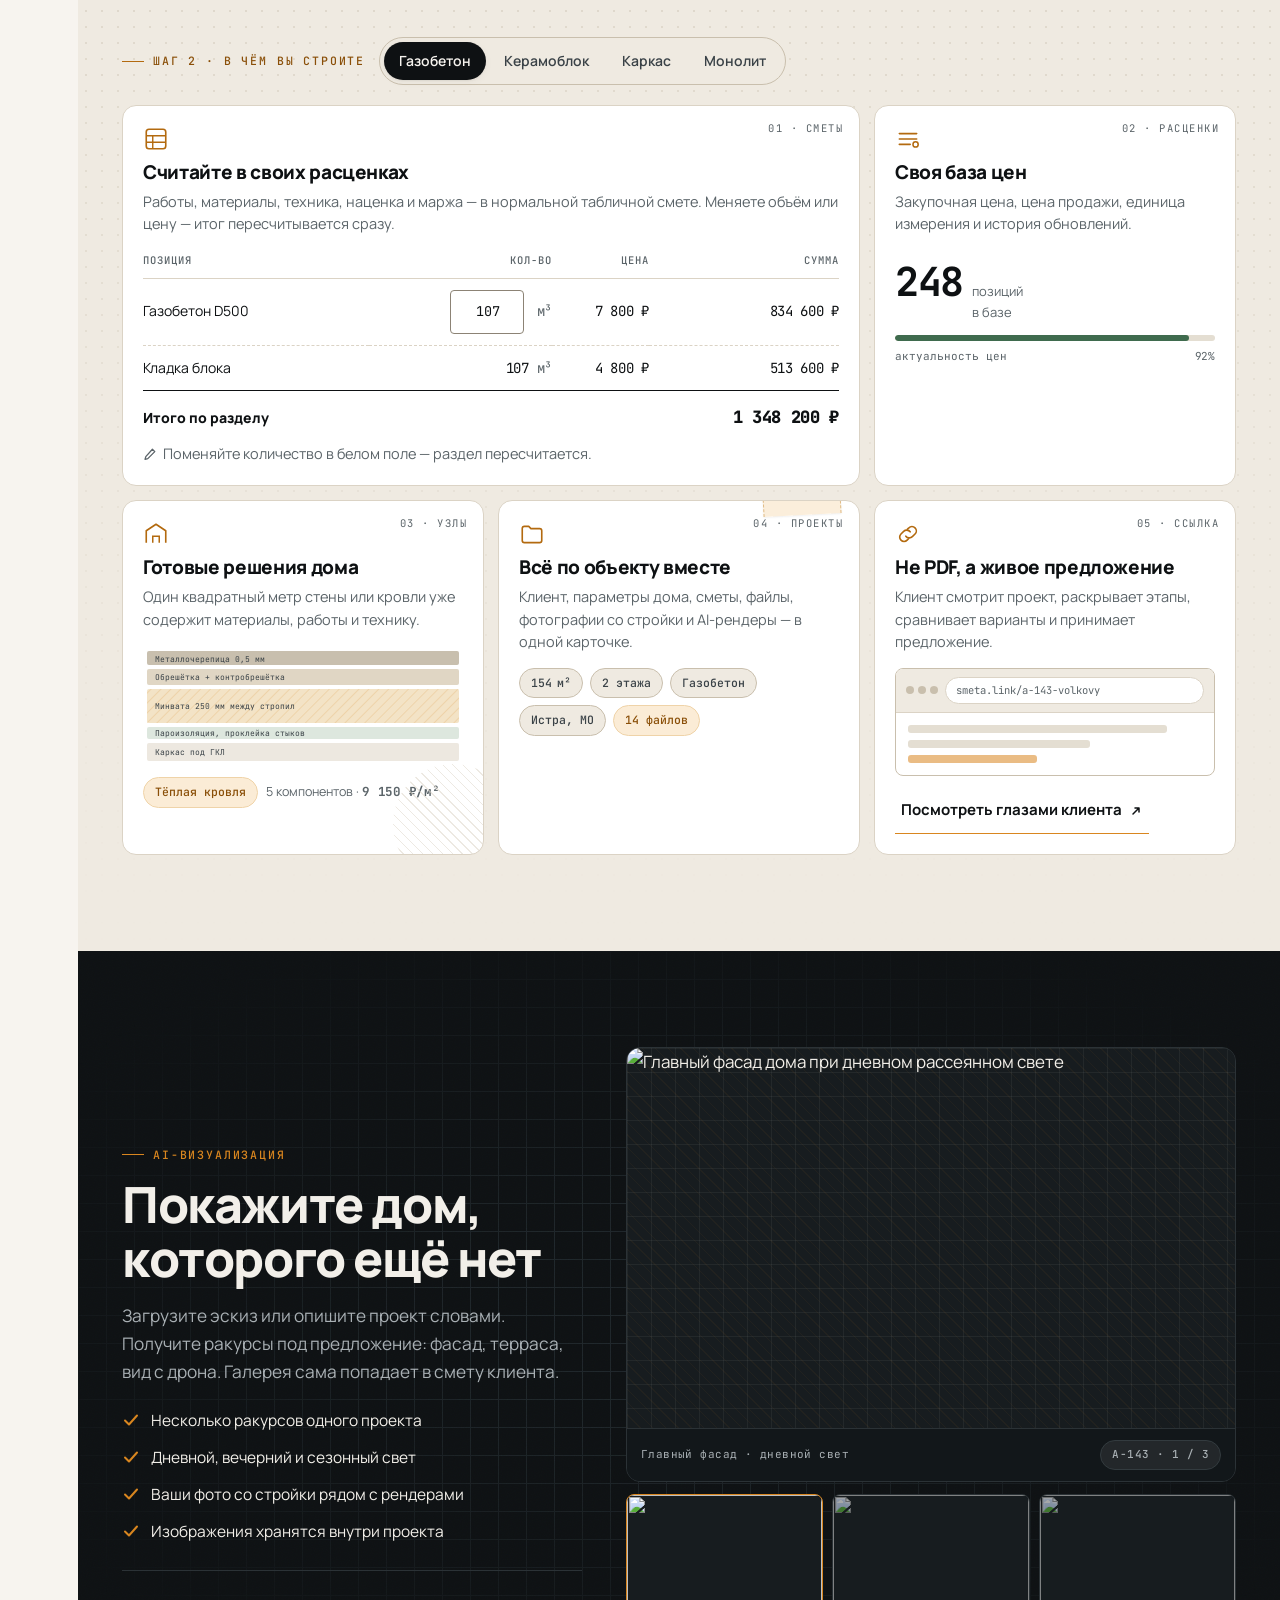
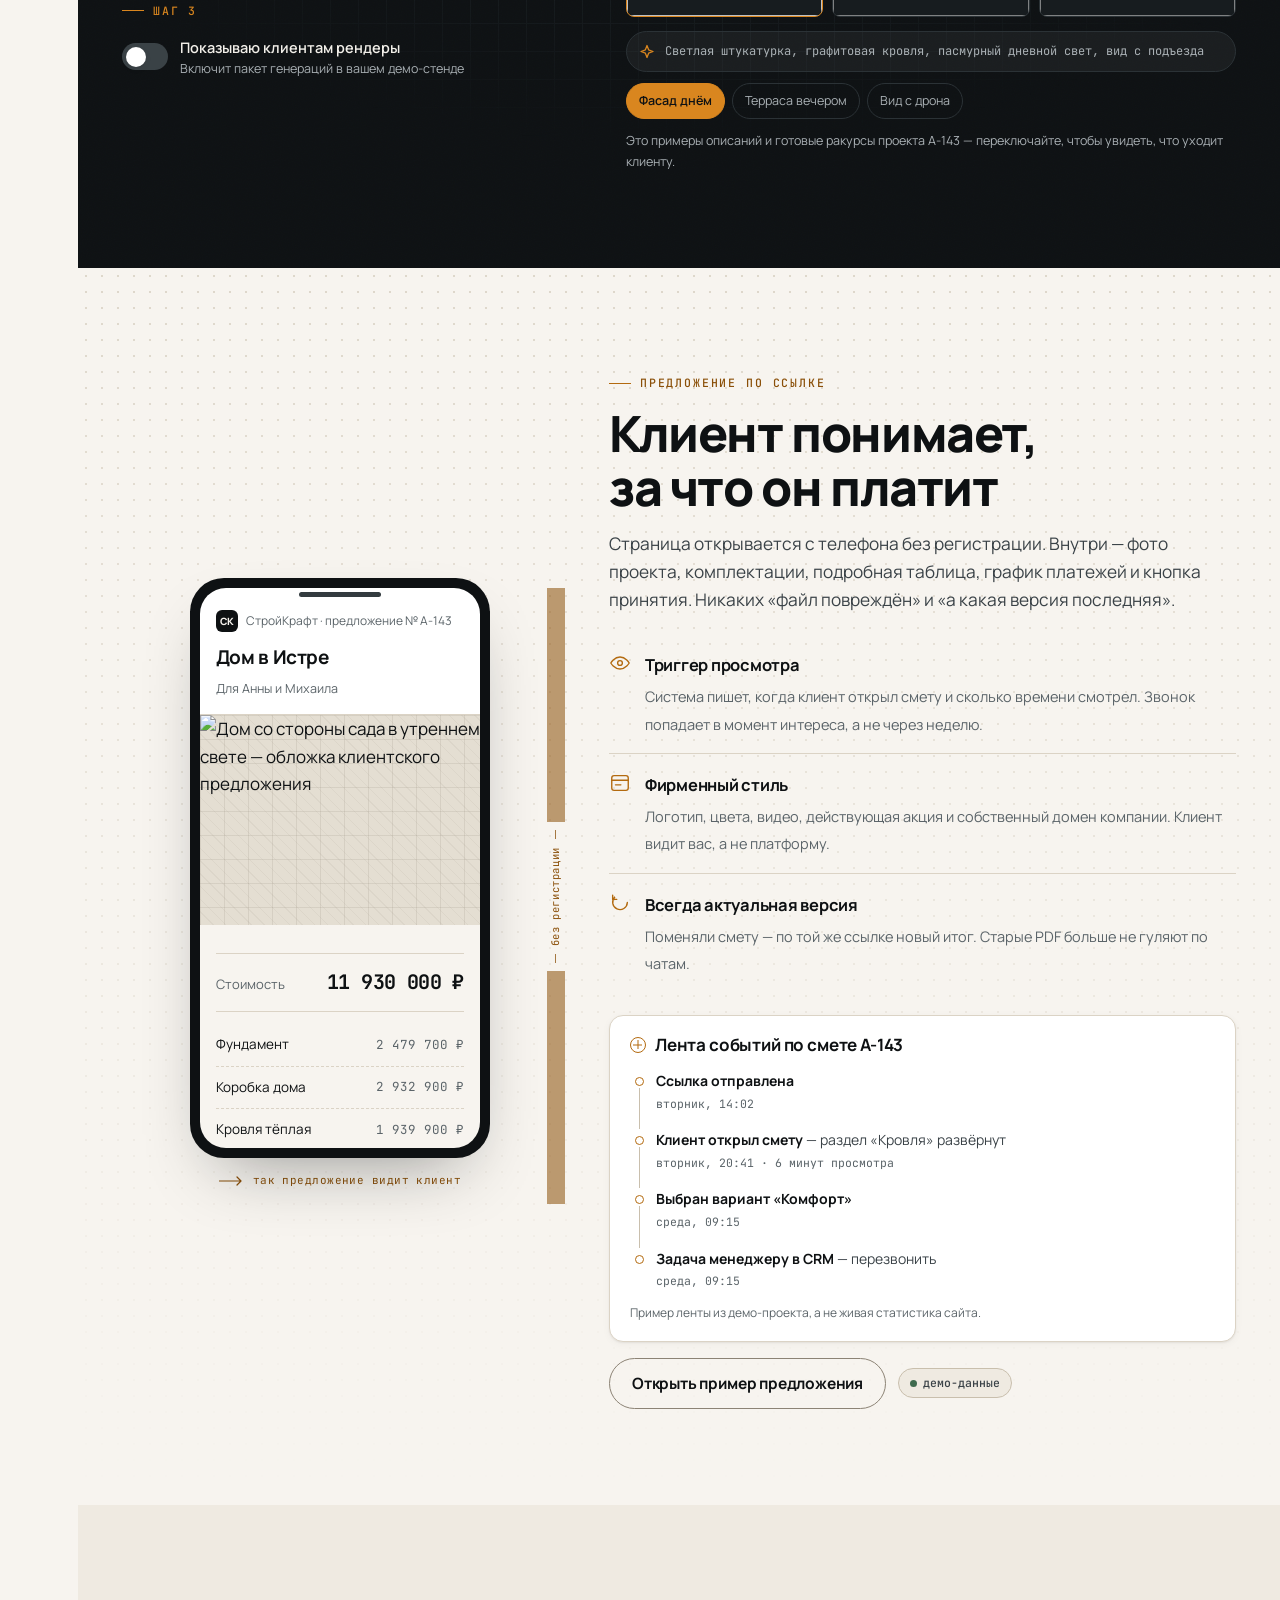
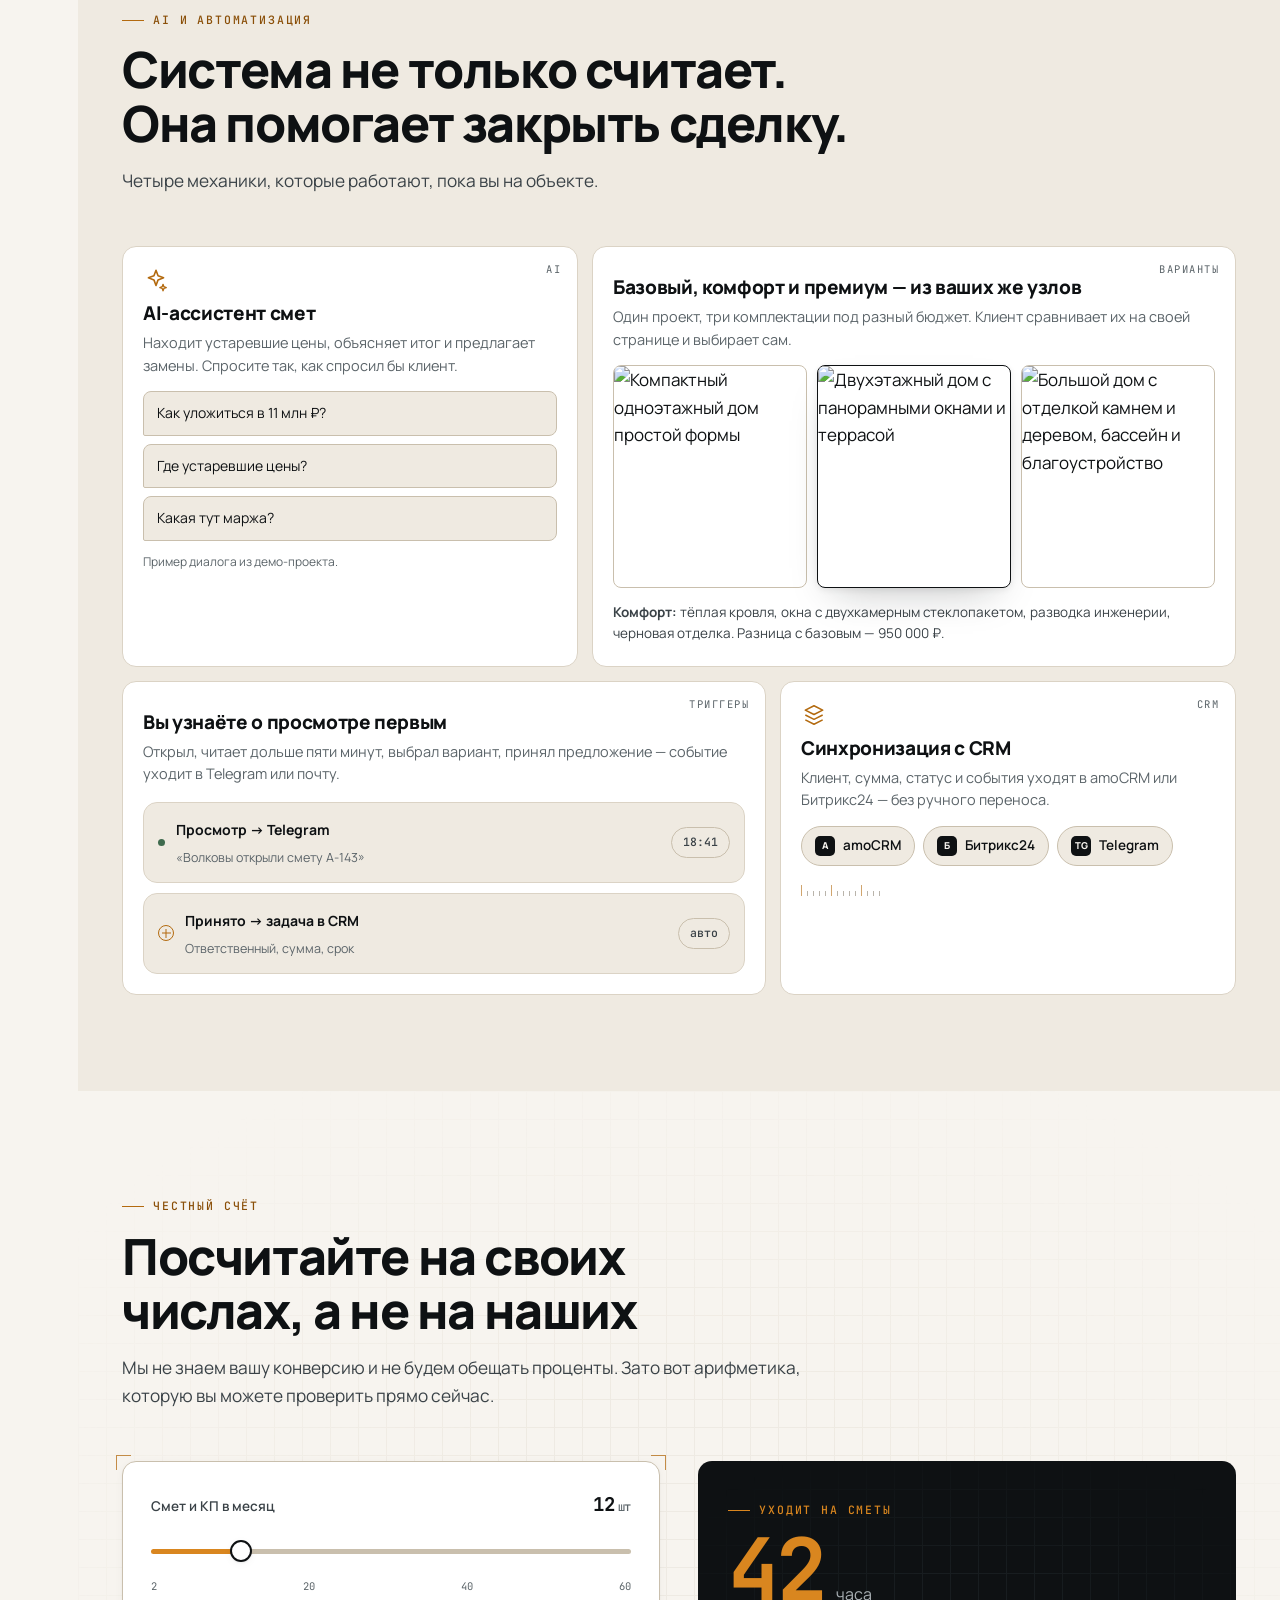
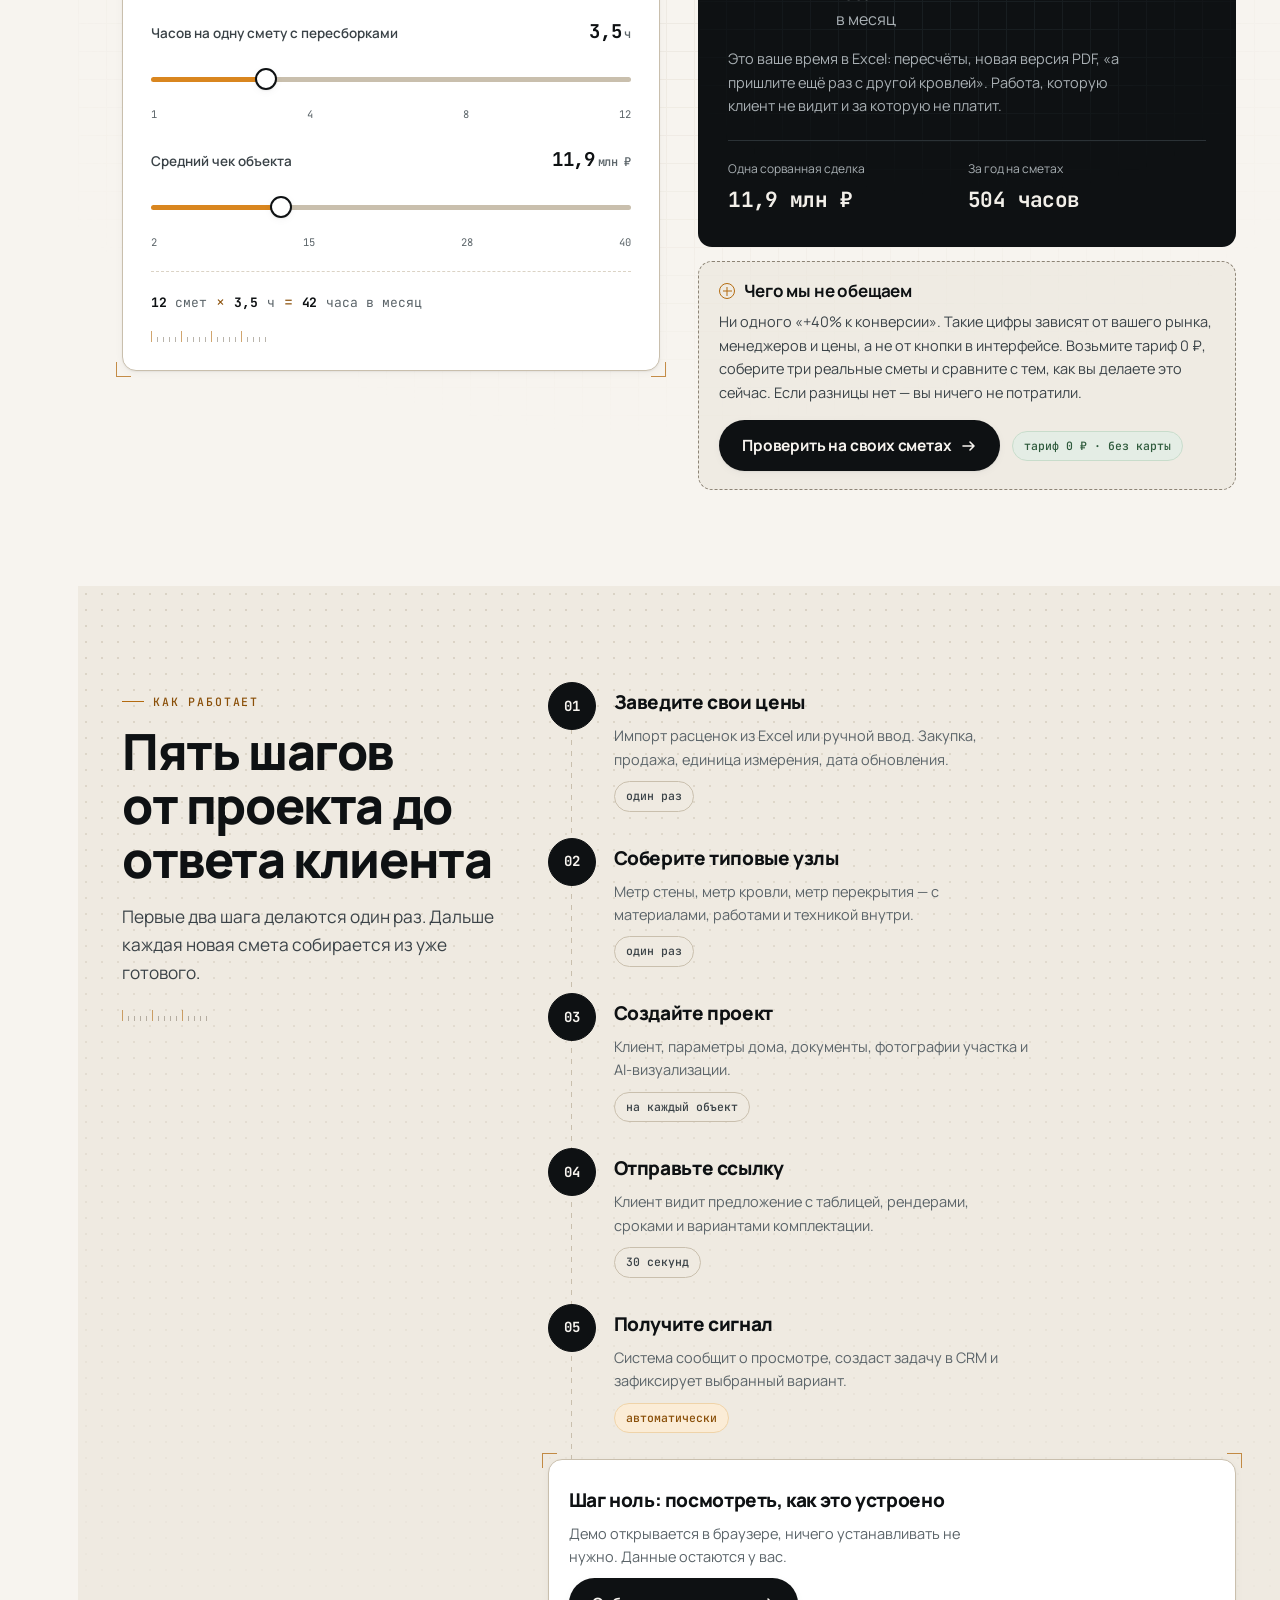
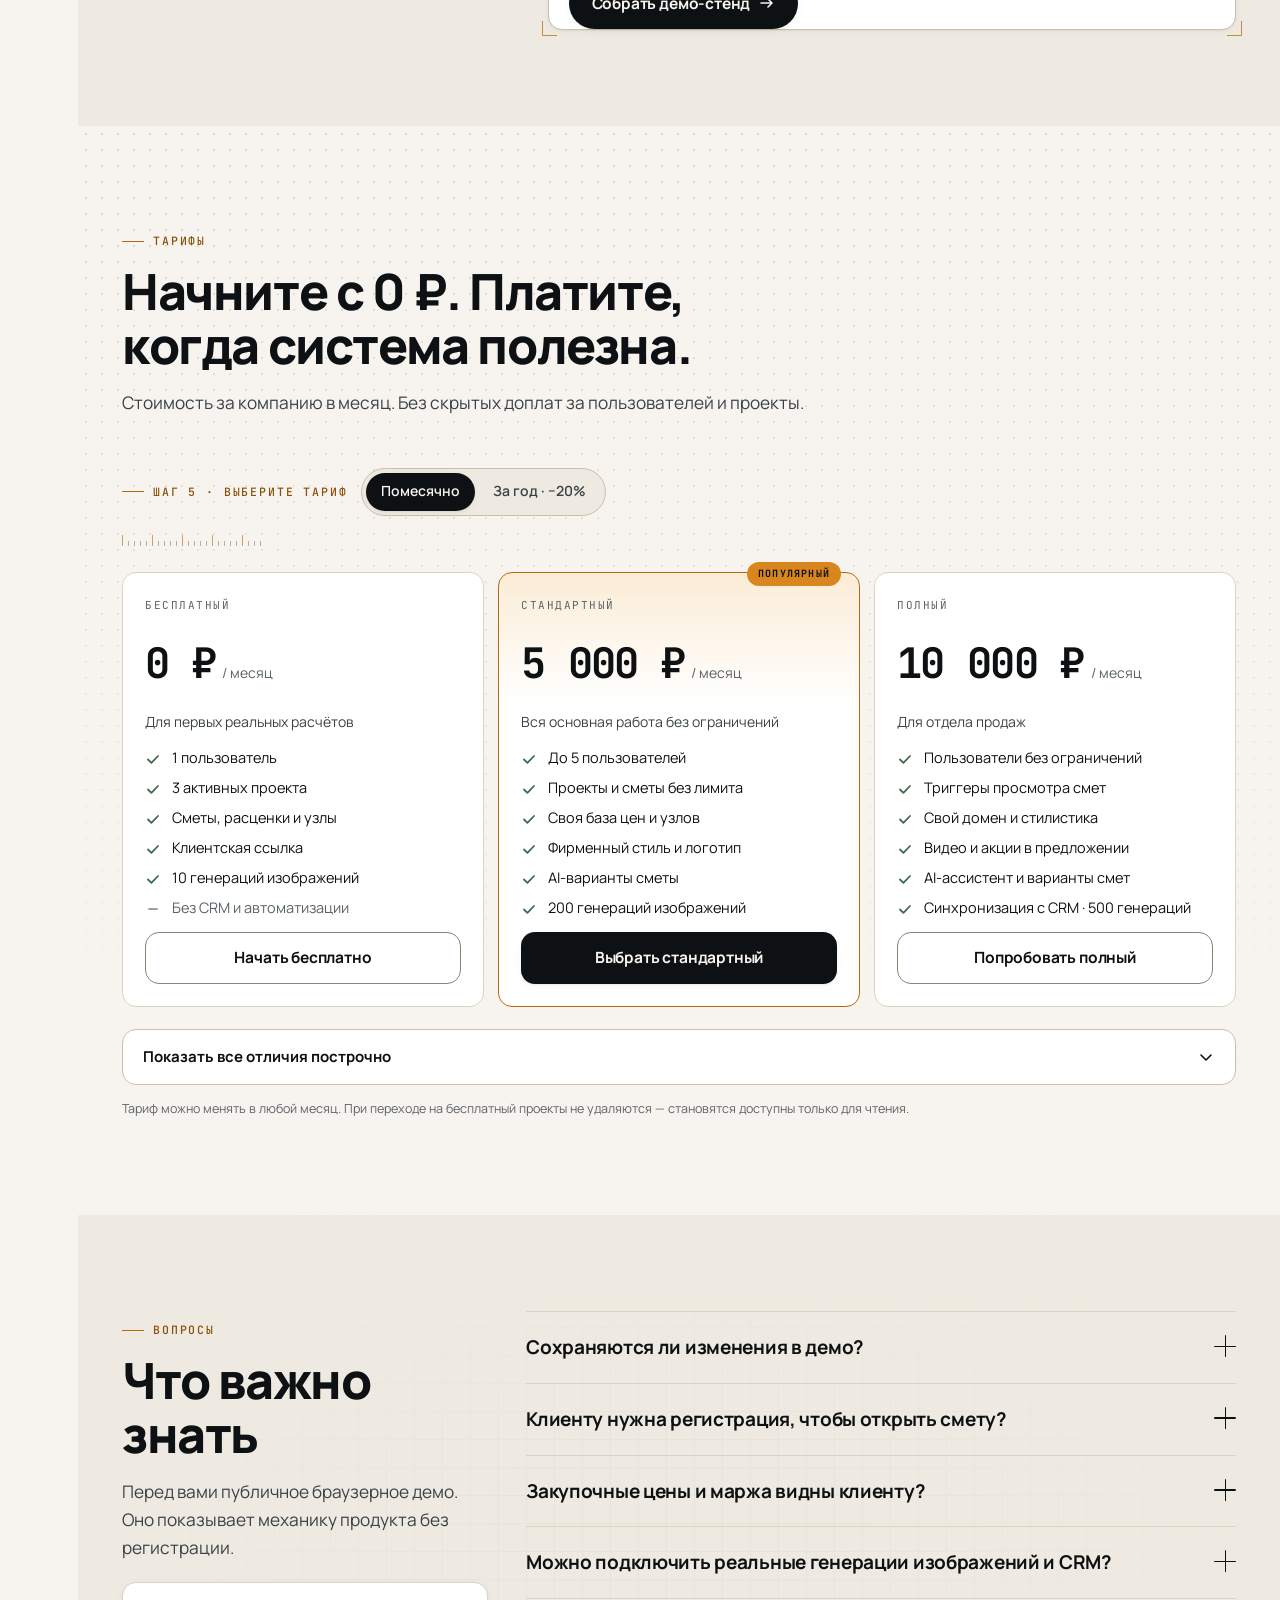
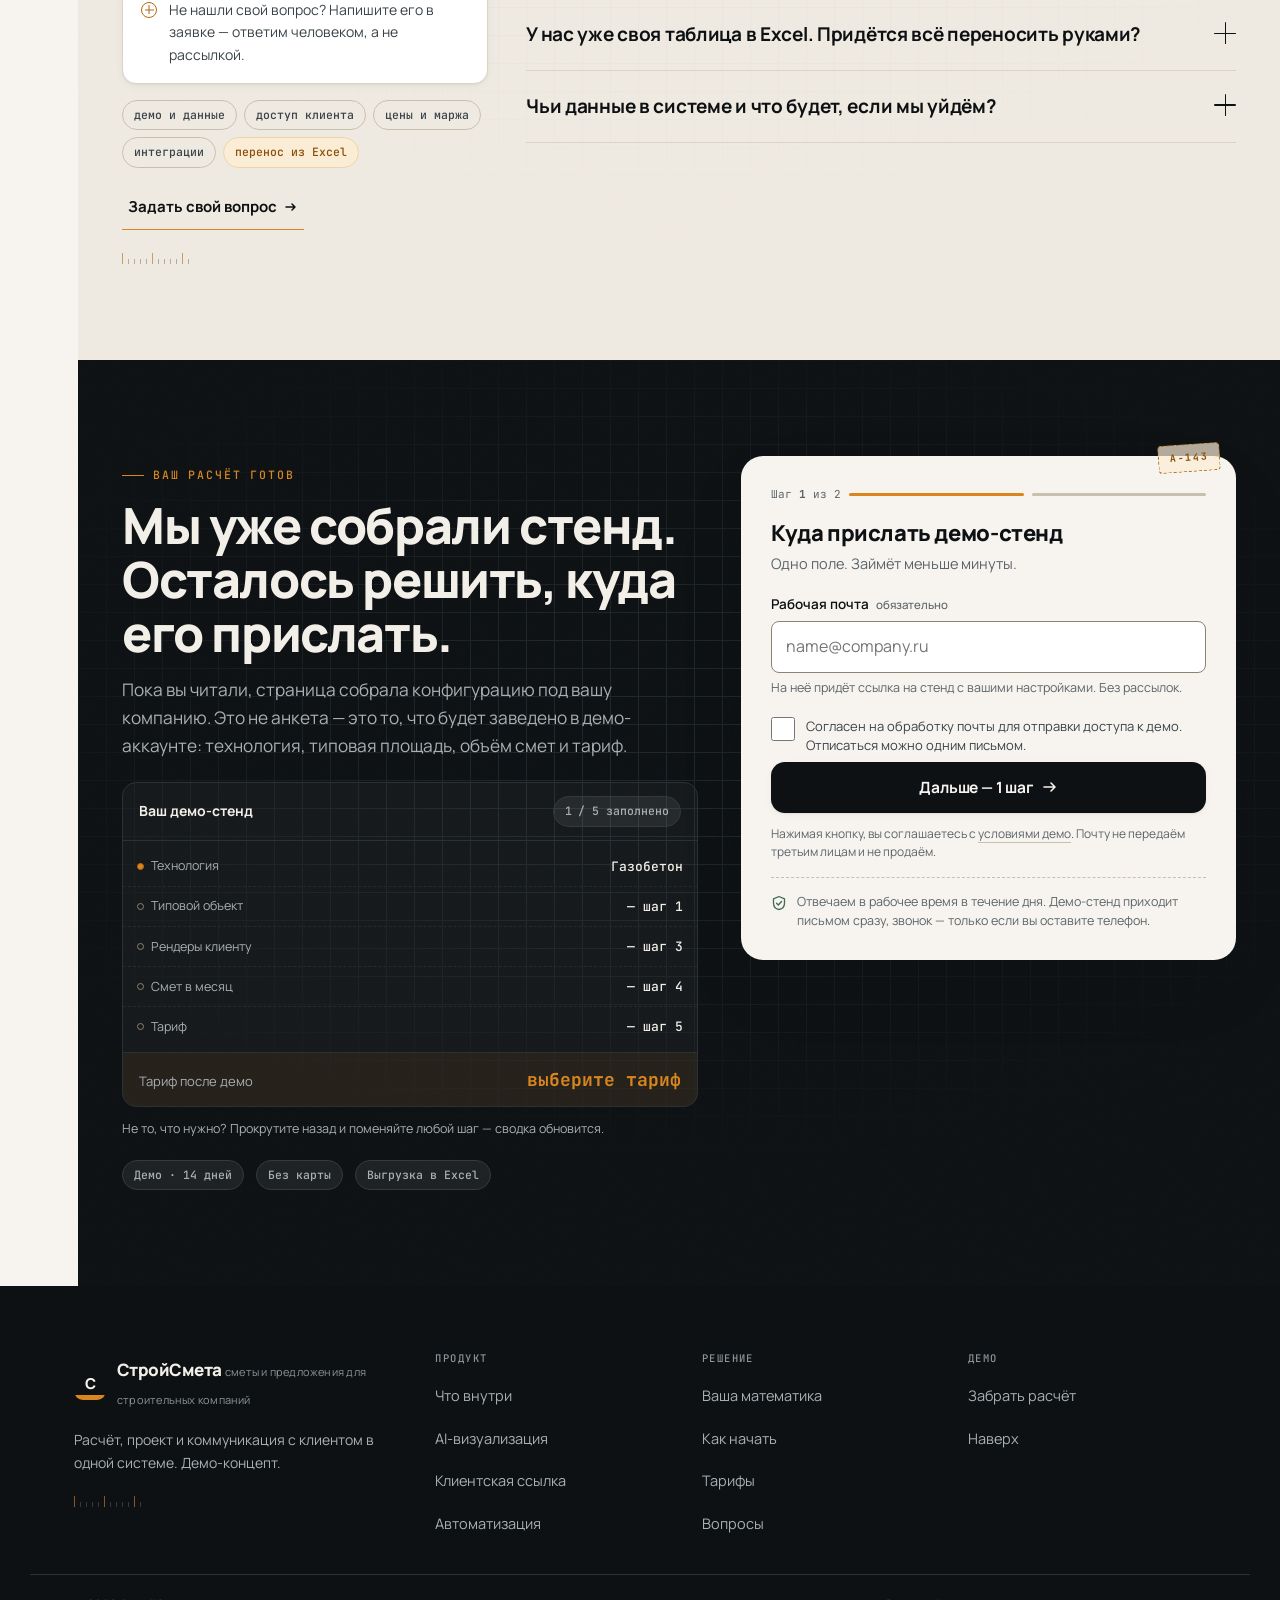
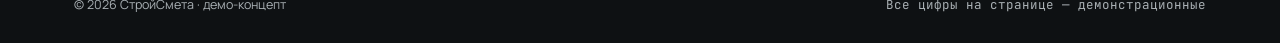
==== commit 22972275: "fix(landing): исправления после прогона страницы в браузере Шесть дефектов, найденных проверкой в Ch" ====
--- a/docs/landing/stroysmeta/index.html
+++ b/docs/landing/stroysmeta/index.html
@@ -60,7 +60,7 @@
 <span id="top"></span>
 
 <!-- ===== 01. Первый экран ===== -->
-<section class="section hero" id="hero" data-nav="Первый экран">
+<section class="section hero" id="hero" data-nav="Первый экран" data-dock-fold>
   <span class="deco-grid" aria-hidden="true"></span>
   <div class="wrap hero__in">
     <div>
@@ -121,8 +121,8 @@
             <thead><tr><th>Раздел</th><th class="r">Объём</th><th class="r">Сумма</th></tr></thead>
             <tbody>
               <tr><td>Фундамент, плита 300 мм</td><td class="r num" data-vol="1">154 м²</td><td class="r num" data-sum="16102">2 479 700 ₽</td></tr>
-              <tr><td>Коробка дома</td><td class="r num" data-vol="1">154 м²</td><td class="r num" data-sum="19045">2 933 000 ₽</td></tr>
-              <tr><td>Кровля тёплая</td><td class="r num" data-vol="1.18">182 м²</td><td class="r num" data-sum="12596">1 939 800 ₽</td></tr>
+              <tr><td>Коробка дома</td><td class="r num" data-vol="1">154 м²</td><td class="r num" data-sum="19045">2 932 900 ₽</td></tr>
+              <tr><td>Кровля тёплая</td><td class="r num" data-vol="1.18">182 м²</td><td class="r num" data-sum="10659">1 939 900 ₽</td></tr>
               <tr><td>Инженерия и отделка</td><td class="r num" data-vol="1">154 м²</td><td class="r num" data-sum="29724">4 577 500 ₽</td></tr>
               <tr class="tbl__total"><td>Итого по объекту</td><td class="r"></td><td class="r num" id="estTotal">11 930 000 ₽</td></tr>
             </tbody>
@@ -306,7 +306,7 @@
 </section>
 
 <!-- ===== 03. AI-визуализация (инверсная) ===== -->
-<section class="section section--ink viz" id="viz" data-nav="AI-визуализация">
+<section class="section section--ink viz" id="viz" data-nav="AI-визуализация" data-dock-fold>
   <span class="deco-grid deco-grid--inv" aria-hidden="true"></span>
   <span class="deco-noise" aria-hidden="true"></span>
   <div class="wrap viz__in">
@@ -387,8 +387,8 @@
               <b class="num" id="phonePrice">11 930 000 ₽</b>
             </div>
             <div class="phone__sec"><span>Фундамент</span><span>2 479 700 ₽</span></div>
-            <div class="phone__sec"><span>Коробка дома</span><span>2 933 000 ₽</span></div>
-            <div class="phone__sec"><span>Кровля тёплая</span><span>1 939 800 ₽</span></div>
+            <div class="phone__sec"><span>Коробка дома</span><span>2 932 900 ₽</span></div>
+            <div class="phone__sec"><span>Кровля тёплая</span><span>1 939 900 ₽</span></div>
             <div class="phone__sec"><span>Инженерия и отделка</span><span>4 577 500 ₽</span></div>
             <div class="phone__price" style="border-bottom:0;margin-bottom:0">
               <span style="font-size:13px;color:var(--tx-3)">Срок</span><b class="num">126 дней</b>
@@ -530,7 +530,7 @@
 </section>
 
 <!-- ===== 06. Ваша математика ===== -->
-<section class="section" id="matematika" data-nav="Ваша математика">
+<section class="section" id="matematika" data-nav="Ваша математика" data-dock-fold>
   <span class="deco-grid" aria-hidden="true" style="opacity:.3"></span>
   <div class="wrap" style="position:relative;z-index:1">
     <div class="section-head">
@@ -673,7 +673,7 @@
 </section>
 
 <!-- ===== 08. Тарифы ===== -->
-<section class="section" id="tarify" data-nav="Тарифы">
+<section class="section" id="tarify" data-nav="Тарифы" data-dock-fold>
   <span class="deco-dots" aria-hidden="true"></span>
   <div class="wrap" style="position:relative;z-index:1">
     <div class="section-head">
@@ -851,7 +851,7 @@
     </div>
 
     <div class="form" id="leadForm">
-      <span class="deco-stamp deco-stamp--inv" aria-hidden="true" style="right:16px;top:-12px;background:var(--paper)">A-143</span>
+      <span class="deco-stamp" aria-hidden="true" style="right:16px;top:-12px">A-143</span>
       <div class="form__body">
         <div class="form__steps" aria-hidden="true">
           <span>Шаг <b id="stepNo">1</b> из 2</span>
@@ -947,7 +947,7 @@
       <div class="brand" style="margin-bottom:12px">
         <span class="brand__mark" aria-hidden="true">С</span>
         <span><span class="brand__name" style="color:var(--tx-inv)">СтройСмета</span>
-        <span class="brand__sub" style="color:#6E777B">сметы и предложения для строительных компаний</span></span>
+        <span class="brand__sub" style="color:#8B9498">сметы и предложения для строительных компаний</span></span>
       </div>
       <p style="font-size:14px;max-width:34ch;margin:0">Расчёт, проект и коммуникация с клиентом в одной системе. Демо-концепт.</p>
       <div class="deco-ruler deco-ruler--inv" aria-hidden="true" style="margin-top:18px"><i></i><i></i><i></i><i></i><i></i><i></i><i></i><i></i><i></i><i></i><i></i><i></i></div>
@@ -976,8 +976,8 @@
 </footer>
 
 <!-- ===== Док «Ваш расчёт» ===== -->
-<aside class="dock" id="dock" aria-label="Ваш расчёт">
-  <button class="dock__top" type="button" id="dockToggle" aria-expanded="true" aria-controls="dockBody">
+<aside class="dock is-collapsed" id="dock" aria-label="Ваш расчёт">
+  <button class="dock__top" type="button" id="dockToggle" aria-expanded="false" aria-controls="dockBody">
     <span class="dock__ring" aria-hidden="true">
       <svg width="34" height="34" viewBox="0 0 34 34"><circle class="bg" cx="17" cy="17" r="14.5"/><circle class="fg" id="ringFg" cx="17" cy="17" r="14.5" stroke-dasharray="91.1" stroke-dashoffset="72.9"/></svg>
       <b id="ringTxt">20%</b>
@@ -1016,8 +1016,8 @@
       <table class="tbl">
         <tbody>
           <tr><td>Фундамент, плита 300 мм</td><td class="r num">2 479 700 ₽</td></tr>
-          <tr><td>Коробка дома</td><td class="r num">2 933 000 ₽</td></tr>
-          <tr><td>Кровля тёплая</td><td class="r num">1 939 800 ₽</td></tr>
+          <tr><td>Коробка дома</td><td class="r num">2 932 900 ₽</td></tr>
+          <tr><td>Кровля тёплая</td><td class="r num">1 939 900 ₽</td></tr>
           <tr><td>Инженерия и отделка</td><td class="r num">4 577 500 ₽</td></tr>
           <tr class="tbl__total"><td>Итого · срок 126 дней</td><td class="r num">11 930 000 ₽</td></tr>
         </tbody>
--- a/docs/landing/stroysmeta/assets/css/style.css
+++ b/docs/landing/stroysmeta/assets/css/style.css
@@ -162,7 +162,7 @@
   .rail__idx{
     position:absolute;left:0;top:50%;transform:translateY(-50%);width:30px;text-align:right;
     font-family:'JetBrains Mono',monospace;font-size:10.5px;letter-spacing:.02em;
-    color:var(--tx-3);opacity:.75;transition:color var(--t-hover),opacity var(--t-hover);
+    color:var(--tx-3);opacity:1;transition:color var(--t-hover),opacity var(--t-hover);
   }
   .rail__label{
     position:absolute;left:56px;top:50%;transform:translateY(-50%) translateX(-6px);
@@ -177,7 +177,7 @@
   .rail__item:hover .rail__dot{border-color:var(--amber-2);transform:translate(0,-50%) scale(1.25)}
   .rail__item[aria-current="true"] .rail__dot{background:var(--amber);border-color:var(--amber-2);
     box-shadow:0 0 0 4px color-mix(in srgb,var(--amber) 22%,transparent)}
-  .rail__item[aria-current="true"] .rail__idx{color:var(--amber-ink);opacity:1;font-weight:700}
+  .rail__item[aria-current="true"] .rail__idx{color:var(--amber-ink);font-weight:700}
   .rail__foot{display:flex;flex-direction:column;align-items:center;gap:10px}
   .rail__pct{font-family:'JetBrains Mono',monospace;font-size:10px;color:var(--tx-3);letter-spacing:.04em}
 }
@@ -250,7 +250,7 @@
 .dock__row:last-child{border-bottom:0}
 .dock__row dt{font-size:12.5px;color:var(--tx-3);display:flex;align-items:center;gap:7px}
 .dock__row dd{margin:0;font-family:'JetBrains Mono',monospace;font-size:13px;font-weight:500;text-align:right}
-.dock__row--empty dd{color:var(--tx-3);opacity:.7;font-style:normal}
+.dock__row--empty dd{color:var(--tx-3);font-style:normal}
 .dock__row--empty dt::before{background:var(--line-2)!important;border-color:var(--line-strong)!important}
 .dock__tick{width:7px;height:7px;border-radius:50%;background:var(--amber);flex-shrink:0;
   border:1px solid var(--amber-2);transition:background var(--t-ui)}
@@ -382,7 +382,9 @@
 input[type=range]::-moz-range-thumb{width:20px;height:20px;border-radius:50%;background:var(--card);
   border:2px solid var(--ink);box-shadow:var(--shadow-1)}
 input[type=range]:hover::-webkit-slider-thumb{transform:scale(1.12)}
-input[type=range]:focus-visible{outline:none}
+/* кольцо на самом контроле, а не только на бегунке: у псевдоэлемента ползунка
+   фокус видно не во всех движках */
+input[type=range]:focus-visible{outline:2px solid var(--amber-2);outline-offset:2px;border-radius:var(--r-sm)}
 input[type=range]:focus-visible::-webkit-slider-thumb{box-shadow:0 0 0 4px color-mix(in srgb,var(--amber) 34%,transparent)}
 .slider__scale{display:flex;justify-content:space-between;font-family:'JetBrains Mono',monospace;
   font-size:10.5px;color:var(--tx-3);margin-top:-4px}
@@ -570,7 +572,7 @@
   padding:20px;overflow:hidden;transition:border-color var(--t-hover),box-shadow var(--t-hover),transform var(--t-hover)}
 .tile:hover{border-color:var(--line-2);box-shadow:var(--shadow-2)}
 .tile__no{position:absolute;right:16px;top:14px;font-family:'JetBrains Mono',monospace;font-size:10.5px;
-  letter-spacing:.14em;color:var(--tx-3);opacity:.7}
+  letter-spacing:.14em;color:var(--tx-3)}
 .tile h3{font-size:19px;margin:9px 0 7px}
 .tile p{font-size:14.5px;color:var(--tx-3);margin:0;line-height:1.55}
 .tile__ico{width:26px;height:26px;color:var(--amber-2)}
@@ -740,7 +742,7 @@
 .formula{display:flex;flex-wrap:wrap;align-items:center;gap:9px;margin-top:20px;padding-top:18px;
   border-top:1px dashed var(--line);font-family:'JetBrains Mono',monospace;font-size:13px;color:var(--tx-3)}
 .formula b{color:var(--tx);font-weight:700}
-.formula i{color:var(--amber-2);font-style:normal;font-size:15px}
+.formula i{color:var(--amber-ink);font-style:normal;font-size:15px}
 .result{position:relative;background:var(--ink);color:var(--tx-inv);border-radius:var(--r-md);
   padding:clamp(22px,2.6vw,30px);overflow:hidden}
 .result__big{display:flex;align-items:baseline;gap:12px;margin:6px 0 4px}
@@ -818,7 +820,7 @@
 .matrix tbody tr:hover{background:var(--paper-2)}
 .matrix tbody tr:last-child td{border-bottom:0}
 .matrix .yes{color:var(--moss);font-weight:700}
-.matrix .no{color:var(--tx-3);opacity:.6}
+.matrix .no{color:var(--tx-3)}
 
 /* ---------- 20. FAQ ---------- */
 .faq__in{display:grid;gap:clamp(24px,3vw,50px);grid-template-columns:1fr}
@@ -858,6 +860,12 @@
 
 .form{background:var(--paper);color:var(--tx);border-radius:var(--r-lg);padding:clamp(22px,2.6vw,30px);
   box-shadow:var(--shadow-3);position:relative}
+/* форма лежит на инверсной секции, но сама светлая — возвращаем тёмный текст */
+.section--ink .form h3,.section--ink .form h4,.section--ink .form p,.section--ink .form label{color:var(--tx)}
+.section--ink .form .form__sub,.section--ink .form .field__hint,
+.section--ink .form .form__legal,.section--ink .form .form__trust{color:var(--tx-3)}
+.section--ink .form .checkbox{color:var(--tx-2)}
+.section--ink .form .field__err{color:var(--rust)}
 .form__steps{display:flex;align-items:center;gap:8px;margin-bottom:16px}
 .form__steps i{height:3px;border-radius:2px;background:var(--line-2);flex:1;transition:background var(--t-ui)}
 .form__steps i.on{background:var(--amber)}
@@ -909,7 +917,7 @@
 .foot__in{display:grid;gap:28px;grid-template-columns:1fr}
 @media (min-width:760px){.foot__in{grid-template-columns:1.4fr 1fr 1fr 1fr}}
 .foot h5{margin:0 0 12px;font-family:'JetBrains Mono',monospace;font-size:10.5px;letter-spacing:.14em;
-  text-transform:uppercase;color:#6E777B;font-weight:500}
+  text-transform:uppercase;color:#8B9498;font-weight:500}
 .foot ul{list-style:none;margin:0;padding:0;display:grid;gap:9px}
 .foot a{font-size:14.5px;transition:color var(--t-hover)}
 .foot a:hover{color:var(--tx-inv)}
@@ -948,7 +956,8 @@
 @media print{.rail,.topbar,.dock,.chipnav{display:none}main{margin:0;padding:0}}
 
 /* ---------- 25. Адаптив шапки ---------- */
-@media (min-width:860px){.topbar__total{display:inline-flex}}
+@media (min-width:860px){.topbar__total:not([hidden]){display:inline-flex}}
+.topbar__total[hidden]{display:none}
 @media (min-width:1180px){.topbar__crumb{display:flex}}
 @media (max-width:639px){
   .topbar__in{gap:10px}
@@ -984,3 +993,27 @@
     linear-gradient(90deg,rgba(255,255,255,.05) 1px,transparent 1px),
     repeating-linear-gradient(45deg,rgba(217,134,31,.05) 0 1px,transparent 1px 9px);
 }
+
+/* ---------- 27. Доступность: тач-цели и видимый фокус ----------
+   WCAG 2.2 §2.5.8 требует 24×24; на главных элементах держим 44×44. */
+input[type=range]{height:44px}
+input[type=range]::-webkit-slider-thumb{margin-top:-8.5px}
+.est__qty{min-height:44px}
+.linkish{min-height:44px;align-items:center}
+.switch input{height:44px}
+.checkbox input{width:24px;height:24px}
+.checkbox{grid-template-columns:24px 1fr}
+.dock__reset{min-height:44px;padding:10px}
+.foot li a{display:inline-block;padding:5px 0}
+@media (max-width:560px){
+  .seg button{min-height:44px}
+  .preset{min-height:44px}
+}
+/* фокус там, где его не было */
+.chipnav a:focus-visible,
+.dock__top:focus-visible,
+.dock__reset:focus-visible{outline:2px solid var(--amber-2);outline-offset:2px}
+.dock__top:focus-visible{outline-color:var(--amber);outline-offset:-3px}
+.rail__item:focus-visible{outline:2px solid var(--amber-2);outline-offset:-2px;border-radius:var(--r-sm)}
+.brand{padding:6px 0}
+@media (max-width:719px){.btn--sm{min-height:44px}.chipnav a{padding:11px 14px}}
